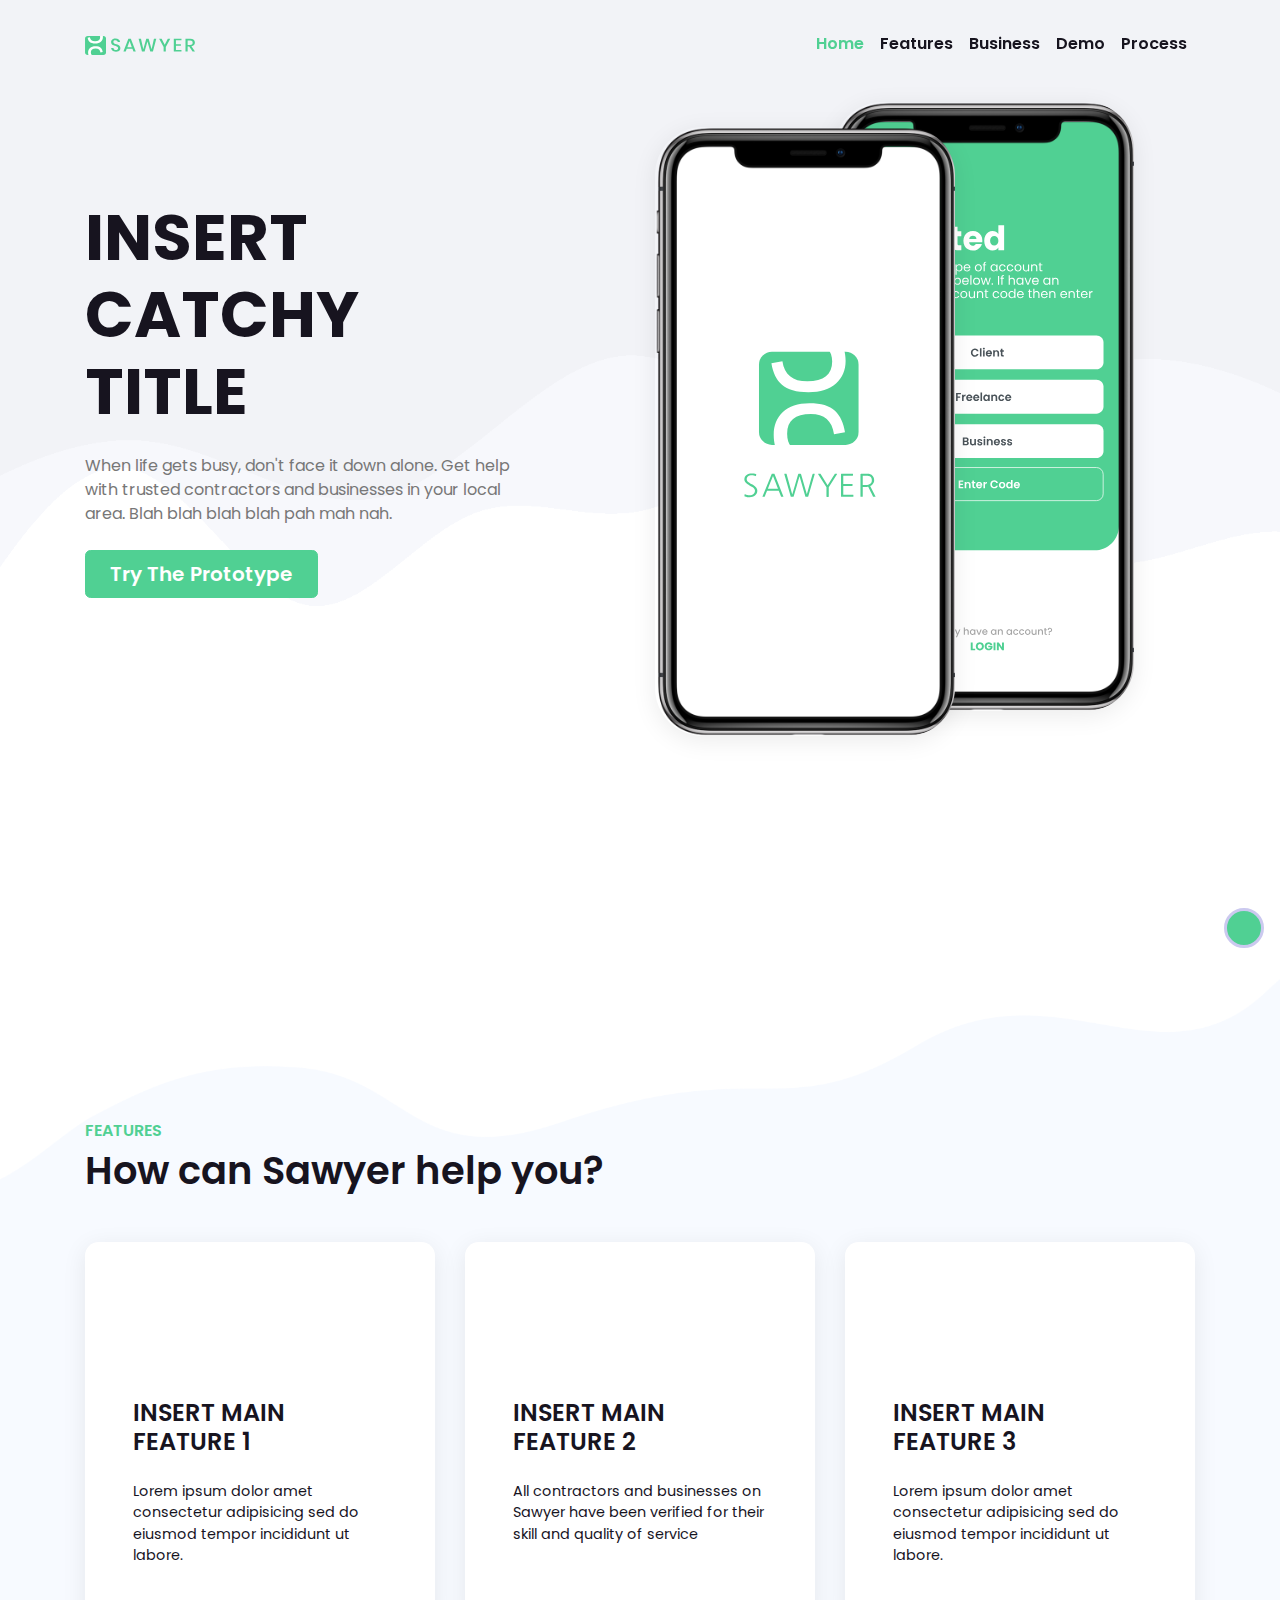
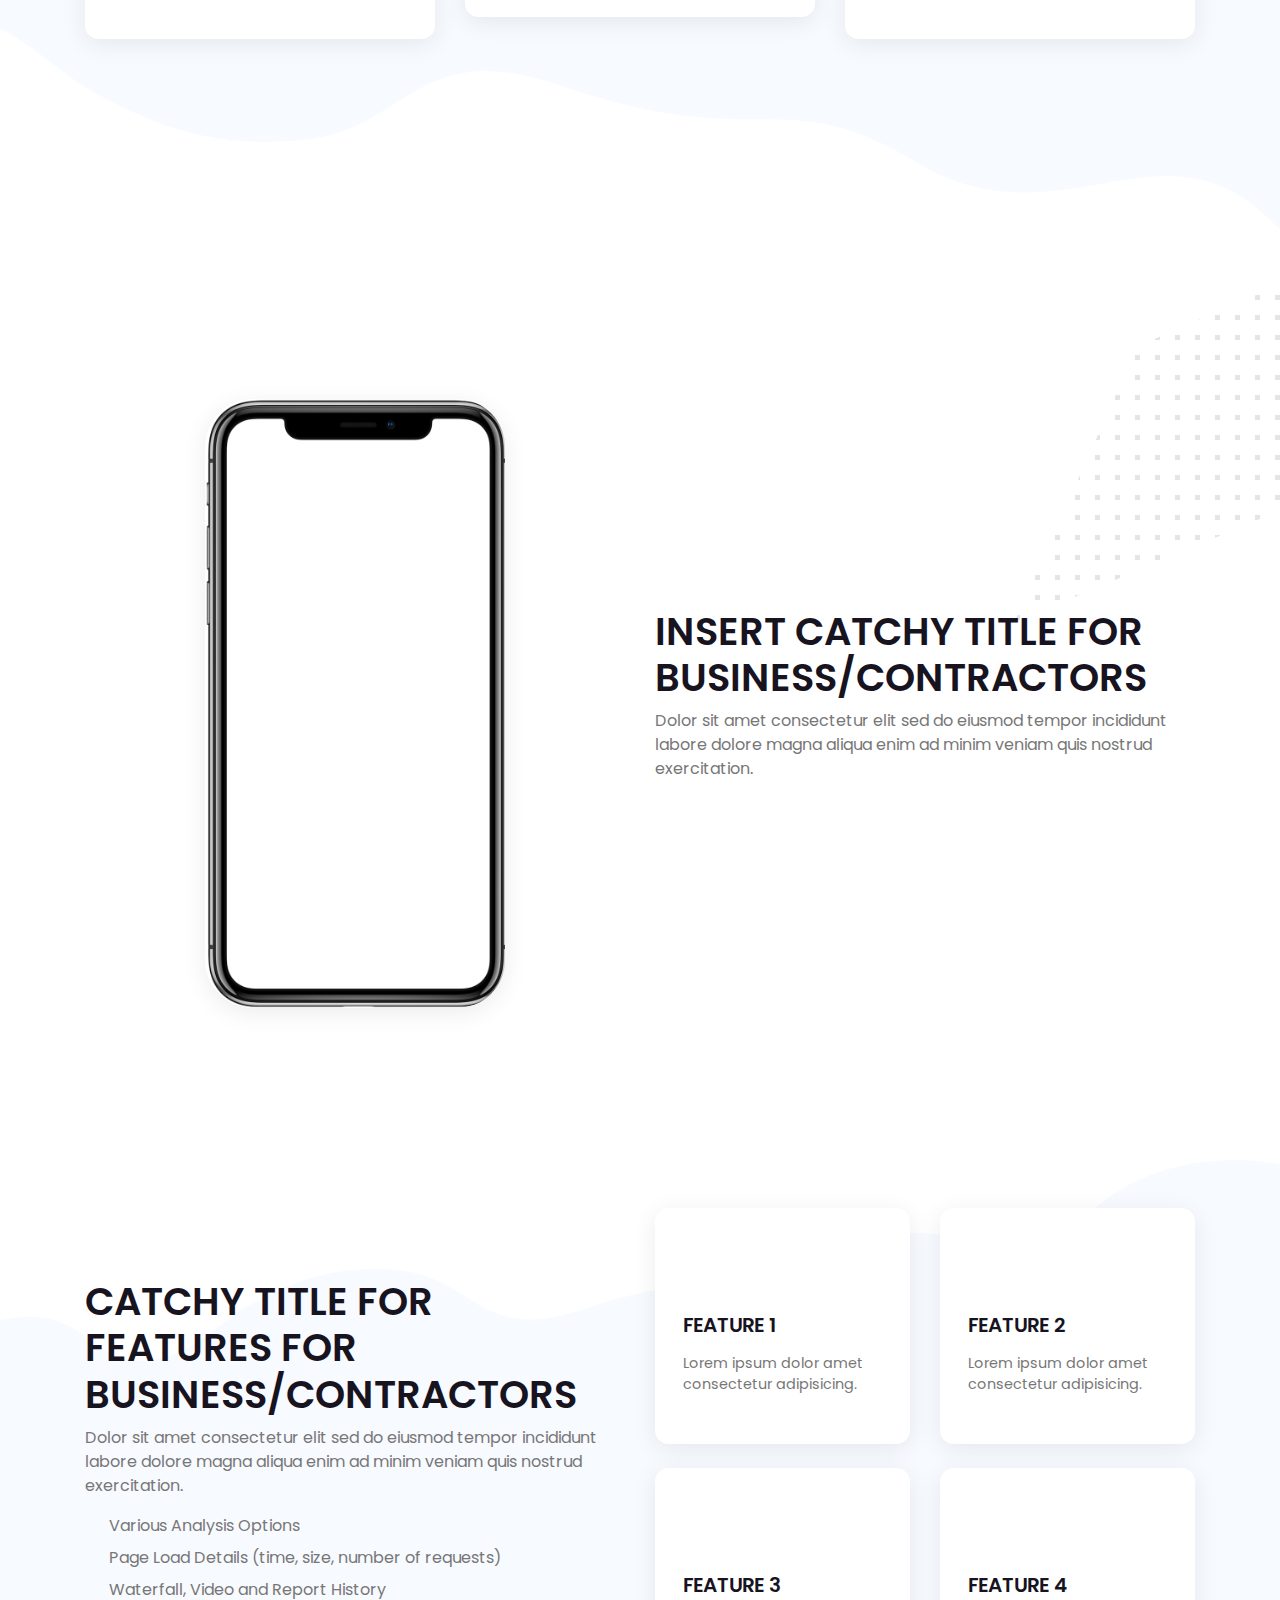
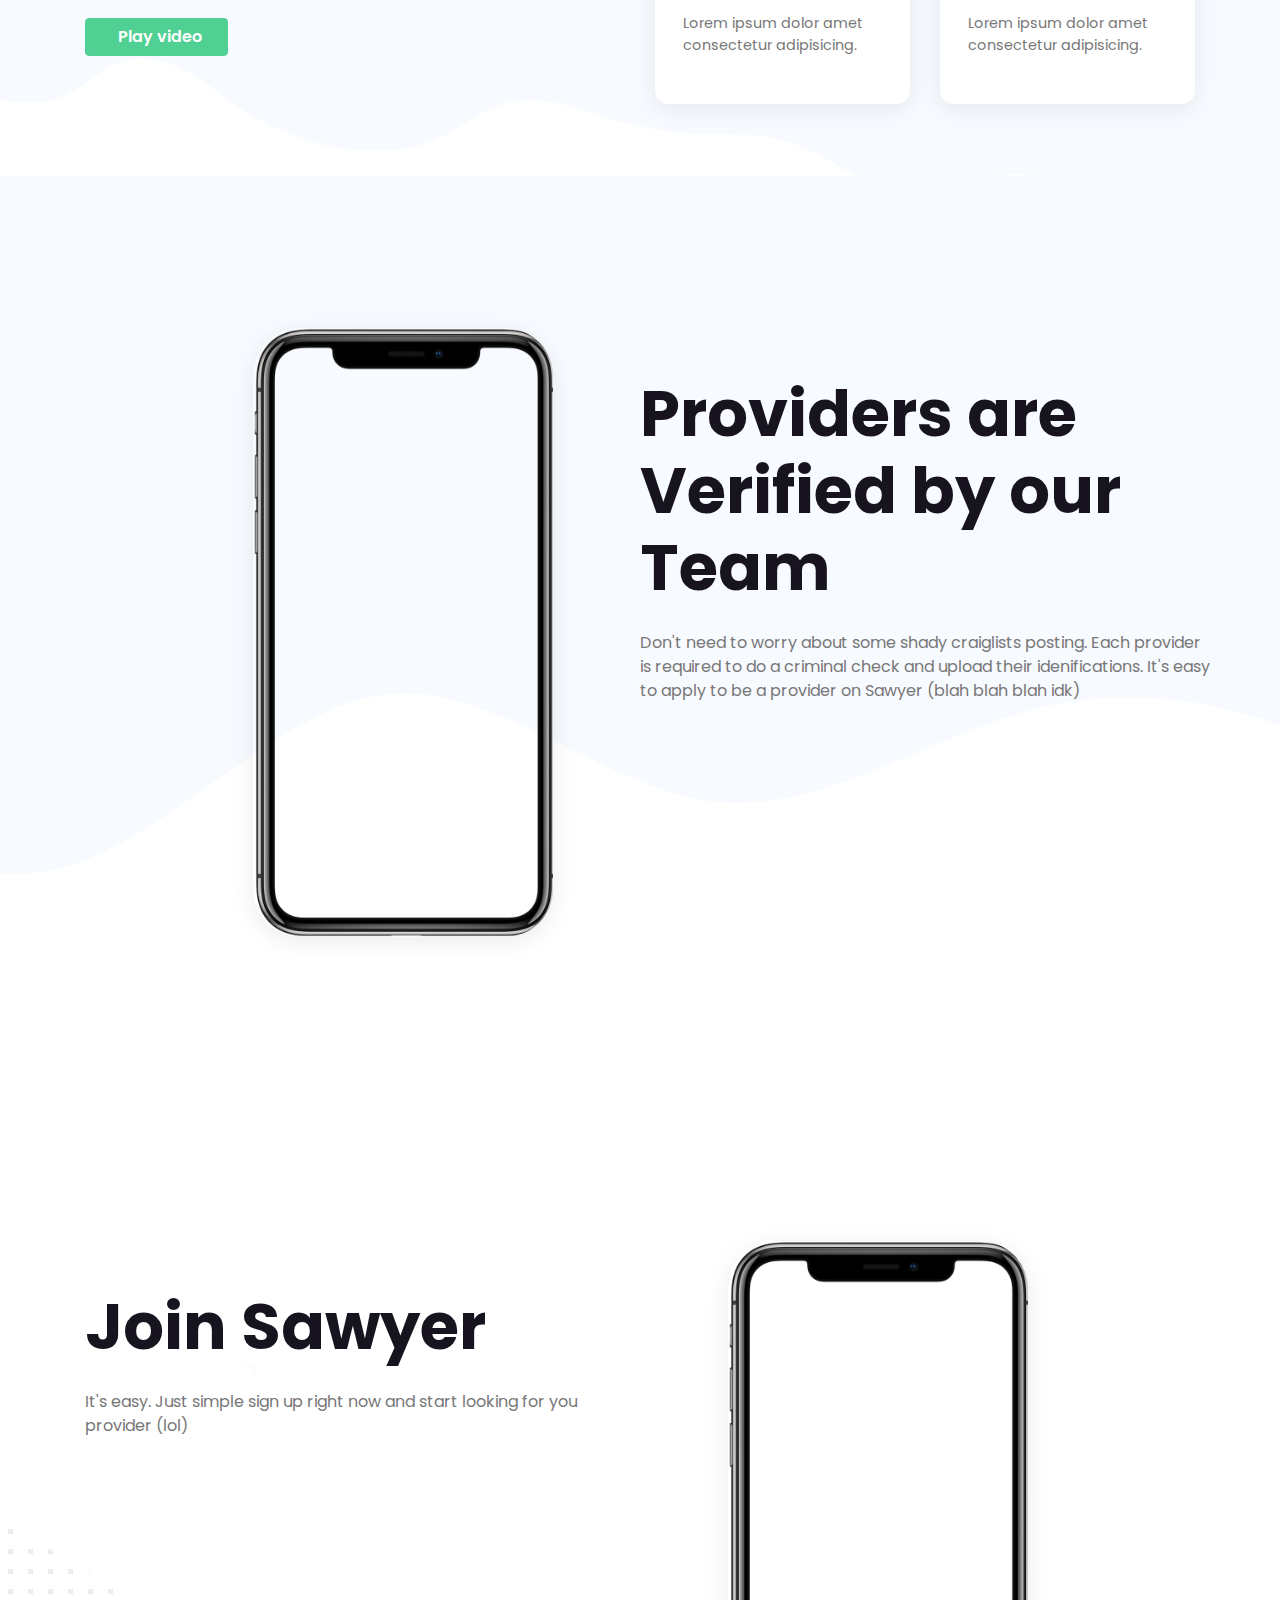
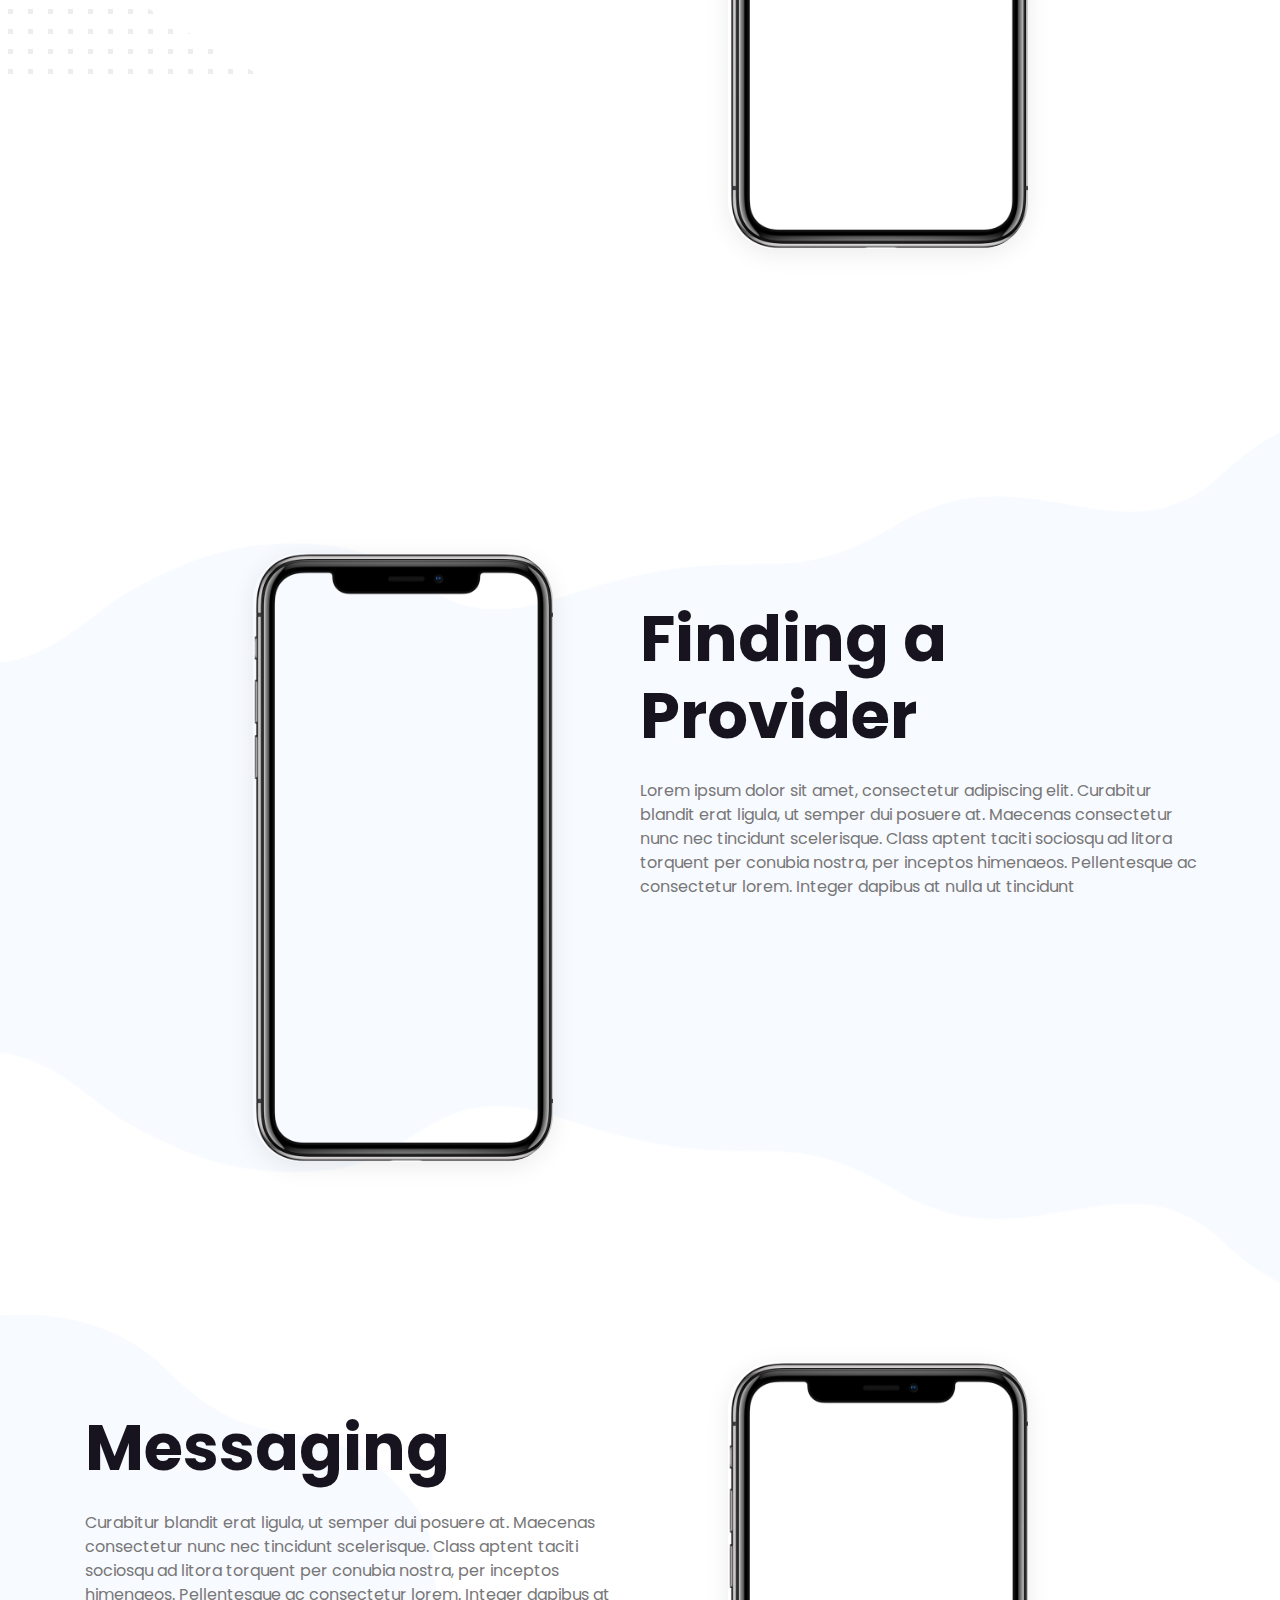
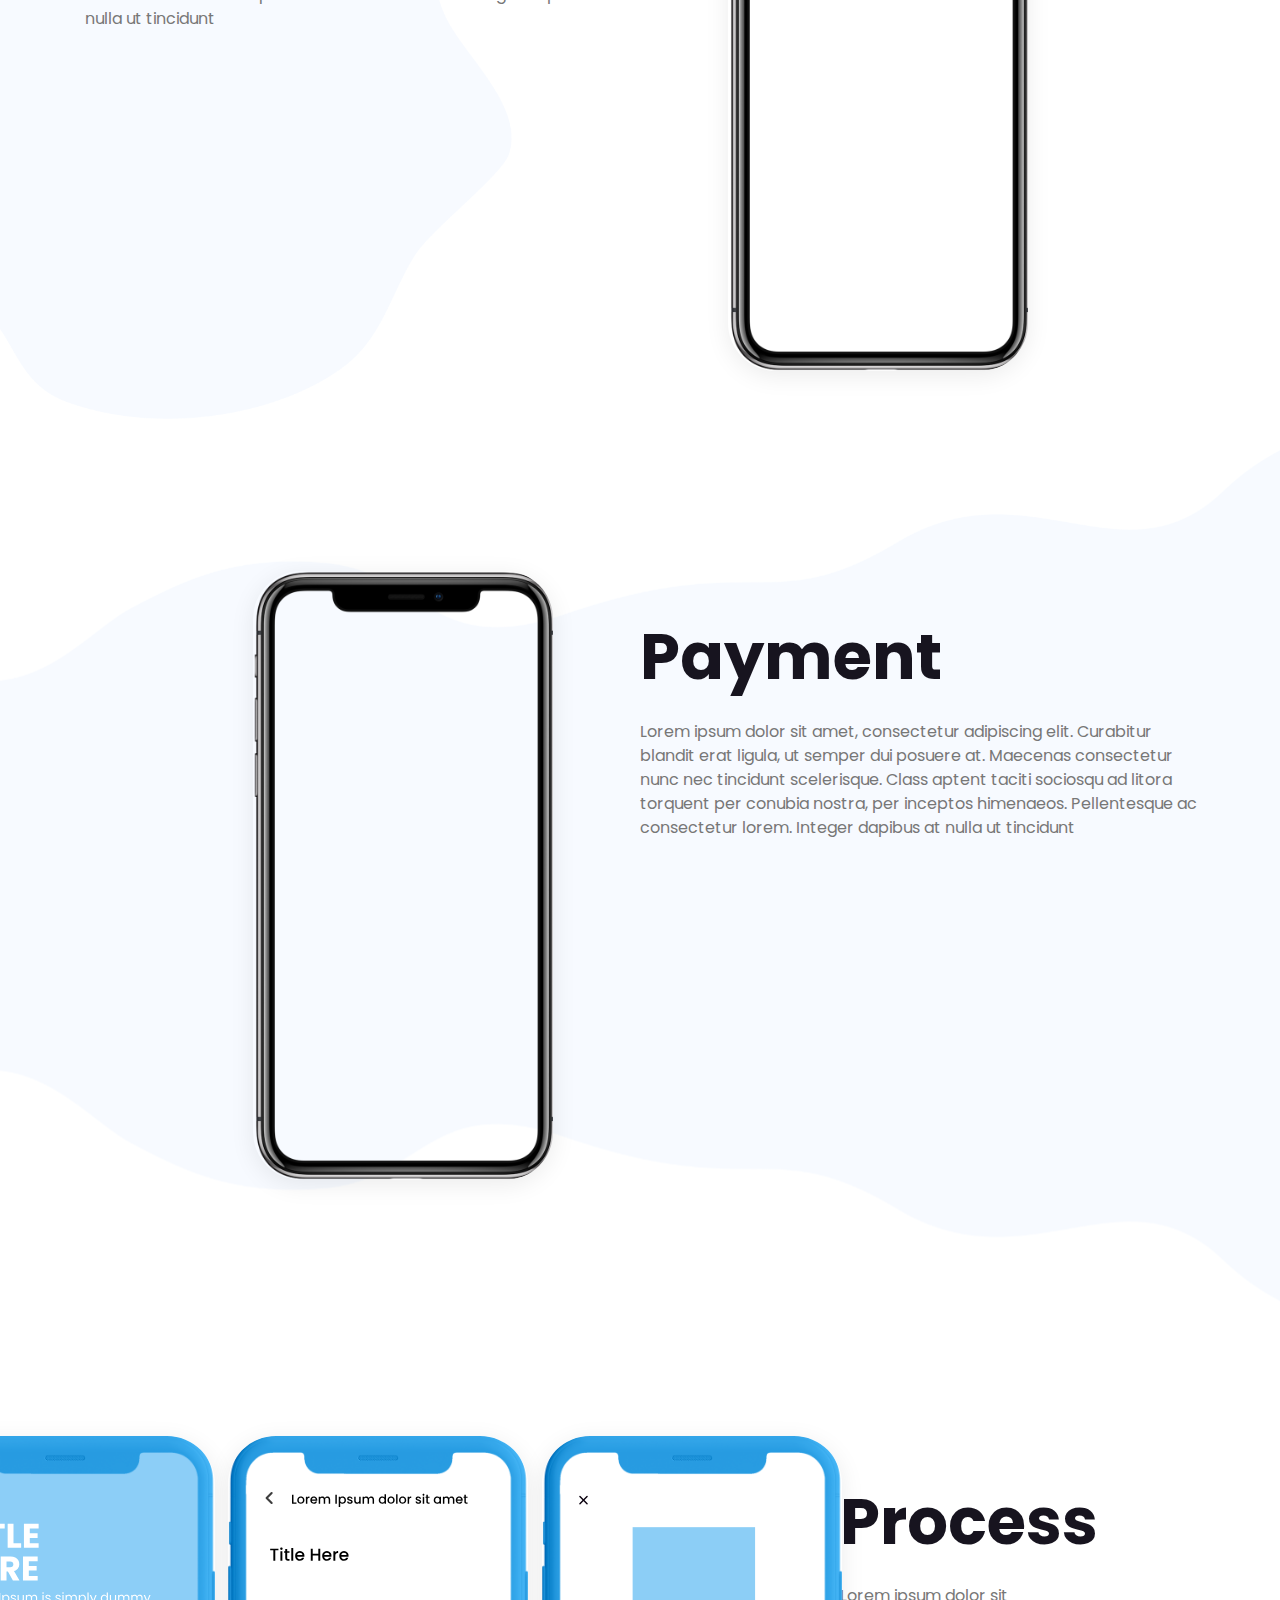
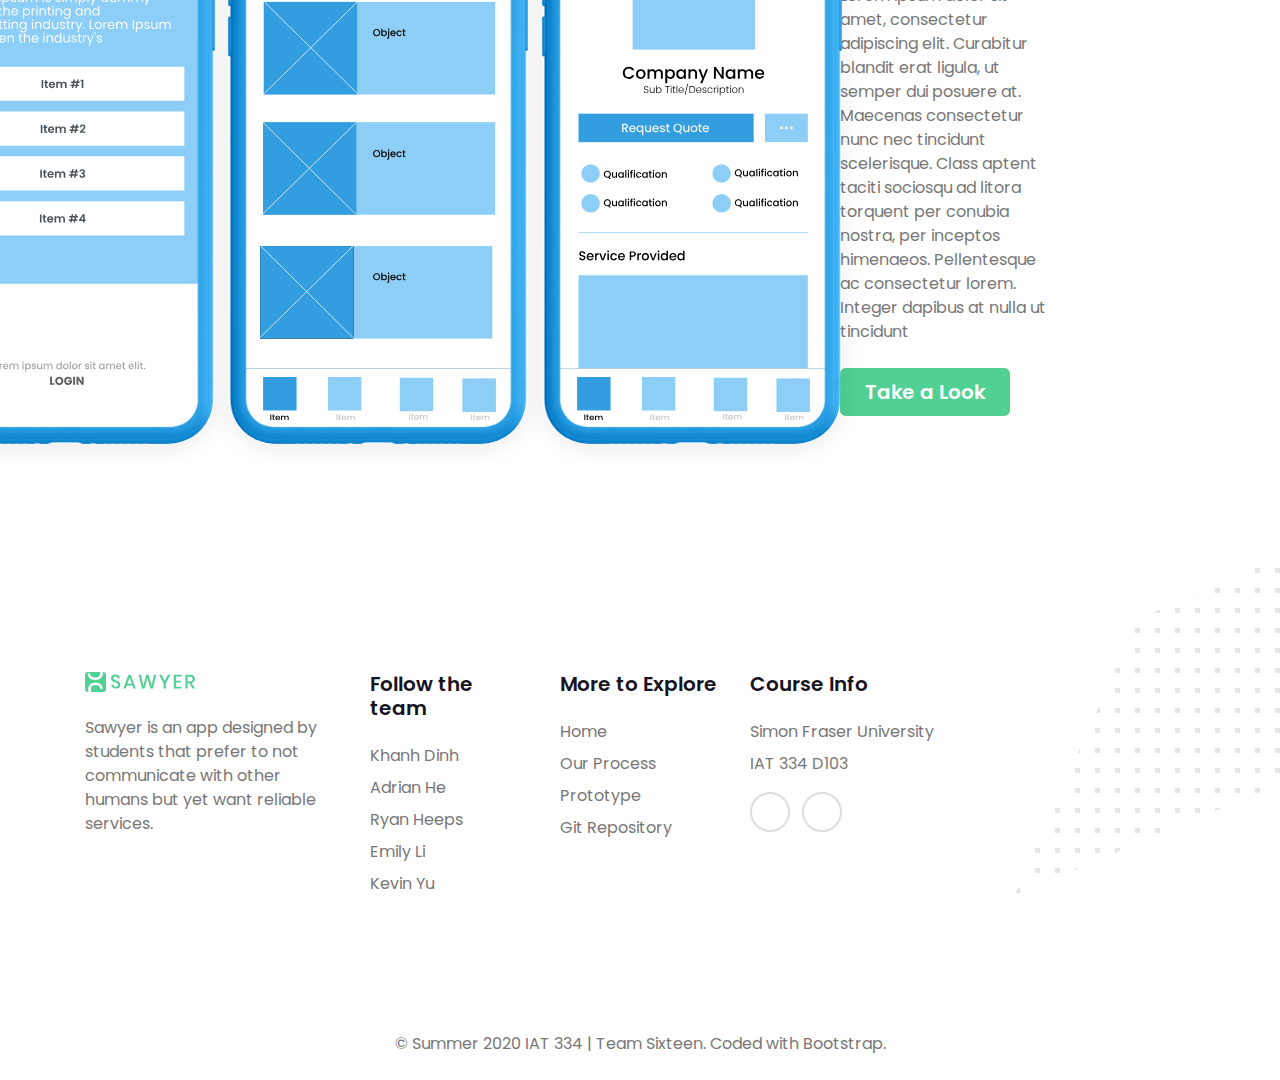
==== index.html @ eb93c85d "minor fixes" ====
<!DOCTYPE html>
<html>

<head>
  <meta charset="utf-8">
  <meta http-equiv="X-UA-Compatible" content="IE=edge">
  <title>Sawyer | IAT 334</title>
  <meta name="description" content="">
  <meta name="viewport" content="width=device-width, initial-scale=1">
  <meta name="robots" content="all,follow">
  <!-- Bootstrap CSS-->
  <link rel="stylesheet" href="vendor/bootstrap/css/bootstrap.min.css">
  <!-- Owl Carousel-->
  <link rel="stylesheet" href="vendor/owl.carousel2/assets/owl.carousel.css">
  <link rel="stylesheet" href="vendor/owl.carousel2/assets/owl.theme.default.css">
  <!-- Modal Video-->
  <link rel="stylesheet" href="vendor/modal-video/css/modal-video.min.css">
  <!-- Device Mockup-->
  <link rel="stylesheet" href="css/device-mockups.css">
  <!-- Custom stylesheet-->
  <link rel="stylesheet" href="css/style.default.css" id="theme-stylesheet">
  <!-- Secondary stylesheet-->
  <link rel="stylesheet" href="css/custom.css">
  <!-- GOOGLE FONT POPPINS -->
  <link href="https://fonts.googleapis.com/css2?family=Poppins:ital,wght@0,200;0,300;0,400;0,500;0,600;1,200;1,300;1,400;1,500;1,600&display=swap" rel="stylesheet">
  <!-- Favicon-->
  <link rel="shortcut icon" href="img/logo-icon.svg">
  <!-- Tweaks for older IEs-->
  <!--[if lt IE 9]>
        <script src="https://oss.maxcdn.com/html5shiv/3.7.3/html5shiv.min.js"></script>
        <script src="https://oss.maxcdn.com/respond/1.4.2/respond.min.js"></script><![endif]-->
</head>

<body>
  <!-- <svg viewBox="0 0 1400 520" preserveAspectRatio="none" style="top: 500px;height: 100%; width: 100%; position: absolute; display: block; float:left;">
      <path d="M0,64L60,74.7C120,85,240,107,360,128C480,149,600,171,720,154.7C840,139,960,85,1080,101.3C1200,117,1320,203,1380,245.3L1440,288L1440,0L1380,0C1320,0,1200,0,1080,0C960,0,840,0,720,0C600,0,480,0,360,0C240,0,120,0,60,0L0,0Z" style="stroke: none; fill: #fff222;"></path>
    </svg>
    <svg viewBox="0 0 1400 320" preserveAspectRatio="none" style="height: 100%; width: 100%; position: absolute; display: block; float:left;">
      <path d="M0,160L60,181.3C120,203,240,245,360,224C480,203,600,117,720,90.7C840,64,960,96,1080,101.3C1200,107,1320,85,1380,74.7L1440,64L1440,0L1380,0C1320,0,1200,0,1080,0C960,0,840,0,720,0C600,0,480,0,360,0C240,0,120,0,60,0L0,0Z" style="stroke: none; fill: #f2f3f7;"></path>
    </svg> -->


  <!-- navbar-->
  <header class="header">

    <nav class="navbar navbar-expand-lg fixed-top">

      <div class="container"><a class="navbar-brand" href="#"><img src="img/logo.svg" alt="" width="110"></a>
        <button class="navbar-toggler navbar-toggler-right" type="button" data-toggle="collapse" data-target="#navbarSupportedContent" aria-controls="navbarSupportedContent" aria-expanded="false" aria-label="Toggle navigation"><i
            class="fas fa-bars"></i></button>
        <div class="collapse navbar-collapse" id="navbarSupportedContent">
          <ul class="navbar-nav ml-auto">
            <li class="nav-item"><a class="nav-link link-scroll active" href="#home">Home <span class="sr-only">(current)</span></a></li>
            <li class="nav-item"><a class="nav-link link-scroll" href="#features">Features</a></li>
            <li class="nav-item"><a class="nav-link link-scroll" href="#services">Business</a></li>
            <li class="nav-item"><a class="nav-link link-scroll" href="#prototype">Demo</a></li>
            <li class="nav-item"><a class="nav-link link-scroll" href="#process">Process</a></li>
          </ul>
        </div>
      </div>

    </nav>

  </header>
  <!-- Hero Section-->
  <section class="hero bg-top " id="home" style=" background: url(img/banner-1.png) no-repeat; background-size: 100% 80%">



    <div class="container">

      <div class="row py-5">
        <div class="col-lg-5 py-5">
          <h1 class="font-weight-bold">INSERT CATCHY TITLE</h1>
          <p class="my-4 text-muted">When life gets busy, don't face it down alone. Get help with trusted contractors and businesses in your local area.
            Blah blah blah blah pah mah nah.
          </p>
          <ul class="list-inline mb-0">
            <li class="list-inline-item"><a class="btn btn-primary btn-lg px-4 link-scroll" href="https://cloud.protopie.io/p/a81b305372/28?ui=true&mockup=true&touchHint=true&scaleToFit=false&cursorType=touch" target="_blank">Try The Prototype</a></li>
          </ul>
        </div>
        <div class="col-lg-6 ml-auto">
          <div class="device-wrapper mx-auto" style="position: absolute; top: -25px;">
            <div class="device shadow" data-device="iPhoneX" data-orientation="portrait" data-color="black">
              <div class="screen"><img class="img-fluid" src="img/mockupimg/Logo.svg" alt=""></div>


            </div>
          </div>

          <div class="device-wrapper mx-auto" style="position: relative; left: 59px;top: -50px; z-index: 0; width: 70%;">
            <div class="device shadow" data-device="iPhoneX" data-orientation="portrait" data-color="black">
              <div class="screen"><img class="img-fluid" src="img/mockupimg/Register.svg" alt=""></div>


            </div>
          </div>


        </div>
      </div>
    </div>
  </section>
  <!-- End of Hero Section-->
  <!-- Features Section -->
  <section class="bg-center" id="features" style="background: url(img/service-bg.svg) no-repeat; background-size: cover;">
    <section class="about">
      <div class="container">
        <p class="h6 text-uppercase text-primary">Features</p>
        <h2 class="mb-5">How can Sawyer help you?</h2>
        <div class="row pb-5">
          <div class="col-lg-4 col-md-6 mb-4 mb-lg-0">
            <!-- Services Item-->
            <div class="card border-0 shadow rounded-lg py-4 text-left">
              <div class="card-body p-5">
                <svg class="svg-icon svg-icon-light" style="width:60px;height:60px;color:#ff904e">
                  <use xlink:href="#deadline-1"> </use>
                </svg>
                <h3 class="font-weight-normal h4 my-4">INSERT MAIN FEATURE 1</h3>
                <p class="text-small mb-0">Lorem ipsum dolor amet consectetur adipisicing sed do eiusmod tempor incididunt ut labore.</p>
              </div>
            </div>
          </div>
          <div class="col-lg-4 col-md-6 mb-4 mb-lg-0">
            <!-- Services Item-->
            <div class="card border-0 shadow rounded-lg py-4 text-left">
              <div class="card-body p-5">
                <svg class="svg-icon svg-icon-light" style="width:60px;height:60px;color:#39f8d2">
                  <use xlink:href="#security-shield-1"> </use>
                </svg>
                <h3 class="font-weight-normal h4 my-4">INSERT MAIN FEATURE 2</h3>
                <p class="text-small mb-0">All contractors and businesses on Sawyer have been verified for their skill and quality of service</p>
              </div>
            </div>
          </div>
          <div class="col-lg-4 col-md-6">
            <!-- Services Item-->
            <div class="card border-0 shadow rounded-lg py-4 text-left">
              <div class="card-body p-5">
                <svg class="svg-icon svg-icon-light" style="width:60px;height:60px;color:#8190ff">
                  <use xlink:href="#arrow-target-1"> </use>
                </svg>
                <h3 class="font-weight-normal h4 my-4">INSERT MAIN FEATURE 3</h3>
                <p class="text-small mb-0">Lorem ipsum dolor amet consectetur adipisicing sed do eiusmod tempor incididunt ut labore.</p>
              </div>
            </div>
          </div>

        </div>
      </div>
    </section>
  </section>

  <!-- Business section -->
  <section class="with-pattern-1" id="services" >
    <div class="container">
      <div class="row align-items-center mb-5">
        <div class="col-lg-6 mb-5 mb-lg-0">
          <!-- <img class="img-fluid w-100 px-lg-5" src="img/objects.svg" alt=""> -->
          <div class="device-wrapper mx-auto">
            <div class="device shadow" data-device="iPhoneX" data-orientation="portrait" data-color="black">
              <div class="screen">
                <!-- <img class="img-fluid" src="img/test.gif" alt=""> -->

                <!-- autoplay video version -->
                <video class="img-fluid" autoplay loop muted>
                  <source src="img/videos/5-finding-a-provider-small.mp4" type="video/mp4">
                </video>


              </div>
            </div>
          </div>
        </div>
        <div class="col-lg-6">
          <h2>INSERT CATCHY TITLE FOR BUSINESS/CONTRACTORS</h2>
          <p class="text-muted">Dolor sit amet consectetur elit sed do eiusmod tempor incididunt labore dolore magna aliqua enim ad minim veniam quis nostrud exercitation.</p>
          <!-- <button class="btn btn-primary js-modal-btn" data-video-id="B6uuIHpFkuo"><i class="fas fa-play-circle mr-2"></i>Play video</button> -->
        </div>
      </div>
    </div>
  </section>
  <section class="py-0" id="services"  style="background: url(img/service-bg.svg) no-repeat; background-size: cover">
    <div class="container">
      <div class="row align-items-center py-5">
        <div class="col-lg-6 mb-5 mb-lg-0">
          <h2>CATCHY TITLE FOR FEATURES FOR BUSINESS/CONTRACTORS</h2>
          <p class="text-muted">Dolor sit amet consectetur elit sed do eiusmod tempor incididunt labore dolore magna aliqua enim ad minim veniam quis nostrud exercitation.</p>
          <ul class="list-check">
            <li class="text-muted mb-2">Various Analysis Options</li>
            <li class="text-muted mb-2">Page Load Details (time, size, number of requests)</li>
            <li class="text-muted mb-2">Waterfall, Video and Report History</li>
          </ul>
          <button class="btn btn-primary js-modal-btn" data-video-id="B6uuIHpFkuo"><i class="fas fa-play-circle mr-2"></i>Play video</button>
        </div>
        <div class="col-lg-6">
          <div class="row">
            <div class="col-lg-6 col-sm-6 mb-4">
              <!-- Services Item-->
              <div class="card border-0 shadow rounded-lg text-left px-2">
                <div class="card-body px py-5">
                  <svg class="svg-icon" style="width:40px;height:40px;color:#ff904e">
                    <use xlink:href="#document-saved-1"> </use>
                  </svg>
                  <h3 class="h5 font-weight-normal h4 my-3">FEATURE 1</h3>
                  <p class="text-small mb-0 text-muted">Lorem ipsum dolor amet consectetur adipisicing.</p>
                </div>
              </div>
            </div>
            <div class="col-lg-6 col-sm-6 mb-4">
              <!-- Services Item-->
              <div class="card border-0 shadow rounded-lg text-left px-2">
                <div class="card-body px py-5">
                  <svg class="svg-icon" style="width:40px;height:40px;color:#39f8d2">
                    <use xlink:href="#map-marker-1"> </use>
                  </svg>
                  <h3 class="h5 font-weight-normal h4 my-3">FEATURE 2 </h3>
                  <p class="text-small mb-0 text-muted">Lorem ipsum dolor amet consectetur adipisicing.</p>
                </div>
              </div>
            </div>
            <div class="col-lg-6 col-sm-6 mb-4">
              <!-- Services Item-->
              <div class="card border-0 shadow rounded-lg text-left px-2">
                <div class="card-body px py-5">
                  <svg class="svg-icon" style="width:40px;height:40px;color:#8190ff">
                    <use xlink:href="#arrow-target-1"> </use>
                  </svg>
                  <h3 class="h5 font-weight-normal h4 my-3">FEATURE 3</h3>
                  <p class="text-small mb-0 text-muted">Lorem ipsum dolor amet consectetur adipisicing.</p>
                </div>
              </div>
            </div>
            <div class="col-lg-6 col-sm-6">
              <!-- Services Item-->
              <div class="card border-0 shadow rounded-lg text-left px-2">
                <div class="card-body px py-5">
                  <svg class="svg-icon" style="width:40px;height:40px;color:#ff634b">
                    <use xlink:href="#sorting-1"> </use>
                  </svg>
                  <h3 class="h5 font-weight-normal h4 my-3">FEATURE 4</h3>
                  <p class="text-small mb-0 text-muted">Lorem ipsum dolor amet consectetur adipisicing.</p>
                </div>
              </div>
            </div>
          </div>
        </div>
      </div>
    </div>
  </section>
  <!-- End Business section -->

  <!-- Section 2-->
  <section class="hero bg-top " id="prototype" style="background: url(img/banner-3.png) no-repeat; background-size: cover">
    <div class="container">
      <div class="row py-5">

        <div class="col-lg-5 ml-auto ">
          <div class="device-wrapper mx-auto">
            <div class="device shadow" data-device="iPhoneX" data-orientation="portrait" data-color="black">
              <div class="screen">
                <!-- <img class="img-fluid" src="img/test.gif" alt=""> -->

                <!-- autoplay video version -->
                <video class="img-fluid" autoplay loop muted>
                  <source src="img/videos/3-provider-signup-small.mp4" type="video/mp4">
                </video>
              </div>
            </div>
          </div>
        </div>
        <div class="col-lg-6 py-5 px-0">
          <h1 class="font-weight-bold">Providers are Verified by our Team</h1>
          <p class="my-4 text-muted">Don't need to worry about some shady craiglists posting.
            Each provider is required to do a criminal check and upload their idenifications.
            It's easy to apply to be a provider on Sawyer (blah blah blah idk)
          </p>
        </div>
      </div>
    </div>
  </section>
  <!-- Section 3-->
  <section class="with-pattern-1 with-pattern-2">
    <div class="container">
      <div class="row py-5">
        <div class="col-lg-6 py-5">
          <!-- <svg height="10" width="500">
              <line x1="0" y1="2" x2="50" y2="2" style="stroke:rgb(80,208,147);stroke-width:5" />
            </svg> -->

          <h1 class="font-weight-bold">Join Sawyer</h1>
          <p class="my-4 text-muted">It's easy. Just simple sign up right now and start looking for you provider (lol)
          </p>
        </div>
        <div class="col-lg-5 ml-0 ">
          <div class="device-wrapper mx-auto">
            <div class="device shadow" data-device="iPhoneX" data-orientation="portrait" data-color="black">
              <div class="screen">
                <!-- <img class="img-fluid" src="img/mockupimg/login.svg" alt=""> -->

                <!-- autoplay video version -->
                <video class="img-fluid" autoplay loop muted>
                  <source src="img/videos/4-client-signup-login-small.mp4" type="video/mp4">
                </video>
              </div>
            </div>
          </div>
        </div>
      </div>
    </div>
  </section>
  <!-- Section 4-->
  <section class="hero bg-top " style="background: url(img/service-bg.svg) no-repeat; background-size: cover">
    <div class="container">
      <div class="row py-5">

        <div class="col-lg-5 ml-auto ">
          <div class="device-wrapper mx-auto">
            <div class="device shadow" data-device="iPhoneX" data-orientation="portrait" data-color="black">
              <div class="screen">
                <!-- <img class="img-fluid" src="img/test.gif" alt=""> -->

                <!-- autoplay video version -->
                <video class="img-fluid" autoplay loop muted>
                  <source src="img/videos/5-finding-a-provider-small.mp4" type="video/mp4">
                </video>
              </div>
            </div>
          </div>
        </div>
        <div class="col-lg-6 py-5 px-0">
          <h1 class="font-weight-bold">Finding a Provider</h1>
          <p class="my-4 text-muted">Lorem ipsum dolor sit amet, consectetur adipiscing elit.
            Curabitur blandit erat ligula, ut semper dui posuere at.
            Maecenas consectetur nunc nec tincidunt scelerisque.
            Class aptent taciti sociosqu ad litora torquent per conubia nostra, per inceptos himenaeos.
            Pellentesque ac consectetur lorem. Integer dapibus at nulla ut tincidunt
          </p>
        </div>
      </div>
    </div>
  </section>
  <!-- Section 5-->
  <section class="p-0" style="background: url(img/side-bg.png) no-repeat; background-size: 40% 100%; background-position: left center">
    <div class="container">
      <div class="row py-5">
        <div class="col-lg-6 py-5">
          <h1 class="font-weight-bold">Messaging</h1>
          <p class="my-4 text-muted">Curabitur blandit erat ligula, ut semper dui posuere at.
            Maecenas consectetur nunc nec tincidunt scelerisque.
            Class aptent taciti sociosqu ad litora torquent per conubia nostra, per inceptos himenaeos.
            Pellentesque ac consectetur lorem. Integer dapibus at nulla ut tincidunt
          </p>
        </div>
        <div class="col-lg-5 ml-0 ">
          <div class="device-wrapper mx-auto">
            <div class="device shadow" data-device="iPhoneX" data-orientation="portrait" data-color="black">
              <div class="screen">
                <!-- <img class="img-fluid" src="img/mockupimg/login.svg" alt=""> -->
                <!-- autoplay video version -->
                <video class="img-fluid" autoplay loop muted>
                  <source src="img/videos/6-booking-small.mp4" type="video/mp4">
                </video>
              </div>
            </div>
          </div>
        </div>
      </div>
    </div>
  </section>
  <!-- Section 6-->
  <section class="hero bg-top " style="background: url(img/service-bg.svg) no-repeat; background-size: cover">
    <div class="container">
      <div class="row py-5">

        <div class="col-lg-5 ml-auto ">
          <div class="device-wrapper mx-auto">
            <div class="device shadow" data-device="iPhoneX" data-orientation="portrait" data-color="black">
              <div class="screen">
                <!-- <img class="img-fluid" src="img/test.gif" alt=""> -->
                <!-- autoplay video version -->
                <video class="img-fluid" autoplay loop muted>
                  <source src="img/videos/7-payment-small.mp4" type="video/mp4">
                </video>
              </div>
            </div>
          </div>
        </div>
        <div class="col-lg-6 py-5 px-0">
          <h1 class="font-weight-bold">Payment</h1>
          <p class="my-4 text-muted">Lorem ipsum dolor sit amet, consectetur adipiscing elit.
            Curabitur blandit erat ligula, ut semper dui posuere at.
            Maecenas consectetur nunc nec tincidunt scelerisque.
            Class aptent taciti sociosqu ad litora torquent per conubia nostra, per inceptos himenaeos.
            Pellentesque ac consectetur lorem. Integer dapibus at nulla ut tincidunt
          </p>
        </div>
      </div>
    </div>
  </section>

  <!-- Process Section -->
  <section id="process">
    <div class="container-fluid">
      <div class="row">
        <div class="col-lg-2" align="center" style="right: 100px;">
          <div class="device-wrapper" style="position: sticky; min-width:300px;">
            <div class="device shadow" data-device="iPhoneXBasicBlue" data-orientation="portrait" data-color="black">
              <div class="screen">
                <img class="img-fluid" src="img/mockupimg/Blueprint2.svg" alt="">
              </div>
            </div>
          </div>
        </div>
        <div class="col-lg-2" align="center" style="">
          <div class="device-wrapper" style="position: sticky; min-width:300px;">
            <div class="device shadow" data-device="iPhoneXBasicBlue" data-orientation="portrait" data-color="black">
              <div class="screen">
                <img class="img-fluid" src="img/mockupimg/Blueprint1.svg" alt="">
              </div>
            </div>
          </div>
        </div>
        <div class="col-lg-2" align="center" style="">
          <div class="device-wrapper" style="min-width:300px; left:100px; ">
            <div class="device shadow" data-device="iPhoneXBasicBlue" data-orientation="portrait" data-color="black">
              <div class="screen">
                <img class="img-fluid" src="img/mockupimg/Blueprint3.svg" alt="">
              </div>
            </div>
          </div>
        </div>
        <div class="col-lg-2 py-5 px-0" style="left: 200px;">
          <h1 class="font-weight-bold">Process</h1>
          <p class="my-4 text-muted">Lorem ipsum dolor sit amet, consectetur adipiscing elit.
            Curabitur blandit erat ligula, ut semper dui posuere at.
            Maecenas consectetur nunc nec tincidunt scelerisque.
            Class aptent taciti sociosqu ad litora torquent per conubia nostra, per inceptos himenaeos.
            Pellentesque ac consectetur lorem. Integer dapibus at nulla ut tincidunt
          </p>
          <ul class="list-inline mb-0">
            <li class="list-inline-item"><a class="btn btn-primary btn-lg px-4 link-scroll" href="process.html">Take a Look</a></li>
          </ul>
        </div>
      </div>


    </div>
    </div>

  </section>

  <a class="scropll-top-btn" id="scrollTop" href="#"><i class="fas fa-long-arrow-alt-up"></i></a>


   <footer class="with-pattern-1 position-relative">
      <div class="container section-padding-y">
        <div class="row">
          <div class="col-lg-3 mb-4 mb-lg-0"><img class="mb-4" src="img/logo.svg" alt="" width="110">
            <p class="text-muted">Sawyer is an app designed by students that prefer to not communicate with other humans but yet want reliable services.</p>
          </div>
          <div class="col-lg-2 mb-4 mb-lg-0">
            <h2 class="h5 mb-4">Follow the team</h2>
            <div class="d-flex">
              <ul class="list-unstyled d-inline-block mr-4 mb-0">
                <li class="mb-2"><a class="footer-link" href="#" target="_blank">Khanh Dinh </a></li>
                <li class="mb-2"><a class="footer-link" href="#" target="_blank">Adrian He</a></li>
                <li class="mb-2"><a class="footer-link" href="#" target="_blank">Ryan Heeps</a></li>
                <li class="mb-2"><a class="footer-link" href="" target="_blank">Emily Li</a></li>
                <li class="mb-2"><a class="footer-link" href="#" target="_blank">Kevin Yu</a></li>
              </ul>
            </div>
          </div>
          <div class="col-lg-2 mb-4 mb-lg-0">
            <h2 class="h5 mb-4">More to Explore</h2>
            <div class="d-flex">
              <ul class="list-unstyled mr-4 mb-0">
                <li class="mb-2"><a class="footer-link" href="index.html">Home</a></li>
                 <li class="mb-2"><a class="footer-link" href="process.html">Our Process</a></li>
                <li class="mb-2"><a class="footer-link" href="https://cloud.protopie.io/p/a81b305372/28?ui=true&mockup=true&touchHint=true&scaleToFit=false&cursorType=touch" target="_blank">Prototype </a></li>
                <li class="mb-2"><a class="footer-link" href="https://github.com/Shindekudasai/334_Sawyer_Website.git" target="_blank">Git Repository</a></li>
              </ul>
            </div>
          </div>
          <div class="col-lg-5">
            <h2 class="h5 mb-4">Course Info</h2>
            <ul class="list-unstyled mr-4 mb-3">
              <li class="mb-2 text-muted">Simon Fraser University</li>
              <li class="mb-2 text-muted">IAT 334 D103</li>
            </ul>
            <ul class="list-inline mb-0">
              <li class="list-inline-item"><a class="social-link" href="https://cloud.protopie.io/p/a81b305372/28?ui=true&mockup=true&touchHint=true&scaleToFit=false&cursorType=touch" target="_blank"><i class="fas fa-mobile-alt"></i></a></li>
              <li class="list-inline-item"><a class="social-link" href="https://github.com/Shindekudasai/334_Sawyer_Website.git" target="_blank" ><i class="fab fa-github"></i></a></li>
            </ul>
          </div>
        </div>
      </div>
      <div class="copyrights">
        <div class="container text-center py-4">
          <p class="mb-0 text-muted text-sm">&copy; Summer 2020 IAT 334 | Team Sixteen. Coded with <a href="https://startbootstrap.com/" class="text-reset" target="_blank">Bootstrap</a>.</p>
        </div>
      </div>
    </footer>
  <!-- JavaScript files-->
  <script src="vendor/jquery/jquery.min.js"></script>
  <script src="vendor/bootstrap/js/bootstrap.bundle.min.js"></script>
  <script src="vendor/owl.carousel2/owl.carousel.min.js"></script>
  <script src="vendor/modal-video/js/modal-video.js"></script>
  <script src="js/front.js"></script>
  <script>
    // ------------------------------------------------------- //
    //   Inject SVG Sprite -
    //   see more here
    //   https://css-tricks.com/ajaxing-svg-sprite/
    // ------------------------------------------------------ //
    function injectSvgSprite(path) {

      var ajax = new XMLHttpRequest();
      ajax.open("GET", path, true);
      ajax.send();
      ajax.onload = function(e) {
        var div = document.createElement("div");
        div.className = 'd-none';
        div.innerHTML = ajax.responseText;
        document.body.insertBefore(div, document.body.childNodes[0]);
      }
    }
    // this is set to BootstrapTemple website as you cannot
    // inject local SVG sprite (using only 'icons/orion-svg-sprite.svg' path)
    // while using file:// protocol
    // pls don't forget to change to your domain :)
    injectSvgSprite('https://bootstraptemple.com/files/icons/orion-svg-sprite.svg');
  </script>
  <!-- FontAwesome CSS - loading as last, so it doesn't block rendering-->
  <link rel="stylesheet" href="https://use.fontawesome.com/releases/v5.7.1/css/all.css" integrity="sha384-fnmOCqbTlWIlj8LyTjo7mOUStjsKC4pOpQbqyi7RrhN7udi9RwhKkMHpvLbHG9Sr" crossorigin="anonymous">
</body>

</html>
---- vendor/modal-video/css/modal-video.min.css ----
@keyframes modal-video{from{opacity:0}to{opacity:1}}@keyframes modal-video-inner{from{transform:translate(0, 100px)}to{transform:translate(0, 0)}}.modal-video{position:fixed;top:0;left:0;width:100%;height:100%;background-color:rgba(0,0,0,0.5);z-index:1000000;cursor:pointer;opacity:1;animation-timing-function:ease-out;animation-duration:.3s;animation-name:modal-video;-webkit-transition:opacity .3s ease-out;-moz-transition:opacity .3s ease-out;-ms-transition:opacity .3s ease-out;-o-transition:opacity .3s ease-out;transition:opacity .3s ease-out}.modal-video-close{opacity:0}.modal-video-close .modal-video-movie-wrap{-webkit-transform:translate(0, 100px);-moz-transform:translate(0, 100px);-ms-transform:translate(0, 100px);-o-transform:translate(0, 100px);transform:translate(0, 100px)}.modal-video-body{max-width:940px;width:100%;height:100%;margin:0 auto;display:table}.modal-video-inner{display:table-cell;vertical-align:middle;width:100%;height:100%}.modal-video-movie-wrap{width:100%;height:0;position:relative;padding-bottom:56.25%;background-color:#333;animation-timing-function:ease-out;animation-duration:.3s;animation-name:modal-video-inner;-webkit-transform:translate(0, 0);-moz-transform:translate(0, 0);-ms-transform:translate(0, 0);-o-transform:translate(0, 0);transform:translate(0, 0);-webkit-transition:-webkit-transform .3s ease-out;-moz-transition:-moz-transform .3s ease-out;-ms-transition:-ms-transform .3s ease-out;-o-transition:-o-transform .3s ease-out;transition:transform .3s ease-out}.modal-video-movie-wrap iframe{position:absolute;top:0;left:0;width:100%;height:100%}.modal-video-close-btn{position:absolute;z-index:2;top:-35px;right:-35px;display:inline-block;width:35px;height:35px;overflow:hidden;border:none;background:transparent}.modal-video-close-btn:before{transform:rotate(45deg)}.modal-video-close-btn:after{transform:rotate(-45deg)}.modal-video-close-btn:before,.modal-video-close-btn:after{content:'';position:absolute;height:2px;width:100%;top:50%;left:0;margin-top:-1px;background:#fff;border-radius:5px;margin-top:-6px}
---- css/style.default.css ----
/*
    Rounded corners - lg, sm
   ------------------------
*/
.rounded-lg {
  border-radius: 0.85rem !important;
}

.rounded-sm {
  border-radius: 0.2rem;
}

.rounded-xl {
  border-radius: 10rem;
}

/*
    Responsive borders - border-[breakpoint]
   ------------------------
*/
/*
    Opacity helpers - .opacity-[1-9]
    ------------------------
*/
.opacity-1 {
  opacity: 0.1;
}

.opacity-2 {
  opacity: 0.2;
}

.opacity-3 {
  opacity: 0.3;
}

.opacity-4 {
  opacity: 0.4;
}

.opacity-5 {
  opacity: 0.5;
}

.opacity-6 {
  opacity: 0.6;
}

.opacity-7 {
  opacity: 0.7;
}

.opacity-8 {
  opacity: 0.8;
}

.opacity-9 {
  opacity: 0.9;
}

.opacity-10 {
  opacity: 1;
}

/*
    Z-index helpers - .z-index-[10-50]
    ------------------------
*/
.z-index-10 {
  z-index: 10;
}

.z-index-20 {
  z-index: 20;
}

.z-index-30 {
  z-index: 30;
}

.z-index-40 {
  z-index: 40;
}

.z-index-50 {
  z-index: 50;
}

/*
     Letter spacing helpers - .letter-spacing-[0-5]
    ------------------------
*/
.letter-spacing-0 {
  letter-spacing: 0 !important;
}

.letter-spacing-1 {
  letter-spacing: 0.1em;
}

.letter-spacing-2 {
  letter-spacing: 0.2em;
}

.letter-spacing-3 {
  letter-spacing: 0.3em;
}

.letter-spacing-4 {
  letter-spacing: 0.4em;
}

.letter-spacing-5 {
  letter-spacing: 0.5em;
}

/*
     Colours and backgrounds
    ------------------------
*/
.text-hover-primary {
  transition: all 0.2s ease-in-out;
}

.text-hover-primary:focus, .text-hover-primary:hover {
  color: #50D093 !important;
}

a.text-hover-primary {
  transition: all 0.2s ease-in-out;
}

a.text-hover-primary:focus, a.text-hover-primary:hover {
  color: #50D093 !important;
}

.bg-primary-light {
  background-color: #ebeaf9;
}

.border-primary {
  border-color: #50D093 !important;
}

.text-hover-secondary {
  transition: all 0.2s ease-in-out;
}

.text-hover-secondary:focus, .text-hover-secondary:hover {
  color: #6c757d !important;
}

a.text-hover-secondary {
  transition: all 0.2s ease-in-out;
}

a.text-hover-secondary:focus, a.text-hover-secondary:hover {
  color: #6c757d !important;
}

.bg-secondary-light {
  background-color: #edeeef;
}

.border-secondary {
  border-color: #6c757d !important;
}

.text-hover-success {
  transition: all 0.2s ease-in-out;
}

.text-hover-success:focus, .text-hover-success:hover {
  color: #28a745 !important;
}

a.text-hover-success {
  transition: all 0.2s ease-in-out;
}

a.text-hover-success:focus, a.text-hover-success:hover {
  color: #28a745 !important;
}

.bg-success-light {
  background-color: #e5f4e9;
}

.border-success {
  border-color: #28a745 !important;
}

.text-hover-info {
  transition: all 0.2s ease-in-out;
}

.text-hover-info:focus, .text-hover-info:hover {
  color: #17a2b8 !important;
}

a.text-hover-info {
  transition: all 0.2s ease-in-out;
}

a.text-hover-info:focus, a.text-hover-info:hover {
  color: #17a2b8 !important;
}

.bg-info-light {
  background-color: #e3f4f6;
}

.border-info {
  border-color: #17a2b8 !important;
}

.text-hover-warning {
  transition: all 0.2s ease-in-out;
}

.text-hover-warning:focus, .text-hover-warning:hover {
  color: #ffc107 !important;
}

a.text-hover-warning {
  transition: all 0.2s ease-in-out;
}

a.text-hover-warning:focus, a.text-hover-warning:hover {
  color: #ffc107 !important;
}

.bg-warning-light {
  background-color: #fff8e1;
}

.border-warning {
  border-color: #ffc107 !important;
}

.text-hover-danger {
  transition: all 0.2s ease-in-out;
}

.text-hover-danger:focus, .text-hover-danger:hover {
  color: #dc3545 !important;
}

a.text-hover-danger {
  transition: all 0.2s ease-in-out;
}

a.text-hover-danger:focus, a.text-hover-danger:hover {
  color: #dc3545 !important;
}

.bg-danger-light {
  background-color: #fbe7e9;
}

.border-danger {
  border-color: #dc3545 !important;
}

.text-hover-light {
  transition: all 0.2s ease-in-out;
}

.text-hover-light:focus, .text-hover-light:hover {
  color: #F7FAFF !important;
}

a.text-hover-light {
  transition: all 0.2s ease-in-out;
}

a.text-hover-light:focus, a.text-hover-light:hover {
  color: #F7FAFF !important;
}

.bg-light-light {
  background-color: #fefeff;
}

.border-light {
  border-color: #F7FAFF !important;
}

.text-hover-dark {
  transition: all 0.2s ease-in-out;
}

.text-hover-dark:focus, .text-hover-dark:hover {
  color: #343a40 !important;
}

a.text-hover-dark {
  transition: all 0.2s ease-in-out;
}

a.text-hover-dark:focus, a.text-hover-dark:hover {
  color: #343a40 !important;
}

.bg-dark-light {
  background-color: #e7e7e8;
}

.border-dark {
  border-color: #343a40 !important;
}

.bg-gray-100 {
  background: #F7FAFF !important;
}

.text-gray-100 {
  color: #F7FAFF;
}

.bg-gray-200 {
  background: #e9ecef !important;
}

.text-gray-200 {
  color: #e9ecef;
}

.bg-gray-300 {
  background: #dee2e6 !important;
}

.text-gray-300 {
  color: #dee2e6;
}

.bg-gray-400 {
  background: #ced4da !important;
}

.text-gray-400 {
  color: #ced4da;
}

.bg-gray-500 {
  background: #adb5bd !important;
}

.text-gray-500 {
  color: #adb5bd;
}

.bg-gray-600 {
  background: #6c757d !important;
}

.text-gray-600 {
  color: #6c757d;
}

.bg-gray-700 {
  background: #495057 !important;
}

.text-gray-700 {
  color: #495057;
}

.bg-gray-800 {
  background: #343a40 !important;
}

.text-gray-800 {
  color: #343a40;
}

.bg-gray-900 {
  background: #212529 !important;
}

.text-gray-900 {
  color: #212529;
}

.badge-primary-light {
  color: #50D093;
  background-color: #ebeaf9;
}

.badge-secondary-light {
  color: #6c757d;
  background-color: #edeeef;
}

.badge-success-light {
  color: #28a745;
  background-color: #e5f4e9;
}

.badge-info-light {
  color: #17a2b8;
  background-color: #e3f4f6;
}

.badge-warning-light {
  color: #ffc107;
  background-color: #fff8e1;
}

.badge-danger-light {
  color: #dc3545;
  background-color: #fbe7e9;
}

.badge-light-light {
  color: #F7FAFF;
  background-color: #fefeff;
}

.badge-dark-light {
  color: #343a40;
  background-color: #e7e7e8;
}

/*
     Transparent overlays
    ------------------------
*/
.overlay-content {
  position: relative;
  z-index: 20;
}

@media (min-width: 576px) {
  .light-overlay-sm,
  .overlay-hover-light-sm {
    position: relative;
  }
  .light-overlay-sm::after,
  .overlay-hover-light-sm::after {
    position: absolute;
    top: 0;
    left: 0;
    width: 100%;
    height: 100%;
    content: ' ';
    background: #fff;
  }
}

@media (min-width: 576px) {
  .overlay-hover-light-sm::after {
    transition: opacity 0.15s linear;
    opacity: 0;
  }
}

@media (min-width: 576px) {
  .light-overlay-sm::after,
  .overlay-hover-light-sm:hover::after {
    opacity: .4;
  }
}

@media (min-width: 576px) {
  .light-overlay-sm-0::after,
  .overlay-hover-light-sm-0:hover::after {
    display: none;
  }
}

.dark-overlay-sm {
  position: relative;
}

@media (min-width: 576px) {
  .dark-overlay-sm::after {
    position: absolute;
    top: 0;
    left: 0;
    width: 100%;
    height: 100%;
    content: ' ';
    opacity: .4;
    background: #000;
  }
}

@media (min-width: 576px) {
  .dark-overlay-sm-0::after {
    display: none;
  }
}

@media (min-width: 768px) {
  .light-overlay-md,
  .overlay-hover-light-md {
    position: relative;
  }
  .light-overlay-md::after,
  .overlay-hover-light-md::after {
    position: absolute;
    top: 0;
    left: 0;
    width: 100%;
    height: 100%;
    content: ' ';
    background: #fff;
  }
}

@media (min-width: 768px) {
  .overlay-hover-light-md::after {
    transition: opacity 0.15s linear;
    opacity: 0;
  }
}

@media (min-width: 768px) {
  .light-overlay-md::after,
  .overlay-hover-light-md:hover::after {
    opacity: .4;
  }
}

@media (min-width: 768px) {
  .light-overlay-md-0::after,
  .overlay-hover-light-md-0:hover::after {
    display: none;
  }
}

.dark-overlay-md {
  position: relative;
}

@media (min-width: 768px) {
  .dark-overlay-md::after {
    position: absolute;
    top: 0;
    left: 0;
    width: 100%;
    height: 100%;
    content: ' ';
    opacity: .4;
    background: #000;
  }
}

@media (min-width: 768px) {
  .dark-overlay-md-0::after {
    display: none;
  }
}

@media (min-width: 992px) {
  .light-overlay-lg,
  .overlay-hover-light-lg {
    position: relative;
  }
  .light-overlay-lg::after,
  .overlay-hover-light-lg::after {
    position: absolute;
    top: 0;
    left: 0;
    width: 100%;
    height: 100%;
    content: ' ';
    background: #fff;
  }
}

@media (min-width: 992px) {
  .overlay-hover-light-lg::after {
    transition: opacity 0.15s linear;
    opacity: 0;
  }
}

@media (min-width: 992px) {
  .light-overlay-lg::after,
  .overlay-hover-light-lg:hover::after {
    opacity: .4;
  }
}

@media (min-width: 992px) {
  .light-overlay-lg-0::after,
  .overlay-hover-light-lg-0:hover::after {
    display: none;
  }
}

.dark-overlay-lg {
  position: relative;
}

@media (min-width: 992px) {
  .dark-overlay-lg::after {
    position: absolute;
    top: 0;
    left: 0;
    width: 100%;
    height: 100%;
    content: ' ';
    opacity: .4;
    background: #000;
  }
}

@media (min-width: 992px) {
  .dark-overlay-lg-0::after {
    display: none;
  }
}

@media (min-width: 1200px) {
  .light-overlay-xl,
  .overlay-hover-light-xl {
    position: relative;
  }
  .light-overlay-xl::after,
  .overlay-hover-light-xl::after {
    position: absolute;
    top: 0;
    left: 0;
    width: 100%;
    height: 100%;
    content: ' ';
    background: #fff;
  }
}

@media (min-width: 1200px) {
  .overlay-hover-light-xl::after {
    transition: opacity 0.15s linear;
    opacity: 0;
  }
}

@media (min-width: 1200px) {
  .light-overlay-xl::after,
  .overlay-hover-light-xl:hover::after {
    opacity: .4;
  }
}

@media (min-width: 1200px) {
  .light-overlay-xl-0::after,
  .overlay-hover-light-xl-0:hover::after {
    display: none;
  }
}

.dark-overlay-xl {
  position: relative;
}

@media (min-width: 1200px) {
  .dark-overlay-xl::after {
    position: absolute;
    top: 0;
    left: 0;
    width: 100%;
    height: 100%;
    content: ' ';
    opacity: .4;
    background: #000;
  }
}

@media (min-width: 1200px) {
  .dark-overlay-xl-0::after {
    display: none;
  }
}

.light-overlay,
.overlay-hover-light {
  position: relative;
}

.light-overlay::after,
.overlay-hover-light::after {
  position: absolute;
  top: 0;
  left: 0;
  width: 100%;
  height: 100%;
  content: ' ';
  background: #fff;
}

.overlay-hover-light::after {
  transition: opacity 0.15s linear;
  opacity: 0;
}

.light-overlay::after,
.overlay-hover-light:hover::after {
  opacity: .4;
}

.light-overlay-0::after,
.overlay-hover-light-0:hover::after {
  display: none;
}

.dark-overlay {
  position: relative;
}

.dark-overlay::after {
  position: absolute;
  top: 0;
  left: 0;
  width: 100%;
  height: 100%;
  content: ' ';
  opacity: .4;
  background: #000;
}

.dark-overlay-0::after {
  display: none;
}

/*
     Other
    ------------------------
*/
.overflow-visible {
  overflow: visible !important;
}

.shadow-0 {
  box-shadow: none !important;
}

.text-small {
  font-size: 0.85rem !important;
}

.text-lg {
  font-size: 3.5rem !important;
}

.text-gray {
  color: #b4b4b4 !important;
}

.text-muted {
  color: #777 !important;
}

.border-gray {
  border-color: #eee !important;
}

.index-forward {
  z-index: 99;
  position: relative;
}

.bg-cover {
  background-size: cover !important;
}

.bg-center {
  background-position: center center !important;
}

.bg-top {
  background-position: top center !important;
}

.bg-bottom {
  background-position: bottom center !important;
}

.line-height-sm {
  line-height: 1.3 !important;
}

.dotted-separator {
  border-top: 2px dotted rgba(0, 0, 0, 0.2);
}

.font-weight-light {
  font-weight: 400 !important;
}

.font-weight-normal {
  font-weight: 600 !important;
}

.font-weight-bold {
  font-size: 4em;
  font-weight: bolder !important;
}

.accordion .card {
  border: none;
}

.accordion .card-header {
  background: #fff;
  border: none;
}

.accordion .card .btn-link {
  width: 100%;
  text-decoration: none;
  color: #333;
  text-align: left;
}

.accordion .card .btn-link:focus {
  box-shadow: none;
}

.border-md {
  border-width: 2px !important;
}

.border-lg {
  border-width: 4px !important;
}

.lined {
  display: inline-block;
  position: relative;
  padding-bottom: 0.7rem;
}

.lined::before {
  content: '';
  display: block;
  position: absolute;
  bottom: 0;
  left: 0;
  width: 3rem;
  height: 2px;
  background: #5954cb;
}


.lined::after {
  content: '';
  display: block;
  position: absolute;
  bottom: 0;
  left: 3.3rem;
  width: 0.7rem;
  height: 2px;
  background: #5954cb;
}

.lined-center::before {
  left: calc(50% - 1.65rem);
}

.lined-center::after {
  left: calc(50% + 1.65rem);
}

input.text-white::-webkit-input-placeholder {
  color: #fff;
}

input.text-white::-moz-placeholder {
  color: #fff;
}

input.text-white:-ms-input-placeholder {
  color: #fff;
}

input.text-white::-ms-input-placeholder {
  color: #fff;
}

input.text-white::placeholder {
  color: #fff;
}

.bg-none {
  background: none !important;
}

.text-shadow {
  text-transform: 1px 1px 0 rgba(0, 0, 0, 0.3);
}

/*
* ===================================================
*    Custom Orion Icons
* ===================================================
*/
.svg-icon {
  width: 32px;
  height: 32px;
  vertical-align: text-bottom;
  stroke: currentColor;
  stroke-width: 3;
  --layer1: currentColor;
  --layer2: currentColor;
  --layer3: currentColor;
}

.svg-icon.svg-icon-light {
  stroke-width: 2;
}

.svg-icon.svg-icon-heavy {
  stroke-width: 4;
}

.svg-icon-big {
  width: 64px;
  height: 64px;
}

/*
*
* =====================
* GENERAL
* =====================
*
*/
.text-small {
  font-size: 0.9rem !important;
}

section {
  position: relative;
  padding: 6.5rem 0;
}

.with-pattern-1::before {
  content: '';
  position: absolute;
  background: url(../img/pattern.png);
  width: 265px;
  height: 325px;
  right: 0px;
  top: 0px;
  background-repeat: no-repeat;
  z-index: 1;
}

.with-pattern-2::before {
  content: '';
  position: absolute;
  background: url(../img/pattern-2.png);
  width: 770px;
  height: 325px;
  right: 80%;
  top: 30%;
  background-repeat: no-repeat;
  z-index: 1;
}

.section-padding {
  padding: 6.5rem 0;
}

.section-padding-y {
  padding-top: 6.5rem;
  padding-bottom: 6.5rem;
}

.navbar {
  transition: all 0.3s;
  padding-top: 1.5rem !important;
  padding-bottom: 1.5rem !important;
}

.navbar.active {
  background: #fff;
  padding-top: 1rem !important;
  padding-bottom: 1rem !important;
  box-shadow: 0 1px 5px rgba(0, 0, 0, 0.1);
}

@media (max-width: 991.98px) {
  .navbar {
    background: #fff;
    padding-top: 1rem !important;
    padding-bottom: 1rem !important;
    box-shadow: 0 1px 5px rgba(0, 0, 0, 0.1);
  }
}

.navbar-toggler {
  color: #17141f;
}

.footer-link {
  color: #777;
  transition: all 0.3s;
}

.footer-link:hover, .footer-link:focus {
  color: #50D093;
  text-decoration: none;
}

.list-check {
  list-style: none;
  padding-left: 0;
}

.list-check li {
  position: relative;
  padding-left: 1.5rem;
}

.list-check li::before {
  content: '\f00c';
  font-family: 'Font Awesome\ 5 Free';
  font-weight: 900;
  display: block;
  position: absolute;
  left: 0;
  top: 50%;
  -webkit-transform: translateY(-50%);
  transform: translateY(-50%);
  color: #5954cb;
}

.social-link {
  width: 40px;
  height: 40px;
  border-radius: 50%;
  border: 2px solid #ddd;
  display: -ms-flexbox;
  display: flex;
  -ms-flex-align: center;
  align-items: center;
  -ms-flex-pack: center;
  justify-content: center;
  color: #aaa;
  transition: all 0.3s;
}

.social-link:hover, .social-link:focus {
  background: #50D093;
  color: #fff;
  text-decoration: none;
  border-color: #50D093;
}

.scropll-top-btn {
  width: 40px;
  height: 40px;
  border-radius: 50%;
  background: #50D093;
  border: 3px solid #cbc9ef;
  display: -ms-flexbox;
  display: flex;
  -ms-flex-align: center;
  align-items: center;
  -ms-flex-pack: center;
  justify-content: center;
  position: fixed;
  bottom: -3rem;
  right: 1rem;
  z-index: 999;
  color: #fff;
  transition: all 0.4s;
}

.scropll-top-btn.active {
  bottom: 1rem;
}

.scropll-top-btn:hover, .scropll-top-btn:focus {
  color: #fff;
  text-decoration: none;
  background: #AAE0C6;
}

.device-wrapper {
  z-index: 999;
  position: relative;
}

.device {
  border-radius: 3rem;
}

.device .screen {
  overflow: hidden;
}

.device[data-device=iPhoneX][data-orientation=portrait][data-color=black] {
  padding-bottom: 202.898072%;
}

.device[data-device=iPhoneX][data-orientation=portrait][data-color=black] .screen {
  top: 2.185596%;
  left: 5.5%;
  width: 90.225895%;
  height: 93.628809%;
}

.device[data-device=iPhoneXBasicBlack][data-orientation=portrait][data-color=black] {
  padding-bottom: 202.898072%;
}

.device[data-device=iPhoneXBasicBlack][data-orientation=portrait][data-color=black] .screen {
  top: 2.185596%;
  left: 5.5%;
  width: 90.225895%;
  height: 93.628809%;
}

.device[data-device=iPhoneXBasicBlue][data-orientation=portrait][data-color=black] {
  padding-bottom: 202.898072%;
}

.device[data-device=iPhoneXBasicBlue][data-orientation=portrait][data-color=black] .screen {
  top: 2.185596%;
  left: 5.5%;
  width: 90.225895%;
  height: 93.628809%;
}

.owl-carousel .owl-dots {
  margin-top: 0 !important;
}

.owl-carousel .owl-dots .owl-dot span {
  margin: 0 0.35rem !important;
}

.owl-carousel .owl-dots .owl-dot.active span {
  background: #5954cb;
}

.device[data-device="iPhoneX"][data-orientation="portrait"][data-color="black"] {
  padding-bottom: 202.898072%;
  background-image: url(../img/device-mockups/iPhoneX/portrait_black.png) !important;
  z-index: initial;
}

.device[data-device="iPhoneX"][data-orientation="portrait"][data-color="black"] .screen {
  top: 20px;
  left: 7%;
  width: 88%;
  height: 93.49030471%;
  border: 0px;
  z-index: -1;
  overflow: hidden;
  overflow: hidden;
}


.device[data-device="iPhoneXBasicBlack"][data-orientation="portrait"][data-color="black"] {
  padding-bottom: 202.898072%;
  background-image: url(../img/device-mockups/iPhoneX/portrait_basic_black.png) !important;
  z-index: initial;
}

.device[data-device="iPhoneXBasicBlack"][data-orientation="portrait"][data-color="black"] .screen {
  top: 15px;
  left: 6%;
  width: 89%;
  height: 93.49030471%;
  border: 0px;
  z-index: -1;
  overflow: hidden;
  overflow: hidden;
}

.device[data-device="iPhoneXBasicBlue"][data-orientation="portrait"][data-color="black"] {
  padding-bottom: 202.898072%;
  background-image: url(../img/device-mockups/iPhoneX/portrait_basic_blue.png) !important;
  z-index: initial;
}

.device[data-device="iPhoneXBasicBlue"][data-orientation="portrait"][data-color="black"] .screen {
  top: 15px;
  left: 6%;
  width: 89%;
  height: 93.49030471%;
  border: 0px;
  z-index: -1;
  overflow: hidden;
  overflow: hidden;
}


/* =========================================

      THEMING OF THE BOOTSTRAP COMPONENTS

   =========================================

    1 - NAVBAR
    2 - BUTTONS
    3 - TYPE
    4 - PAGINATION
    5 - UTILITIES
    6 - FORMS
    7 - CODE
    8 - NAV
    9 - CARD
    10 - DROPDOWNS

*/
/*
 * 1. NAVBAR
 */
.navbar {
  padding: 0.5rem 1rem;
}

.navbar-brand {
  display: inline-block;
  padding-top: 0.3125rem;
  padding-bottom: 0.3125rem;
  margin-right: 1rem;
  font-size: 1.25rem;
}

.navbar-toggler {
  padding: 0.25rem 0.75rem;
  font-size: 1.25rem;
  line-height: 1;
  border: 1px solid transparent;
  border-radius: 0.25rem;
}

.navbar-light .navbar-brand {
  color: rgba(0, 0, 0, 0.9);
}

.navbar-light .navbar-brand:hover, .navbar-light .navbar-brand:focus {
  color: rgba(0, 0, 0, 0.9);
}

.navbar-light .navbar-nav .nav-link {
  color: rgba(0, 0, 0, 0.5);
}

.navbar-light .navbar-nav .nav-link:hover, .navbar-light .navbar-nav .nav-link:focus {
  color: rgba(0, 0, 0, 0.7);
}

.navbar-light .navbar-nav .nav-link.disabled {
  color: rgba(0, 0, 0, 0.3);
}

.navbar-light .navbar-nav .show > .nav-link,
.navbar-light .navbar-nav .active > .nav-link,
.navbar-light .navbar-nav .nav-link.show,
.navbar-light .navbar-nav .nav-link.active {
  color: rgba(0, 0, 0, 0.9);
}

.navbar-light .navbar-toggler {
  color: rgba(0, 0, 0, 0.5);
  border-color: rgba(0, 0, 0, 0.1);
}

.navbar-light .navbar-toggler-icon {
  background-image: url("data:image/svg+xml;charset=utf8,%3Csvg viewBox='0 0 30 30' xmlns='http://www.w3.org/2000/svg'%3E%3Cpath stroke='rgba(0, 0, 0, 0.5)' stroke-width='2' stroke-linecap='round' stroke-miterlimit='10' d='M4 7h22M4 15h22M4 23h22'/%3E%3C/svg%3E");
}

.navbar-light .navbar-text {
  color: rgba(0, 0, 0, 0.5);
}

.navbar-dark .navbar-brand {
  color: #fff;
}

.navbar-dark .navbar-brand:hover, .navbar-dark .navbar-brand:focus {
  color: #fff;
}

.navbar-dark .navbar-nav .nav-link {
  color: rgba(255, 255, 255, 0.5);
}

.navbar-dark .navbar-nav .nav-link:hover, .navbar-dark .navbar-nav .nav-link:focus {
  color: rgba(255, 255, 255, 0.75);
}

.navbar-dark .navbar-nav .nav-link.disabled {
  color: rgba(255, 255, 255, 0.25);
}

.navbar-dark .navbar-nav .show > .nav-link,
.navbar-dark .navbar-nav .active > .nav-link,
.navbar-dark .navbar-nav .nav-link.show,
.navbar-dark .navbar-nav .nav-link.active {
  color: #fff;
}

.navbar-dark .navbar-toggler {
  color: rgba(255, 255, 255, 0.5);
  border-color: rgba(255, 255, 255, 0.1);
}

.navbar-dark .navbar-toggler-icon {
  background-image: url("data:image/svg+xml;charset=utf8,%3Csvg viewBox='0 0 30 30' xmlns='http://www.w3.org/2000/svg'%3E%3Cpath stroke='rgba(255, 255, 255, 0.5)' stroke-width='2' stroke-linecap='round' stroke-miterlimit='10' d='M4 7h22M4 15h22M4 23h22'/%3E%3C/svg%3E");
}

.navbar-dark .navbar-text {
  color: rgba(255, 255, 255, 0.5);
}

/*
 * 2. BUTTONS
 */
.btn {
  font-weight: 600;
  border: 1px solid transparent;
  padding: 0.4rem 1.5rem;
  font-size: 1rem;
  line-height: 1.5;
  border-radius: 0.25rem;
  transition: color 0.15s ease-in-out, background-color 0.15s ease-in-out, border-color 0.15s ease-in-out, box-shadow 0.15s ease-in-out;
}

@media screen and (prefers-reduced-motion: reduce) {
  .btn {
    transition: none;
  }
}

.btn:focus, .btn.focus {
  box-shadow: 0 0 0 0.2rem rgba(89, 84, 203, 0.25);
}

.btn.disabled, .btn:disabled {
  opacity: 0.65;
}

.btn:not(:disabled):not(.disabled):active, .btn:not(:disabled):not(.disabled).active {
  background-image: none;
}

.btn-link {
  font-weight: 600;
  color: #5954cb;
}

.btn-link:hover {
  color: #3631a1;
  text-decoration: underline;
}

.btn-link:focus, .btn-link.focus {
  text-decoration: underline;
}

.btn-link:disabled, .btn-link.disabled {
  color: #6c757d;
}

.btn-primary {
  color: #fff;
  background-color: #50D093;
  border-color: #50D093;
}

.btn-primary:hover {
  color: #fff;
  background-color: #FFCD1A;
  border-color: #FFCD1A;
}

.btn-primary:focus, .btn-primary.focus {
  box-shadow: 0 0 0 0.2rem rgba(89, 84, 203, 0.5);
}

.btn-primary.disabled, .btn-primary:disabled {
  color: #fff;
  background-color: #50D093;
  border-color: #50D093;
}

.btn-primary:not(:disabled):not(.disabled):active, .btn-primary:not(:disabled):not(.disabled).active,
.show > .btn-primary.dropdown-toggle {
  color: #fff;
  background-color: #50D093;
  border-color: #AAE0C6;
}

.btn-primary:not(:disabled):not(.disabled):active:focus, .btn-primary:not(:disabled):not(.disabled).active:focus,
.show > .btn-primary.dropdown-toggle:focus {
  box-shadow: 0 0 0 0.2rem rgba(89, 84, 203, 0.5);
}

.btn-secondary {
  color: #fff;
  background-color: #6c757d;
  border-color: #6c757d;
}

.btn-secondary:hover {
  color: #fff;
  background-color: #5a6268;
  border-color: #545b62;
}

.btn-secondary:focus, .btn-secondary.focus {
  box-shadow: 0 0 0 0.2rem rgba(108, 117, 125, 0.5);
}

.btn-secondary.disabled, .btn-secondary:disabled {
  color: #fff;
  background-color: #6c757d;
  border-color: #6c757d;
}

.btn-secondary:not(:disabled):not(.disabled):active, .btn-secondary:not(:disabled):not(.disabled).active,
.show > .btn-secondary.dropdown-toggle {
  color: #fff;
  background-color: #545b62;
  border-color: #4e555b;
}

.btn-secondary:not(:disabled):not(.disabled):active:focus, .btn-secondary:not(:disabled):not(.disabled).active:focus,
.show > .btn-secondary.dropdown-toggle:focus {
  box-shadow: 0 0 0 0.2rem rgba(108, 117, 125, 0.5);
}

.btn-success {
  color: #fff;
  background-color: #28a745;
  border-color: #28a745;
}

.btn-success:hover {
  color: #fff;
  background-color: #218838;
  border-color: #1e7e34;
}

.btn-success:focus, .btn-success.focus {
  box-shadow: 0 0 0 0.2rem rgba(40, 167, 69, 0.5);
}

.btn-success.disabled, .btn-success:disabled {
  color: #fff;
  background-color: #28a745;
  border-color: #28a745;
}

.btn-success:not(:disabled):not(.disabled):active, .btn-success:not(:disabled):not(.disabled).active,
.show > .btn-success.dropdown-toggle {
  color: #fff;
  background-color: #1e7e34;
  border-color: #1c7430;
}

.btn-success:not(:disabled):not(.disabled):active:focus, .btn-success:not(:disabled):not(.disabled).active:focus,
.show > .btn-success.dropdown-toggle:focus {
  box-shadow: 0 0 0 0.2rem rgba(40, 167, 69, 0.5);
}

.btn-info {
  color: #fff;
  background-color: #17a2b8;
  border-color: #17a2b8;
}

.btn-info:hover {
  color: #fff;
  background-color: #138496;
  border-color: #117a8b;
}

.btn-info:focus, .btn-info.focus {
  box-shadow: 0 0 0 0.2rem rgba(23, 162, 184, 0.5);
}

.btn-info.disabled, .btn-info:disabled {
  color: #fff;
  background-color: #17a2b8;
  border-color: #17a2b8;
}

.btn-info:not(:disabled):not(.disabled):active, .btn-info:not(:disabled):not(.disabled).active,
.show > .btn-info.dropdown-toggle {
  color: #fff;
  background-color: #117a8b;
  border-color: #10707f;
}

.btn-info:not(:disabled):not(.disabled):active:focus, .btn-info:not(:disabled):not(.disabled).active:focus,
.show > .btn-info.dropdown-toggle:focus {
  box-shadow: 0 0 0 0.2rem rgba(23, 162, 184, 0.5);
}

.btn-warning {
  color: #212529;
  background-color: #ffc107;
  border-color: #ffc107;
}

.btn-warning:hover {
  color: #212529;
  background-color: #e0a800;
  border-color: #d39e00;
}

.btn-warning:focus, .btn-warning.focus {
  box-shadow: 0 0 0 0.2rem rgba(255, 193, 7, 0.5);
}

.btn-warning.disabled, .btn-warning:disabled {
  color: #212529;
  background-color: #ffc107;
  border-color: #ffc107;
}

.btn-warning:not(:disabled):not(.disabled):active, .btn-warning:not(:disabled):not(.disabled).active,
.show > .btn-warning.dropdown-toggle {
  color: #212529;
  background-color: #d39e00;
  border-color: #c69500;
}

.btn-warning:not(:disabled):not(.disabled):active:focus, .btn-warning:not(:disabled):not(.disabled).active:focus,
.show > .btn-warning.dropdown-toggle:focus {
  box-shadow: 0 0 0 0.2rem rgba(255, 193, 7, 0.5);
}

.btn-danger {
  color: #fff;
  background-color: #dc3545;
  border-color: #dc3545;
}

.btn-danger:hover {
  color: #fff;
  background-color: #c82333;
  border-color: #bd2130;
}

.btn-danger:focus, .btn-danger.focus {
  box-shadow: 0 0 0 0.2rem rgba(220, 53, 69, 0.5);
}

.btn-danger.disabled, .btn-danger:disabled {
  color: #fff;
  background-color: #dc3545;
  border-color: #dc3545;
}

.btn-danger:not(:disabled):not(.disabled):active, .btn-danger:not(:disabled):not(.disabled).active,
.show > .btn-danger.dropdown-toggle {
  color: #fff;
  background-color: #bd2130;
  border-color: #b21f2d;
}

.btn-danger:not(:disabled):not(.disabled):active:focus, .btn-danger:not(:disabled):not(.disabled).active:focus,
.show > .btn-danger.dropdown-toggle:focus {
  box-shadow: 0 0 0 0.2rem rgba(220, 53, 69, 0.5);
}

.btn-light {
  color: #212529;
  background-color: #F7FAFF;
  border-color: #F7FAFF;
}

.btn-light:hover {
  color: #212529;
  background-color: #d1e2ff;
  border-color: #c4daff;
}

.btn-light:focus, .btn-light.focus {
  box-shadow: 0 0 0 0.2rem rgba(247, 250, 255, 0.5);
}

.btn-light.disabled, .btn-light:disabled {
  color: #212529;
  background-color: #F7FAFF;
  border-color: #F7FAFF;
}

.btn-light:not(:disabled):not(.disabled):active, .btn-light:not(:disabled):not(.disabled).active,
.show > .btn-light.dropdown-toggle {
  color: #212529;
  background-color: #c4daff;
  border-color: #b7d2ff;
}

.btn-light:not(:disabled):not(.disabled):active:focus, .btn-light:not(:disabled):not(.disabled).active:focus,
.show > .btn-light.dropdown-toggle:focus {
  box-shadow: 0 0 0 0.2rem rgba(247, 250, 255, 0.5);
}

.btn-dark {
  color: #fff;
  background-color: #343a40;
  border-color: #343a40;
}

.btn-dark:hover {
  color: #fff;
  background-color: #23272b;
  border-color: #1d2124;
}

.btn-dark:focus, .btn-dark.focus {
  box-shadow: 0 0 0 0.2rem rgba(52, 58, 64, 0.5);
}

.btn-dark.disabled, .btn-dark:disabled {
  color: #fff;
  background-color: #343a40;
  border-color: #343a40;
}

.btn-dark:not(:disabled):not(.disabled):active, .btn-dark:not(:disabled):not(.disabled).active,
.show > .btn-dark.dropdown-toggle {
  color: #fff;
  background-color: #1d2124;
  border-color: #171a1d;
}

.btn-dark:not(:disabled):not(.disabled):active:focus, .btn-dark:not(:disabled):not(.disabled).active:focus,
.show > .btn-dark.dropdown-toggle:focus {
  box-shadow: 0 0 0 0.2rem rgba(52, 58, 64, 0.5);
}

.btn-outline-primary {
  color: #5954cb;
  background-color: transparent;
  background-image: none;
  border-color: #5954cb;
}

.btn-outline-primary:hover {
  color: #fff;
  background-color: #5954cb;
  border-color: #5954cb;
}

.btn-outline-primary:focus, .btn-outline-primary.focus {
  box-shadow: 0 0 0 0.2rem rgba(89, 84, 203, 0.5);
}

.btn-outline-primary.disabled, .btn-outline-primary:disabled {
  color: #5954cb;
  background-color: transparent;
}

.btn-outline-primary:not(:disabled):not(.disabled):active, .btn-outline-primary:not(:disabled):not(.disabled).active,
.show > .btn-outline-primary.dropdown-toggle {
  color: #fff;
  background-color: #5954cb;
  border-color: #5954cb;
}

.btn-outline-primary:not(:disabled):not(.disabled):active:focus, .btn-outline-primary:not(:disabled):not(.disabled).active:focus,
.show > .btn-outline-primary.dropdown-toggle:focus {
  box-shadow: 0 0 0 0.2rem rgba(89, 84, 203, 0.5);
}

.btn-outline-secondary {
  color: #6c757d;
  background-color: transparent;
  background-image: none;
  border-color: #6c757d;
}

.btn-outline-secondary:hover {
  color: #fff;
  background-color: #6c757d;
  border-color: #6c757d;
}

.btn-outline-secondary:focus, .btn-outline-secondary.focus {
  box-shadow: 0 0 0 0.2rem rgba(108, 117, 125, 0.5);
}

.btn-outline-secondary.disabled, .btn-outline-secondary:disabled {
  color: #6c757d;
  background-color: transparent;
}

.btn-outline-secondary:not(:disabled):not(.disabled):active, .btn-outline-secondary:not(:disabled):not(.disabled).active,
.show > .btn-outline-secondary.dropdown-toggle {
  color: #fff;
  background-color: #6c757d;
  border-color: #6c757d;
}

.btn-outline-secondary:not(:disabled):not(.disabled):active:focus, .btn-outline-secondary:not(:disabled):not(.disabled).active:focus,
.show > .btn-outline-secondary.dropdown-toggle:focus {
  box-shadow: 0 0 0 0.2rem rgba(108, 117, 125, 0.5);
}

.btn-outline-success {
  color: #28a745;
  background-color: transparent;
  background-image: none;
  border-color: #28a745;
}

.btn-outline-success:hover {
  color: #fff;
  background-color: #28a745;
  border-color: #28a745;
}

.btn-outline-success:focus, .btn-outline-success.focus {
  box-shadow: 0 0 0 0.2rem rgba(40, 167, 69, 0.5);
}

.btn-outline-success.disabled, .btn-outline-success:disabled {
  color: #28a745;
  background-color: transparent;
}

.btn-outline-success:not(:disabled):not(.disabled):active, .btn-outline-success:not(:disabled):not(.disabled).active,
.show > .btn-outline-success.dropdown-toggle {
  color: #fff;
  background-color: #28a745;
  border-color: #28a745;
}

.btn-outline-success:not(:disabled):not(.disabled):active:focus, .btn-outline-success:not(:disabled):not(.disabled).active:focus,
.show > .btn-outline-success.dropdown-toggle:focus {
  box-shadow: 0 0 0 0.2rem rgba(40, 167, 69, 0.5);
}

.btn-outline-info {
  color: #17a2b8;
  background-color: transparent;
  background-image: none;
  border-color: #17a2b8;
}

.btn-outline-info:hover {
  color: #fff;
  background-color: #17a2b8;
  border-color: #17a2b8;
}

.btn-outline-info:focus, .btn-outline-info.focus {
  box-shadow: 0 0 0 0.2rem rgba(23, 162, 184, 0.5);
}

.btn-outline-info.disabled, .btn-outline-info:disabled {
  color: #17a2b8;
  background-color: transparent;
}

.btn-outline-info:not(:disabled):not(.disabled):active, .btn-outline-info:not(:disabled):not(.disabled).active,
.show > .btn-outline-info.dropdown-toggle {
  color: #fff;
  background-color: #17a2b8;
  border-color: #17a2b8;
}

.btn-outline-info:not(:disabled):not(.disabled):active:focus, .btn-outline-info:not(:disabled):not(.disabled).active:focus,
.show > .btn-outline-info.dropdown-toggle:focus {
  box-shadow: 0 0 0 0.2rem rgba(23, 162, 184, 0.5);
}

.btn-outline-warning {
  color: #ffc107;
  background-color: transparent;
  background-image: none;
  border-color: #ffc107;
}

.btn-outline-warning:hover {
  color: #fff;
  background-color: #ffc107;
  border-color: #ffc107;
}

.btn-outline-warning:focus, .btn-outline-warning.focus {
  box-shadow: 0 0 0 0.2rem rgba(255, 193, 7, 0.5);
}

.btn-outline-warning.disabled, .btn-outline-warning:disabled {
  color: #ffc107;
  background-color: transparent;
}

.btn-outline-warning:not(:disabled):not(.disabled):active, .btn-outline-warning:not(:disabled):not(.disabled).active,
.show > .btn-outline-warning.dropdown-toggle {
  color: #212529;
  background-color: #ffc107;
  border-color: #ffc107;
}

.btn-outline-warning:not(:disabled):not(.disabled):active:focus, .btn-outline-warning:not(:disabled):not(.disabled).active:focus,
.show > .btn-outline-warning.dropdown-toggle:focus {
  box-shadow: 0 0 0 0.2rem rgba(255, 193, 7, 0.5);
}

.btn-outline-danger {
  color: #dc3545;
  background-color: transparent;
  background-image: none;
  border-color: #dc3545;
}

.btn-outline-danger:hover {
  color: #fff;
  background-color: #dc3545;
  border-color: #dc3545;
}

.btn-outline-danger:focus, .btn-outline-danger.focus {
  box-shadow: 0 0 0 0.2rem rgba(220, 53, 69, 0.5);
}

.btn-outline-danger.disabled, .btn-outline-danger:disabled {
  color: #dc3545;
  background-color: transparent;
}

.btn-outline-danger:not(:disabled):not(.disabled):active, .btn-outline-danger:not(:disabled):not(.disabled).active,
.show > .btn-outline-danger.dropdown-toggle {
  color: #fff;
  background-color: #dc3545;
  border-color: #dc3545;
}

.btn-outline-danger:not(:disabled):not(.disabled):active:focus, .btn-outline-danger:not(:disabled):not(.disabled).active:focus,
.show > .btn-outline-danger.dropdown-toggle:focus {
  box-shadow: 0 0 0 0.2rem rgba(220, 53, 69, 0.5);
}

.btn-outline-light {
  color: #F7FAFF;
  background-color: transparent;
  background-image: none;
  border-color: #F7FAFF;
}

.btn-outline-light:hover {
  color: #fff;
  background-color: #F7FAFF;
  border-color: #F7FAFF;
}

.btn-outline-light:focus, .btn-outline-light.focus {
  box-shadow: 0 0 0 0.2rem rgba(247, 250, 255, 0.5);
}

.btn-outline-light.disabled, .btn-outline-light:disabled {
  color: #F7FAFF;
  background-color: transparent;
}

.btn-outline-light:not(:disabled):not(.disabled):active, .btn-outline-light:not(:disabled):not(.disabled).active,
.show > .btn-outline-light.dropdown-toggle {
  color: #212529;
  background-color: #F7FAFF;
  border-color: #F7FAFF;
}

.btn-outline-light:not(:disabled):not(.disabled):active:focus, .btn-outline-light:not(:disabled):not(.disabled).active:focus,
.show > .btn-outline-light.dropdown-toggle:focus {
  box-shadow: 0 0 0 0.2rem rgba(247, 250, 255, 0.5);
}

.btn-outline-dark {
  color: #343a40;
  background-color: transparent;
  background-image: none;
  border-color: #343a40;
}

.btn-outline-dark:hover {
  color: #fff;
  background-color: #343a40;
  border-color: #343a40;
}

.btn-outline-dark:focus, .btn-outline-dark.focus {
  box-shadow: 0 0 0 0.2rem rgba(52, 58, 64, 0.5);
}

.btn-outline-dark.disabled, .btn-outline-dark:disabled {
  color: #343a40;
  background-color: transparent;
}

.btn-outline-dark:not(:disabled):not(.disabled):active, .btn-outline-dark:not(:disabled):not(.disabled).active,
.show > .btn-outline-dark.dropdown-toggle {
  color: #fff;
  background-color: #343a40;
  border-color: #343a40;
}

.btn-outline-dark:not(:disabled):not(.disabled):active:focus, .btn-outline-dark:not(:disabled):not(.disabled).active:focus,
.show > .btn-outline-dark.dropdown-toggle:focus {
  box-shadow: 0 0 0 0.2rem rgba(52, 58, 64, 0.5);
}

.btn-lg {
  padding: 0.5rem 1rem;
  font-size: 1.25rem;
  line-height: 1.5;
  border-radius: 0.35rem;
}

.btn-sm {
  padding: 0.25rem 0.5rem;
  font-size: 0.875rem;
  line-height: 1.5;
  border-radius: 0.2rem;
}

/*
 * 3. TYPE
 */
body {
  font-family: "Poppins", sans-serif;
  font-size: 1rem;
  font-weight: 400;
  line-height: 1.5;
  color: #17141f;
  background-color: #fff;
}

a {
  color: #50D093;
  text-decoration: none;
}

a:hover, a:focus {
  color: #AAE0C6;
  text-decoration: underline;
}

h1,
h2,
h3,
h4,
h5,
h6,
.h1,
.h2,
.h3,
.h4,
.h5,
.h6 {
  margin-bottom: 0.5rem;
  font-family: inherit;
  font-weight: 600;
  line-height: 1.2;
  color: inherit;
}

h1,
.h1 {
  font-size: 3rem;
}

h2,
.h2 {
  font-size: 2.4rem;
}

h3,
.h3 {
  font-size: 1.75rem;
}

h4,
.h4 {
  font-size: 1.5rem;
}

h5,
.h5 {
  font-size: 1.25rem;
}

h6,
.h6 {
  font-size: 1rem;
}

.lead {
  font-size: 1.25rem;
  font-weight: 300;
}

.display-1 {
  font-size: 6rem;
  font-weight: 300;
  line-height: 1.2;
}

.display-2 {
  font-size: 5.5rem;
  font-weight: 300;
  line-height: 1.2;
}

.display-3 {
  font-size: 4.5rem;
  font-weight: 300;
  line-height: 1.2;
}

.display-4 {
  font-size: 3.5rem;
  font-weight: 300;
  line-height: 1.2;
}

hr {
  border-top: 1px solid rgba(0, 0, 0, 0.1);
}

small,
.small {
  font-size: 80%;
  font-weight: 600;
}

mark,
.mark {
  padding: 0.2em;
  background-color: #fcf8e3;
}

.blockquote {
  padding: 0.5rem 1rem;
  margin-bottom: 2rem;
  font-size: 1.25rem;
  border-left: 5px solid #50D093;
}

.blockquote-footer {
  color: #6c757d;
}

.blockquote-footer::before {
  content: "\2014 \00A0";
}

.text-primary {
  color: #50D093 !important;
}

a.text-primary:hover, a.text-primary:focus {
  color: #3c37b5 !important;
}

/*
 * 4. PAGINATION
 */
.page-item:first-child .page-link {
  border-top-left-radius: 0.25rem;
  border-bottom-left-radius: 0.25rem;
}

.page-item:last-child .page-link {
  border-top-right-radius: 0.25rem;
  border-bottom-right-radius: 0.25rem;
}

.page-item.active .page-link {
  color: #fff;
  background-color: #50D093;
  border-color: #50D093;
}

.page-item.disabled .page-link {
  color: #6c757d;
  background-color: #fff;
  border-color: #dee2e6;
}

.page-link {
  padding: 0.5rem 0.75rem;
  line-height: 1.25;
  color: #50D093;
  background-color: #fff;
  border: 1px solid #dee2e6;
}

.page-link:hover {
  z-index: 2;
  color: #3631a1;
  text-decoration: none;
  background-color: #e9ecef;
  border-color: #dee2e6;
}

.page-link:focus {
  z-index: 2;
  outline: 0;
  box-shadow: 0 0 0 0.2rem rgba(89, 84, 203, 0.25);
}

.pagination-lg .page-link {
  padding: 0.75rem 1.5rem;
  font-size: 1.25rem;
  line-height: 1.5;
}

.pagination-lg .page-item:first-child .page-link {
  border-top-left-radius: 0.35rem;
  border-bottom-left-radius: 0.35rem;
}

.pagination-lg .page-item:last-child .page-link {
  border-top-right-radius: 0.35rem;
  border-bottom-right-radius: 0.35rem;
}

.pagination-sm .page-link {
  padding: 0.25rem 0.5rem;
  font-size: 0.875rem;
  line-height: 1.5;
}

.pagination-sm .page-item:first-child .page-link {
  border-top-left-radius: 0.2rem;
  border-bottom-left-radius: 0.2rem;
}

.pagination-sm .page-item:last-child .page-link {
  border-top-right-radius: 0.2rem;
  border-bottom-right-radius: 0.2rem;
}

/*
* 5. UTILITIES
*/
.bg-primary {
  background-color: #5954cb !important;
}

a.bg-primary:hover, a.bg-primary:focus,
button.bg-primary:hover,
button.bg-primary:focus {
  background-color: #3c37b5 !important;
}

.bg-secondary {
  background-color: #6c757d !important;
}

a.bg-secondary:hover, a.bg-secondary:focus,
button.bg-secondary:hover,
button.bg-secondary:focus {
  background-color: #545b62 !important;
}

.bg-success {
  background-color: #28a745 !important;
}

a.bg-success:hover, a.bg-success:focus,
button.bg-success:hover,
button.bg-success:focus {
  background-color: #1e7e34 !important;
}

.bg-info {
  background-color: #17a2b8 !important;
}

a.bg-info:hover, a.bg-info:focus,
button.bg-info:hover,
button.bg-info:focus {
  background-color: #117a8b !important;
}

.bg-warning {
  background-color: #ffc107 !important;
}

a.bg-warning:hover, a.bg-warning:focus,
button.bg-warning:hover,
button.bg-warning:focus {
  background-color: #d39e00 !important;
}

.bg-danger {
  background-color: #dc3545 !important;
}

a.bg-danger:hover, a.bg-danger:focus,
button.bg-danger:hover,
button.bg-danger:focus {
  background-color: #bd2130 !important;
}

.bg-light {
  background-color: #F7FAFF !important;
}

a.bg-light:hover, a.bg-light:focus,
button.bg-light:hover,
button.bg-light:focus {
  background-color: #c4daff !important;
}

.bg-dark {
  background-color: #343a40 !important;
}

a.bg-dark:hover, a.bg-dark:focus,
button.bg-dark:hover,
button.bg-dark:focus {
  background-color: #1d2124 !important;
}

.border-primary {
  border-color: #5954cb !important;
}

.border-secondary {
  border-color: #6c757d !important;
}

.border-success {
  border-color: #28a745 !important;
}

.border-info {
  border-color: #17a2b8 !important;
}

.border-warning {
  border-color: #ffc107 !important;
}

.border-danger {
  border-color: #dc3545 !important;
}

.border-light {
  border-color: #F7FAFF !important;
}

.border-dark {
  border-color: #343a40 !important;
}

.text-primary {
  color: #50D093 !important;
}

a.text-primary:hover, a.text-primary:focus {
  color: #3c37b5 !important;
}

.text-secondary {
  color: #6c757d !important;
}

a.text-secondary:hover, a.text-secondary:focus {
  color: #545b62 !important;
}

.text-success {
  color: #28a745 !important;
}

a.text-success:hover, a.text-success:focus {
  color: #1e7e34 !important;
}

.text-info {
  color: #17a2b8 !important;
}

a.text-info:hover, a.text-info:focus {
  color: #117a8b !important;
}

.text-warning {
  color: #ffc107 !important;
}

a.text-warning:hover, a.text-warning:focus {
  color: #d39e00 !important;
}

.text-danger {
  color: #dc3545 !important;
}

a.text-danger:hover, a.text-danger:focus {
  color: #bd2130 !important;
}

.text-light {
  color: #F7FAFF !important;
}

a.text-light:hover, a.text-light:focus {
  color: #c4daff !important;
}

.text-dark {
  color: #343a40 !important;
}

a.text-dark:hover, a.text-dark:focus {
  color: #1d2124 !important;
}

.badge-primary {
  color: #fff;
  background-color: #5954cb;
}

.badge-primary[href]:hover, .badge-primary[href]:focus {
  color: #fff;
  text-decoration: none;
  background-color: #3c37b5;
}

.badge-secondary {
  color: #fff;
  background-color: #6c757d;
}

.badge-secondary[href]:hover, .badge-secondary[href]:focus {
  color: #fff;
  text-decoration: none;
  background-color: #545b62;
}

.badge-success {
  color: #fff;
  background-color: #28a745;
}

.badge-success[href]:hover, .badge-success[href]:focus {
  color: #fff;
  text-decoration: none;
  background-color: #1e7e34;
}

.badge-info {
  color: #fff;
  background-color: #17a2b8;
}

.badge-info[href]:hover, .badge-info[href]:focus {
  color: #fff;
  text-decoration: none;
  background-color: #117a8b;
}

.badge-warning {
  color: #212529;
  background-color: #ffc107;
}

.badge-warning[href]:hover, .badge-warning[href]:focus {
  color: #212529;
  text-decoration: none;
  background-color: #d39e00;
}

.badge-danger {
  color: #fff;
  background-color: #dc3545;
}

.badge-danger[href]:hover, .badge-danger[href]:focus {
  color: #fff;
  text-decoration: none;
  background-color: #bd2130;
}

.badge-light {
  color: #212529;
  background-color: #F7FAFF;
}

.badge-light[href]:hover, .badge-light[href]:focus {
  color: #212529;
  text-decoration: none;
  background-color: #c4daff;
}

.badge-dark {
  color: #fff;
  background-color: #343a40;
}

.badge-dark[href]:hover, .badge-dark[href]:focus {
  color: #fff;
  text-decoration: none;
  background-color: #1d2124;
}

.shadow-sm {
  box-shadow: 0 0.125rem 0.25rem rgba(0, 0, 0, 0.075) !important;
}

.shadow {
  box-shadow: 0 5px 25px rgba(0, 0, 0, 0.08) !important;
}

.shadow-lg {
  box-shadow: 0 1rem 3rem rgba(0, 0, 0, 0.175) !important;
}

/*
  * 6. FORMS
  */
.form-control {
  padding: 1rem 1.5rem;
  font-size: 1rem;
  line-height: 1.5;
  color: #495057;
  background-color: #fff;
  border: 1px solid #ced4da;
  border-radius: 0.25rem;
  transition: border-color 0.15s ease-in-out, box-shadow 0.15s ease-in-out;
}

@media screen and (prefers-reduced-motion: reduce) {
  .form-control {
    transition: none;
  }
}

.form-control::-ms-expand {
  background-color: transparent;
  border: 0;
}

.form-control:focus {
  color: #495057;
  background-color: #fff;
  border-color: #b8b6e9;
  outline: 0;
  box-shadow: 0 0 0 0.2rem rgba(89, 84, 203, 0.25);
}

.form-control::-webkit-input-placeholder {
  color: #6c757d;
}

.form-control::-moz-placeholder {
  color: #6c757d;
}

.form-control:-ms-input-placeholder {
  color: #6c757d;
}

.form-control::-ms-input-placeholder {
  color: #6c757d;
}

.form-control::placeholder {
  color: #6c757d;
}

.form-control:disabled, .form-control[readonly] {
  background-color: #e9ecef;
}

select.form-control:not([size]):not([multiple]) {
  height: calc(3.5rem + 2px);
}

select.form-control:focus::-ms-value {
  color: #495057;
  background-color: #fff;
}

.form-control-sm {
  padding: 0.25rem 0.5rem;
  font-size: 0.875rem;
  line-height: 1.5;
  border-radius: 0.2rem;
}

select.form-control-sm:not([size]):not([multiple]) {
  height: calc(1.8125rem + 2px);
}

.form-control-lg {
  padding: 0.5rem 1rem;
  font-size: 1.25rem;
  line-height: 1.5;
  border-radius: 0.35rem;
}

select.form-control-lg:not([size]):not([multiple]) {
  height: calc(2.875rem + 2px);
}

.valid-feedback {
  display: none;
  width: 100%;
  margin-top: 0.25rem;
  font-size: 80%;
  color: #28a745;
}

.valid-tooltip {
  position: absolute;
  top: 100%;
  z-index: 5;
  display: none;
  max-width: 100%;
  padding: .5rem;
  margin-top: .1rem;
  font-size: .875rem;
  line-height: 1;
  color: #fff;
  background-color: rgba(40, 167, 69, 0.8);
  border-radius: .2rem;
}

.was-validated .form-control:valid, .form-control.is-valid, .was-validated
.custom-select:valid,
.custom-select.is-valid {
  border-color: #28a745;
}

.was-validated .form-control:valid:focus, .form-control.is-valid:focus, .was-validated
.custom-select:valid:focus,
.custom-select.is-valid:focus {
  border-color: #28a745;
  box-shadow: 0 0 0 0.2rem rgba(40, 167, 69, 0.25);
}

.was-validated .form-control:valid ~ .valid-feedback,
.was-validated .form-control:valid ~ .valid-tooltip, .form-control.is-valid ~ .valid-feedback,
.form-control.is-valid ~ .valid-tooltip, .was-validated
.custom-select:valid ~ .valid-feedback,
.was-validated
.custom-select:valid ~ .valid-tooltip,
.custom-select.is-valid ~ .valid-feedback,
.custom-select.is-valid ~ .valid-tooltip {
  display: block;
}

.was-validated .form-check-input:valid ~ .form-check-label, .form-check-input.is-valid ~ .form-check-label {
  color: #28a745;
}

.was-validated .form-check-input:valid ~ .valid-feedback,
.was-validated .form-check-input:valid ~ .valid-tooltip, .form-check-input.is-valid ~ .valid-feedback,
.form-check-input.is-valid ~ .valid-tooltip {
  display: block;
}

.was-validated .custom-control-input:valid ~ .custom-control-label, .custom-control-input.is-valid ~ .custom-control-label {
  color: #28a745;
}

.was-validated .custom-control-input:valid ~ .custom-control-label::before, .custom-control-input.is-valid ~ .custom-control-label::before {
  background-color: #71dd8a;
}

.was-validated .custom-control-input:valid ~ .valid-feedback,
.was-validated .custom-control-input:valid ~ .valid-tooltip, .custom-control-input.is-valid ~ .valid-feedback,
.custom-control-input.is-valid ~ .valid-tooltip {
  display: block;
}

.was-validated .custom-control-input:valid:checked ~ .custom-control-label::before, .custom-control-input.is-valid:checked ~ .custom-control-label::before {
  background-color: #34ce57;
}

.was-validated .custom-control-input:valid:focus ~ .custom-control-label::before, .custom-control-input.is-valid:focus ~ .custom-control-label::before {
  box-shadow: 0 0 0 1px #fff, 0 0 0 0.2rem rgba(40, 167, 69, 0.25);
}

.was-validated .custom-file-input:valid ~ .custom-file-label, .custom-file-input.is-valid ~ .custom-file-label {
  border-color: #28a745;
}

.was-validated .custom-file-input:valid ~ .custom-file-label::before, .custom-file-input.is-valid ~ .custom-file-label::before {
  border-color: inherit;
}

.was-validated .custom-file-input:valid ~ .valid-feedback,
.was-validated .custom-file-input:valid ~ .valid-tooltip, .custom-file-input.is-valid ~ .valid-feedback,
.custom-file-input.is-valid ~ .valid-tooltip {
  display: block;
}

.was-validated .custom-file-input:valid:focus ~ .custom-file-label, .custom-file-input.is-valid:focus ~ .custom-file-label {
  box-shadow: 0 0 0 0.2rem rgba(40, 167, 69, 0.25);
}

.invalid-feedback {
  display: none;
  width: 100%;
  margin-top: 0.25rem;
  font-size: 80%;
  color: #dc3545;
}

.invalid-tooltip {
  position: absolute;
  top: 100%;
  z-index: 5;
  display: none;
  max-width: 100%;
  padding: .5rem;
  margin-top: .1rem;
  font-size: .875rem;
  line-height: 1;
  color: #fff;
  background-color: rgba(220, 53, 69, 0.8);
  border-radius: .2rem;
}

.was-validated .form-control:invalid, .form-control.is-invalid, .was-validated
.custom-select:invalid,
.custom-select.is-invalid {
  border-color: #dc3545;
}

.was-validated .form-control:invalid:focus, .form-control.is-invalid:focus, .was-validated
.custom-select:invalid:focus,
.custom-select.is-invalid:focus {
  border-color: #dc3545;
  box-shadow: 0 0 0 0.2rem rgba(220, 53, 69, 0.25);
}

.was-validated .form-control:invalid ~ .invalid-feedback,
.was-validated .form-control:invalid ~ .invalid-tooltip, .form-control.is-invalid ~ .invalid-feedback,
.form-control.is-invalid ~ .invalid-tooltip, .was-validated
.custom-select:invalid ~ .invalid-feedback,
.was-validated
.custom-select:invalid ~ .invalid-tooltip,
.custom-select.is-invalid ~ .invalid-feedback,
.custom-select.is-invalid ~ .invalid-tooltip {
  display: block;
}

.was-validated .form-check-input:invalid ~ .form-check-label, .form-check-input.is-invalid ~ .form-check-label {
  color: #dc3545;
}

.was-validated .form-check-input:invalid ~ .invalid-feedback,
.was-validated .form-check-input:invalid ~ .invalid-tooltip, .form-check-input.is-invalid ~ .invalid-feedback,
.form-check-input.is-invalid ~ .invalid-tooltip {
  display: block;
}

.was-validated .custom-control-input:invalid ~ .custom-control-label, .custom-control-input.is-invalid ~ .custom-control-label {
  color: #dc3545;
}

.was-validated .custom-control-input:invalid ~ .custom-control-label::before, .custom-control-input.is-invalid ~ .custom-control-label::before {
  background-color: #efa2a9;
}

.was-validated .custom-control-input:invalid ~ .invalid-feedback,
.was-validated .custom-control-input:invalid ~ .invalid-tooltip, .custom-control-input.is-invalid ~ .invalid-feedback,
.custom-control-input.is-invalid ~ .invalid-tooltip {
  display: block;
}

.was-validated .custom-control-input:invalid:checked ~ .custom-control-label::before, .custom-control-input.is-invalid:checked ~ .custom-control-label::before {
  background-color: #e4606d;
}

.was-validated .custom-control-input:invalid:focus ~ .custom-control-label::before, .custom-control-input.is-invalid:focus ~ .custom-control-label::before {
  box-shadow: 0 0 0 1px #fff, 0 0 0 0.2rem rgba(220, 53, 69, 0.25);
}

.was-validated .custom-file-input:invalid ~ .custom-file-label, .custom-file-input.is-invalid ~ .custom-file-label {
  border-color: #dc3545;
}

.was-validated .custom-file-input:invalid ~ .custom-file-label::before, .custom-file-input.is-invalid ~ .custom-file-label::before {
  border-color: inherit;
}

.was-validated .custom-file-input:invalid ~ .invalid-feedback,
.was-validated .custom-file-input:invalid ~ .invalid-tooltip, .custom-file-input.is-invalid ~ .invalid-feedback,
.custom-file-input.is-invalid ~ .invalid-tooltip {
  display: block;
}

.was-validated .custom-file-input:invalid:focus ~ .custom-file-label, .custom-file-input.is-invalid:focus ~ .custom-file-label {
  box-shadow: 0 0 0 0.2rem rgba(220, 53, 69, 0.25);
}

.custom-control-input:checked ~ .custom-control-label::before {
  color: #fff;
  background-color: #5954cb;
}

.custom-control-input:focus ~ .custom-control-label::before {
  box-shadow: 0 0 0 1px #fff, 0 0 0 0.2rem rgba(89, 84, 203, 0.25);
}

.custom-control-input:active ~ .custom-control-label::before {
  color: #fff;
  background-color: #deddf5;
}

.custom-control-input:disabled ~ .custom-control-label {
  color: #6c757d;
}

.custom-control-input:disabled ~ .custom-control-label::before {
  background-color: #e9ecef;
}

.custom-checkbox .custom-control-label::before {
  border-radius: 0.25rem;
}

.custom-checkbox .custom-control-input:checked ~ .custom-control-label::before {
  background-color: #5954cb;
}

.custom-checkbox .custom-control-input:checked ~ .custom-control-label::after {
  background-image: url("data:image/svg+xml;charset=utf8,%3Csvg xmlns='http://www.w3.org/2000/svg' viewBox='0 0 8 8'%3E%3Cpath fill='%23fff' d='M6.564.75l-3.59 3.612-1.538-1.55L0 4.26 2.974 7.25 8 2.193z'/%3E%3C/svg%3E");
}

.custom-checkbox .custom-control-input:indeterminate ~ .custom-control-label::before {
  background-color: #5954cb;
}

.custom-checkbox .custom-control-input:indeterminate ~ .custom-control-label::after {
  background-image: url("data:image/svg+xml;charset=utf8,%3Csvg xmlns='http://www.w3.org/2000/svg' viewBox='0 0 4 4'%3E%3Cpath stroke='%23fff' d='M0 2h4'/%3E%3C/svg%3E");
}

.custom-checkbox .custom-control-input:disabled:checked ~ .custom-control-label::before {
  background-color: rgba(89, 84, 203, 0.5);
}

.custom-checkbox .custom-control-input:disabled:indeterminate ~ .custom-control-label::before {
  background-color: rgba(89, 84, 203, 0.5);
}

.custom-radio .custom-control-label::before {
  border-radius: 50%;
}

.custom-radio .custom-control-input:checked ~ .custom-control-label::before {
  background-color: #5954cb;
}

.custom-radio .custom-control-input:checked ~ .custom-control-label::after {
  background-image: url("data:image/svg+xml;charset=utf8,%3Csvg xmlns='http://www.w3.org/2000/svg' viewBox='-4 -4 8 8'%3E%3Ccircle r='3' fill='%23fff'/%3E%3C/svg%3E");
}

.custom-radio .custom-control-input:disabled:checked ~ .custom-control-label::before {
  background-color: rgba(89, 84, 203, 0.5);
}

/*
* 7.CODE
*/
code {
  font-size: 87.5%;
  color: #e83e8c;
}

/*
* 8. NAV
*/
.nav-link {
  padding: 0.5rem 1rem;
  font-weight: 600;
  color: #17141f;
}

.nav-link.disabled {
  color: #6c757d;
}

.nav-link.active {
  color: #50D093;
}

.nav-tabs .nav-item {
  margin-bottom: -1px;
}

.nav-tabs .nav-link {
  border: 1px solid transparent;
  border-top-left-radius: 0.25rem;
  border-top-right-radius: 0.25rem;
}

.nav-tabs .nav-link:hover, .nav-tabs .nav-link:focus {
  border-color: #e9ecef #e9ecef #dee2e6;
}

.nav-tabs .nav-link.disabled {
  color: #6c757d;
}

.nav-tabs .nav-link.active,
.nav-tabs .nav-item.show .nav-link {
  color: #495057;
  background-color: #fff;
}

.nav-tabs .dropdown-menu {
  margin-top: -1px;
}

.nav-pills .nav-link {
  border-radius: 0.25rem;
}

.nav-pills .nav-link.active,
.nav-pills .show > .nav-link {
  color: #fff;
  background-color: #5954cb;
}

/*
* 9. CARD
*/
.card {
  background-color: #fff;
  border: 1px solid rgba(0, 0, 0, 0.125);
  border-radius: 0.25rem;
}

.card > .list-group:first-child .list-group-item:first-child {
  border-top-left-radius: 0.25rem;
  border-top-right-radius: 0.25rem;
}

.card > .list-group:last-child .list-group-item:last-child {
  border-bottom-right-radius: 0.25rem;
  border-bottom-left-radius: 0.25rem;
}

.card-body {
  padding: 1.25rem;
}

.card-title {
  margin-bottom: 0.75rem;
}

.card-subtitle {
  margin-top: -0.375rem;
}

.card-link + .card-link {
  margin-left: 1.25rem;
}

.card-header {
  padding: 0.75rem 1.25rem;
  background-color: rgba(0, 0, 0, 0.03);
  border-bottom: 1px solid rgba(0, 0, 0, 0.125);
}

.card-header:first-child {
  border-radius: calc(0.25rem - 1px) calc(0.25rem - 1px) 0 0;
}

.card-header-transparent {
  background-color: rgba(0, 0, 0, 0.3);
  border-bottom: none;
}

.card-footer {
  padding: 0.75rem 1.25rem;
  background-color: #F7FAFF;
  border-top: 1px solid rgba(0, 0, 0, 0.125);
}

.card-footer:last-child {
  border-radius: 0 0 calc(0.25rem - 1px) calc(0.25rem - 1px);
}

.card-header-tabs {
  margin-right: -0.625rem;
  margin-bottom: -0.75rem;
  margin-left: -0.625rem;
  border-bottom: 0;
}

.card-header-pills {
  margin-right: -0.625rem;
  margin-left: -0.625rem;
}

.card-img-overlay {
  padding: 1.25rem;
}

.card-img-overlay-opacity {
  background: rgba(0, 0, 0, 0.2);
}

.card-img {
  border-radius: calc(0.25rem - 1px);
}

.card-img-top {
  border-top-left-radius: calc(0.25rem - 1px);
  border-top-right-radius: calc(0.25rem - 1px);
}

.card-img-bottom {
  border-bottom-right-radius: calc(0.25rem - 1px);
  border-bottom-left-radius: calc(0.25rem - 1px);
}

.card-deck .card {
  margin-bottom: 15px;
}

@media (min-width: 576px) {
  .card-deck {
    margin-right: -15px;
    margin-left: -15px;
  }
  .card-deck .card {
    margin-right: 15px;
    margin-left: 15px;
  }
}

/*
* 10. DROPDOWNS
*/
.dropdown-menu {
  min-width: 10rem;
  padding: 0.5rem 0;
  margin: 0.125rem 0 0;
  font-size: 1rem;
  color: #17141f;
  background-color: #fff;
  border: 1px solid rgba(0, 0, 0, 0.15);
  border-radius: 0.25rem;
}

.dropdown-item {
  padding: 0.25rem 1.5rem;
  font-weight: 600;
  color: #212529;
}

.dropdown-item:hover, .dropdown-item:focus {
  color: #16181b;
  background-color: #F7FAFF;
}

.dropdown-item.active, .dropdown-item:active {
  color: #fff;
  background-color: #5954cb;
}

.dropdown-item.disabled, .dropdown-item:disabled {
  color: #6c757d;
}
---- css/custom.css ----
/* video {
  width: 100%;

} */
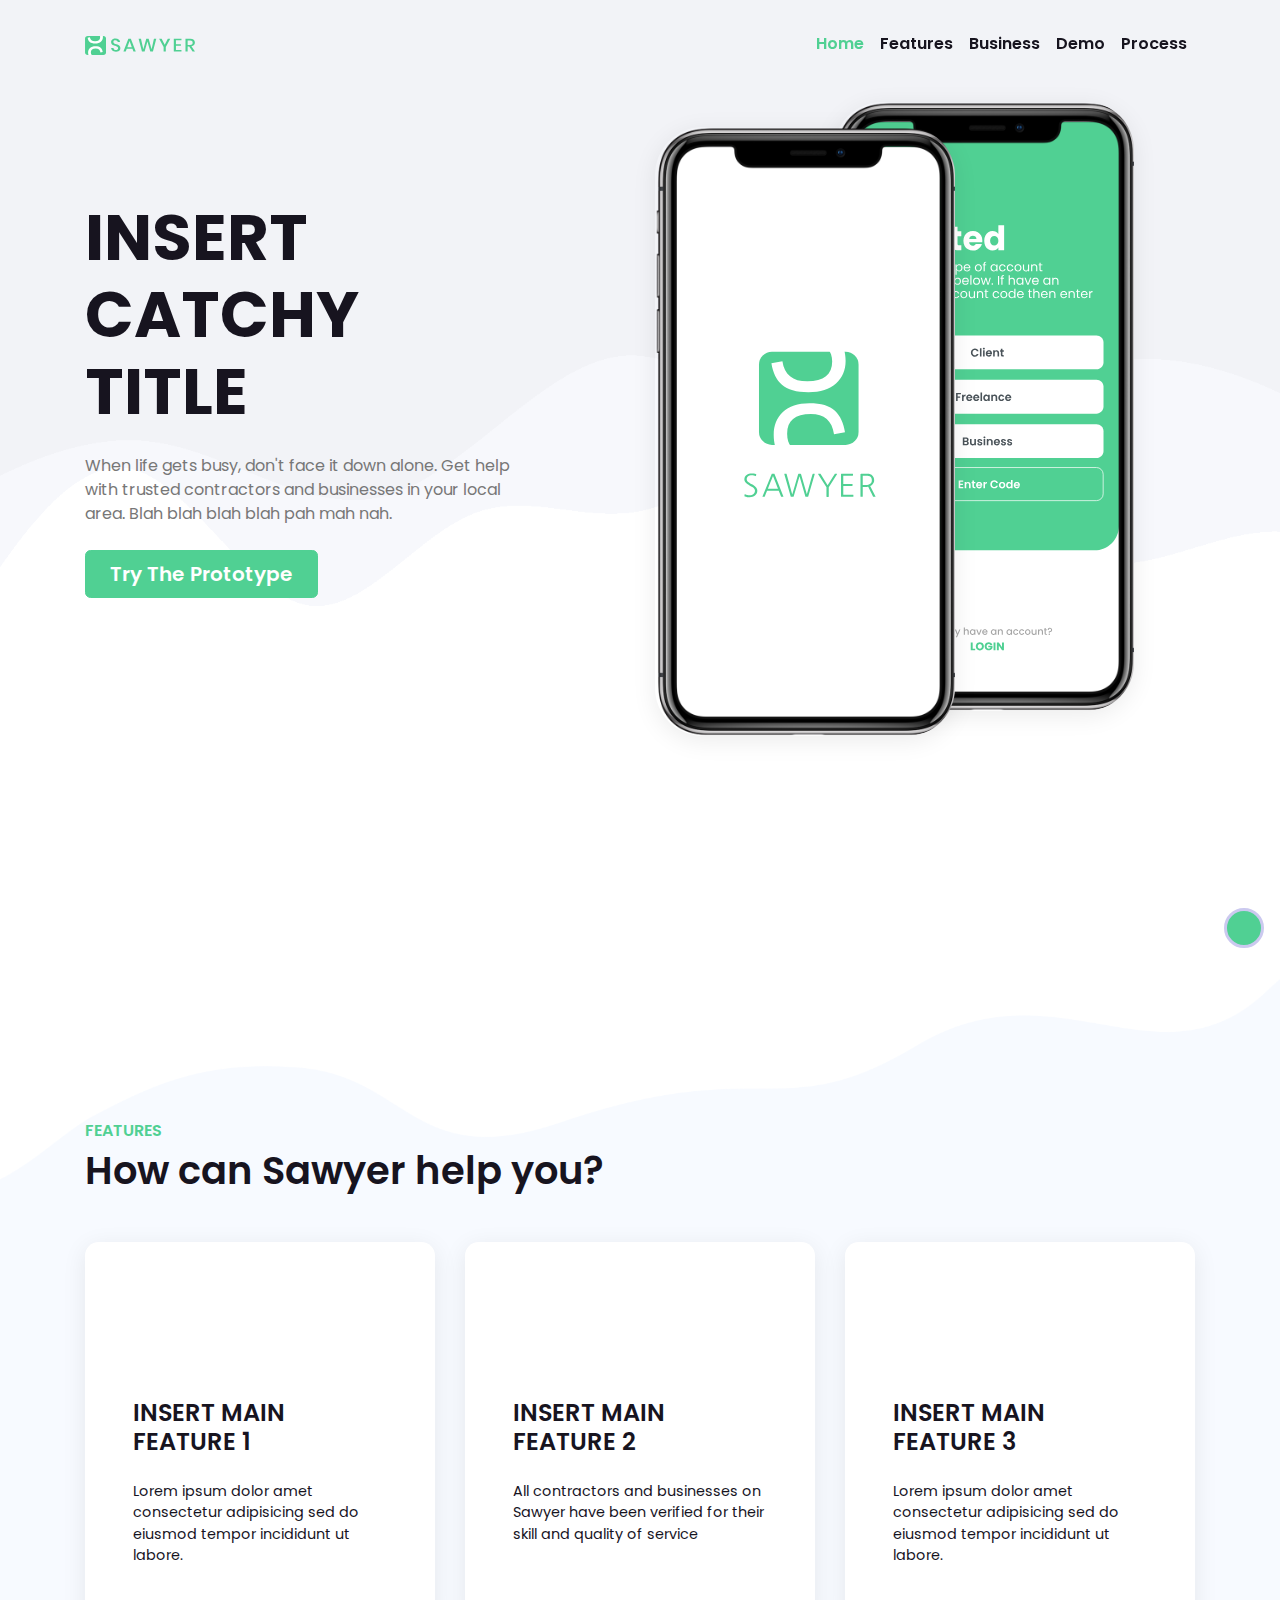
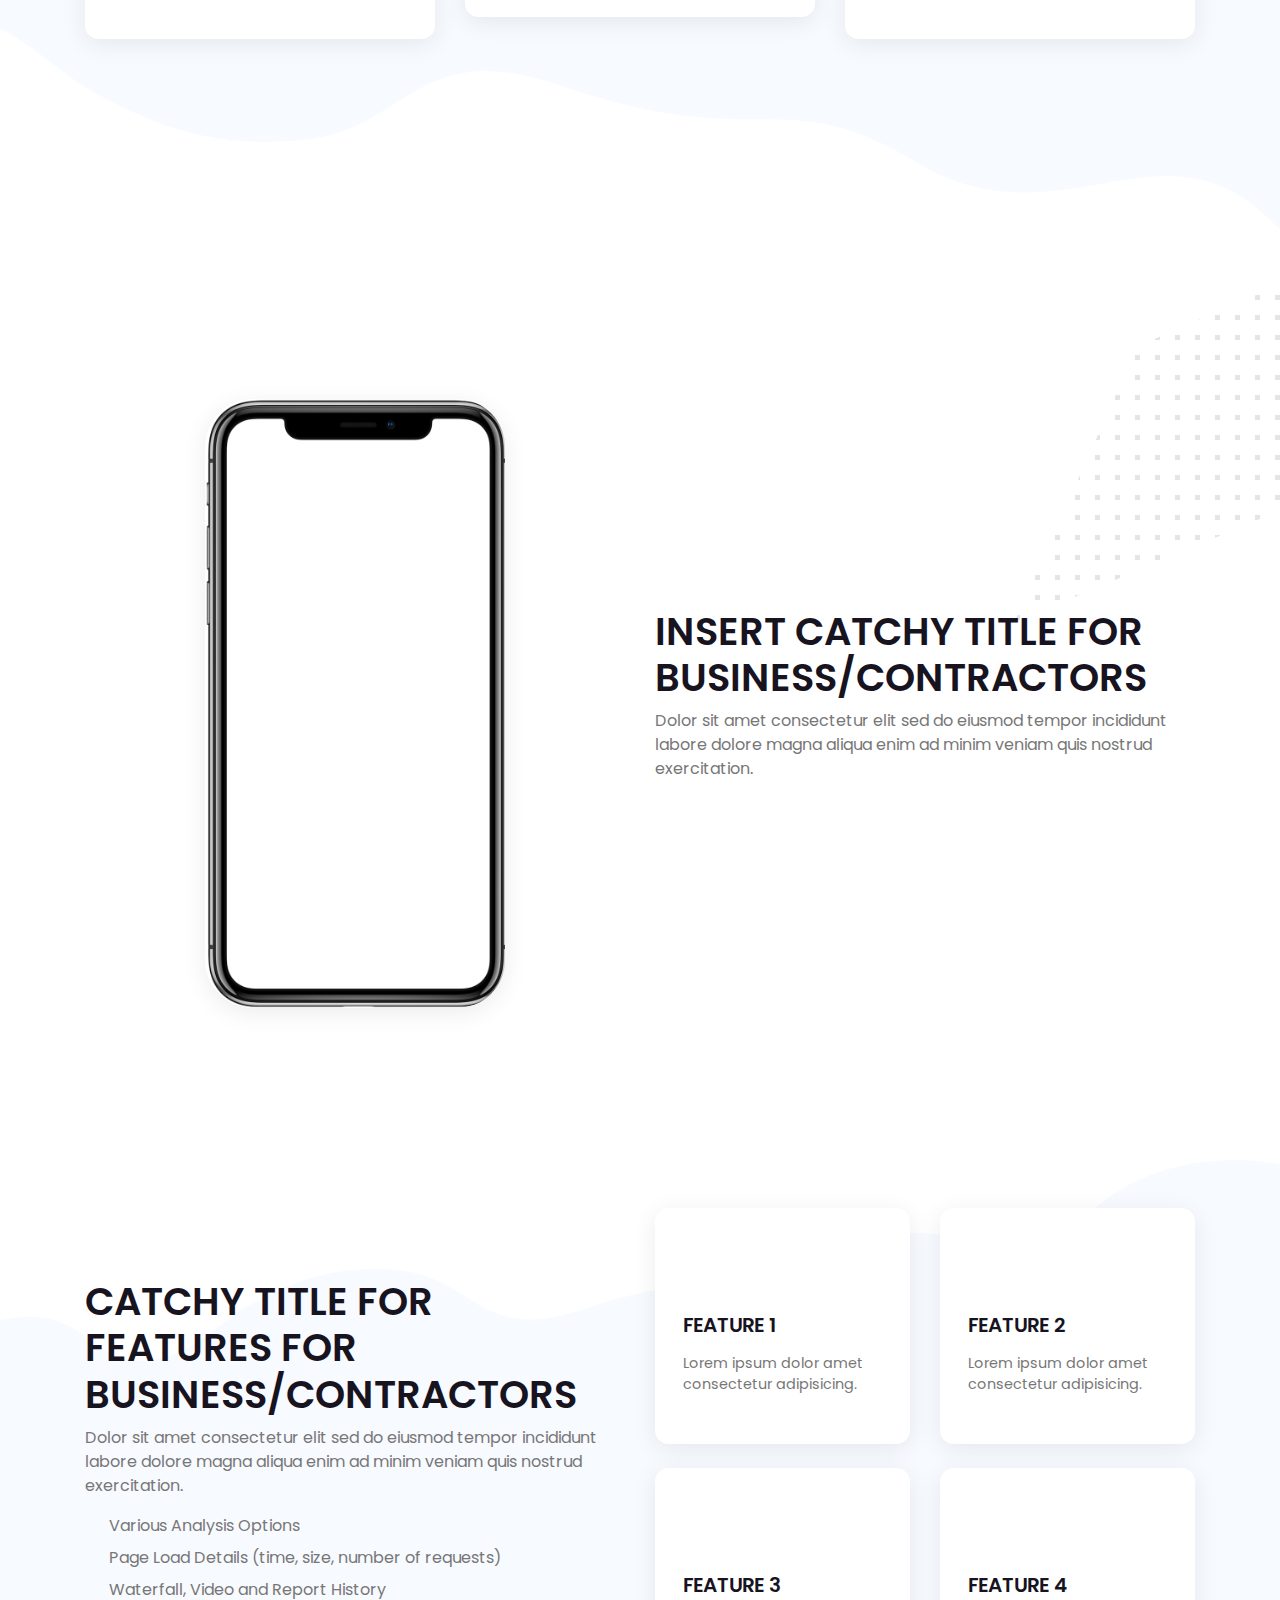
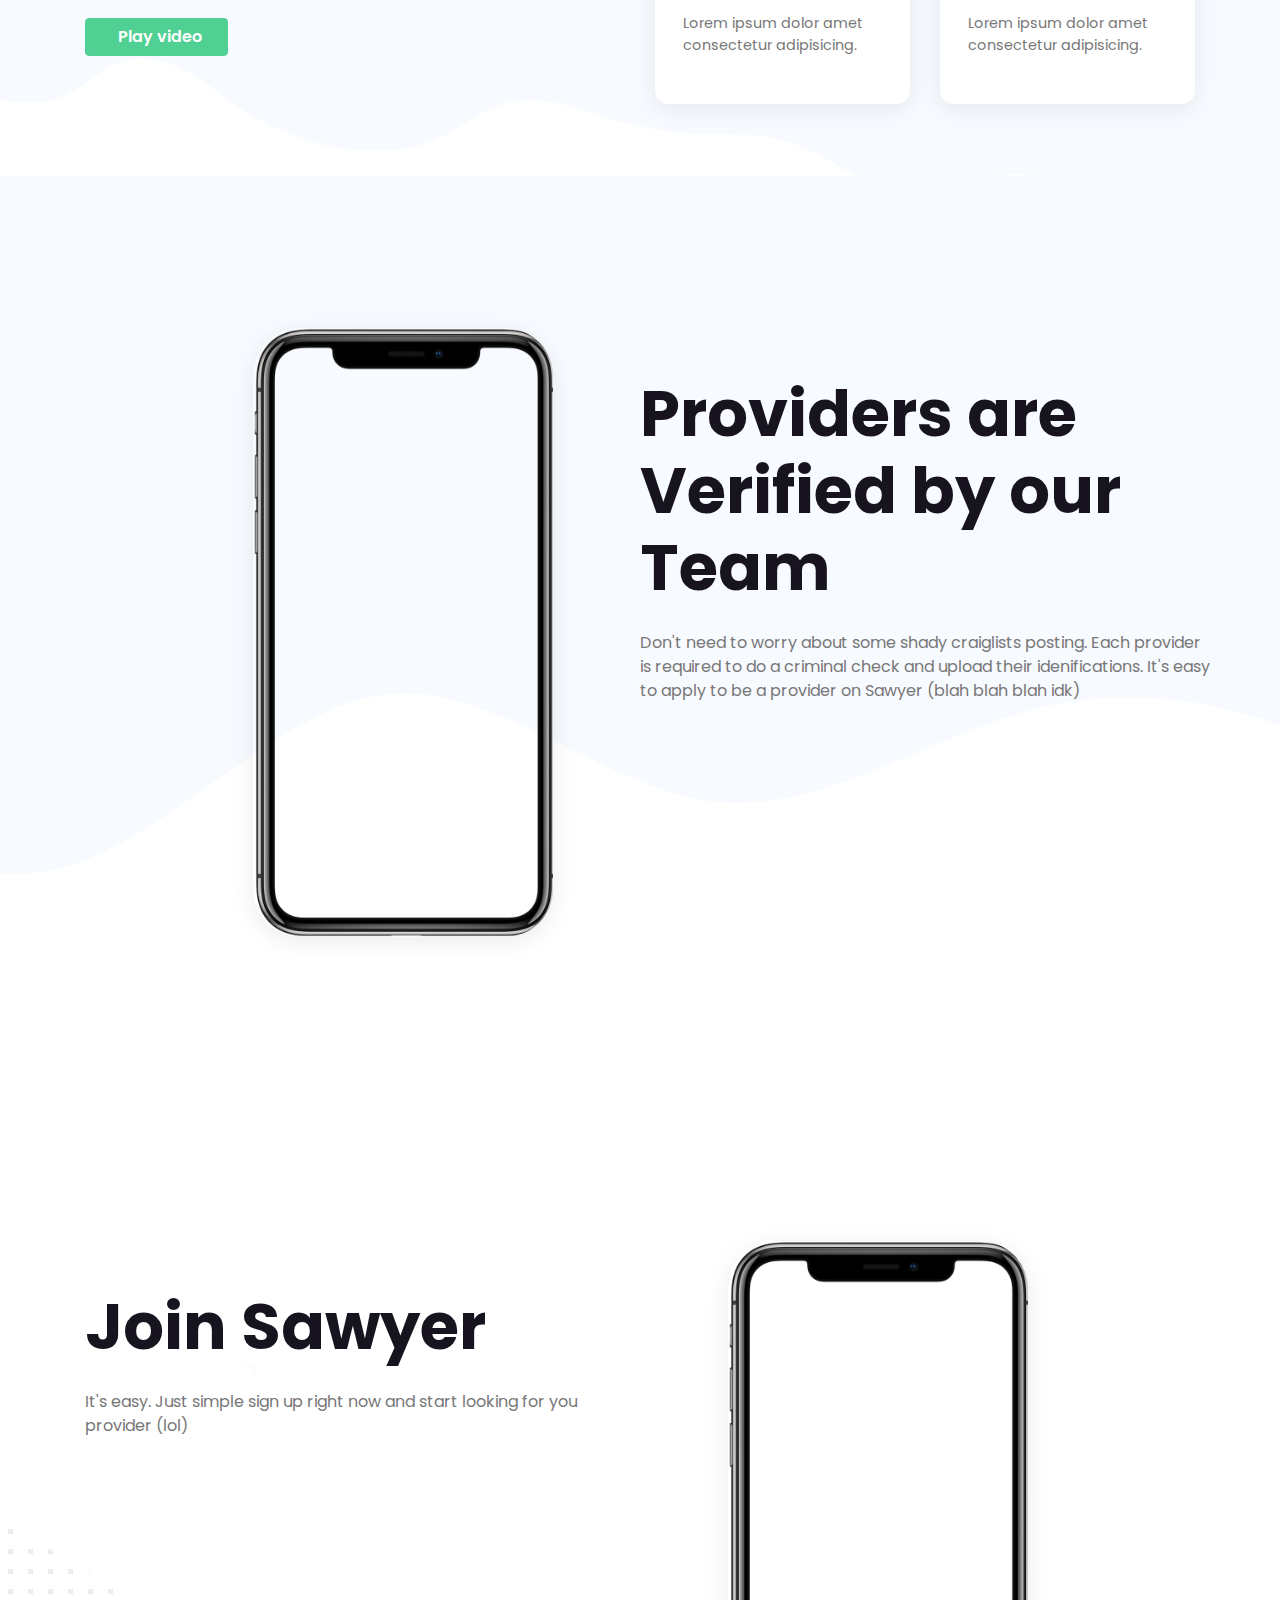
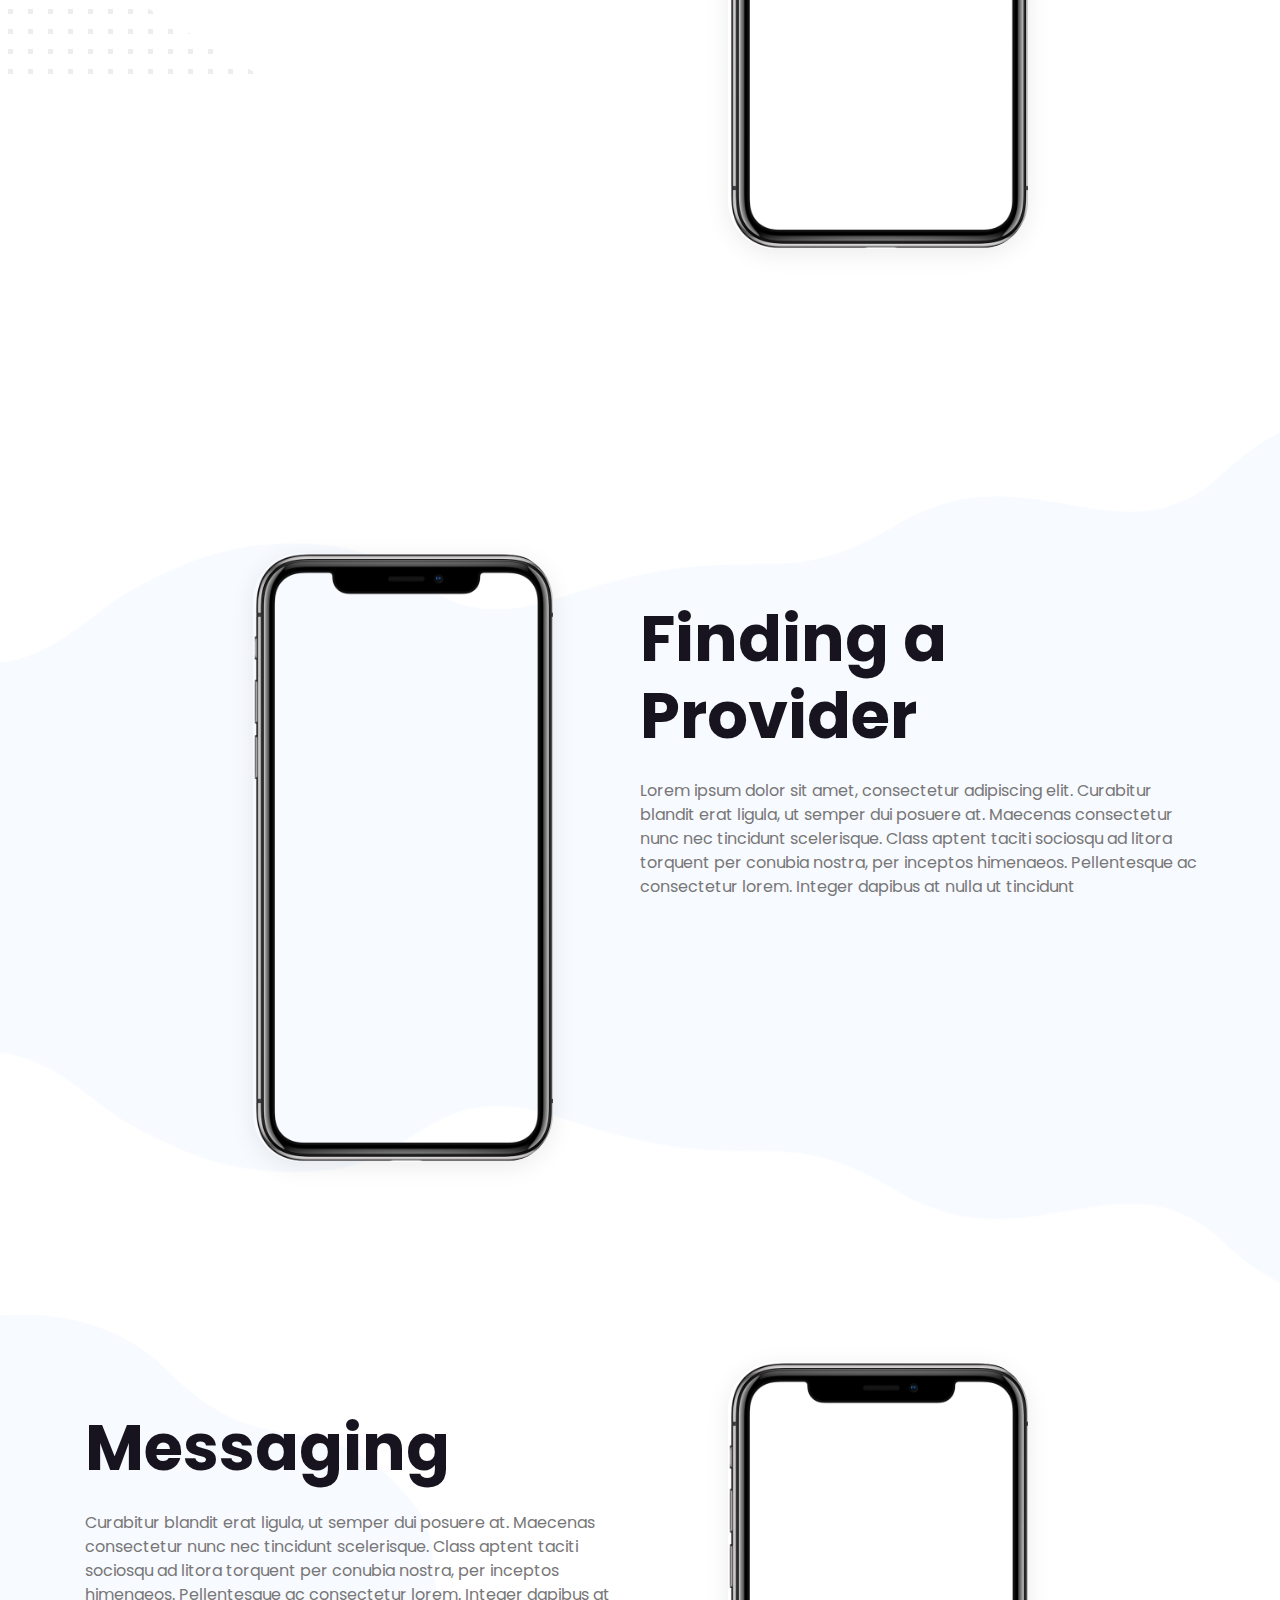
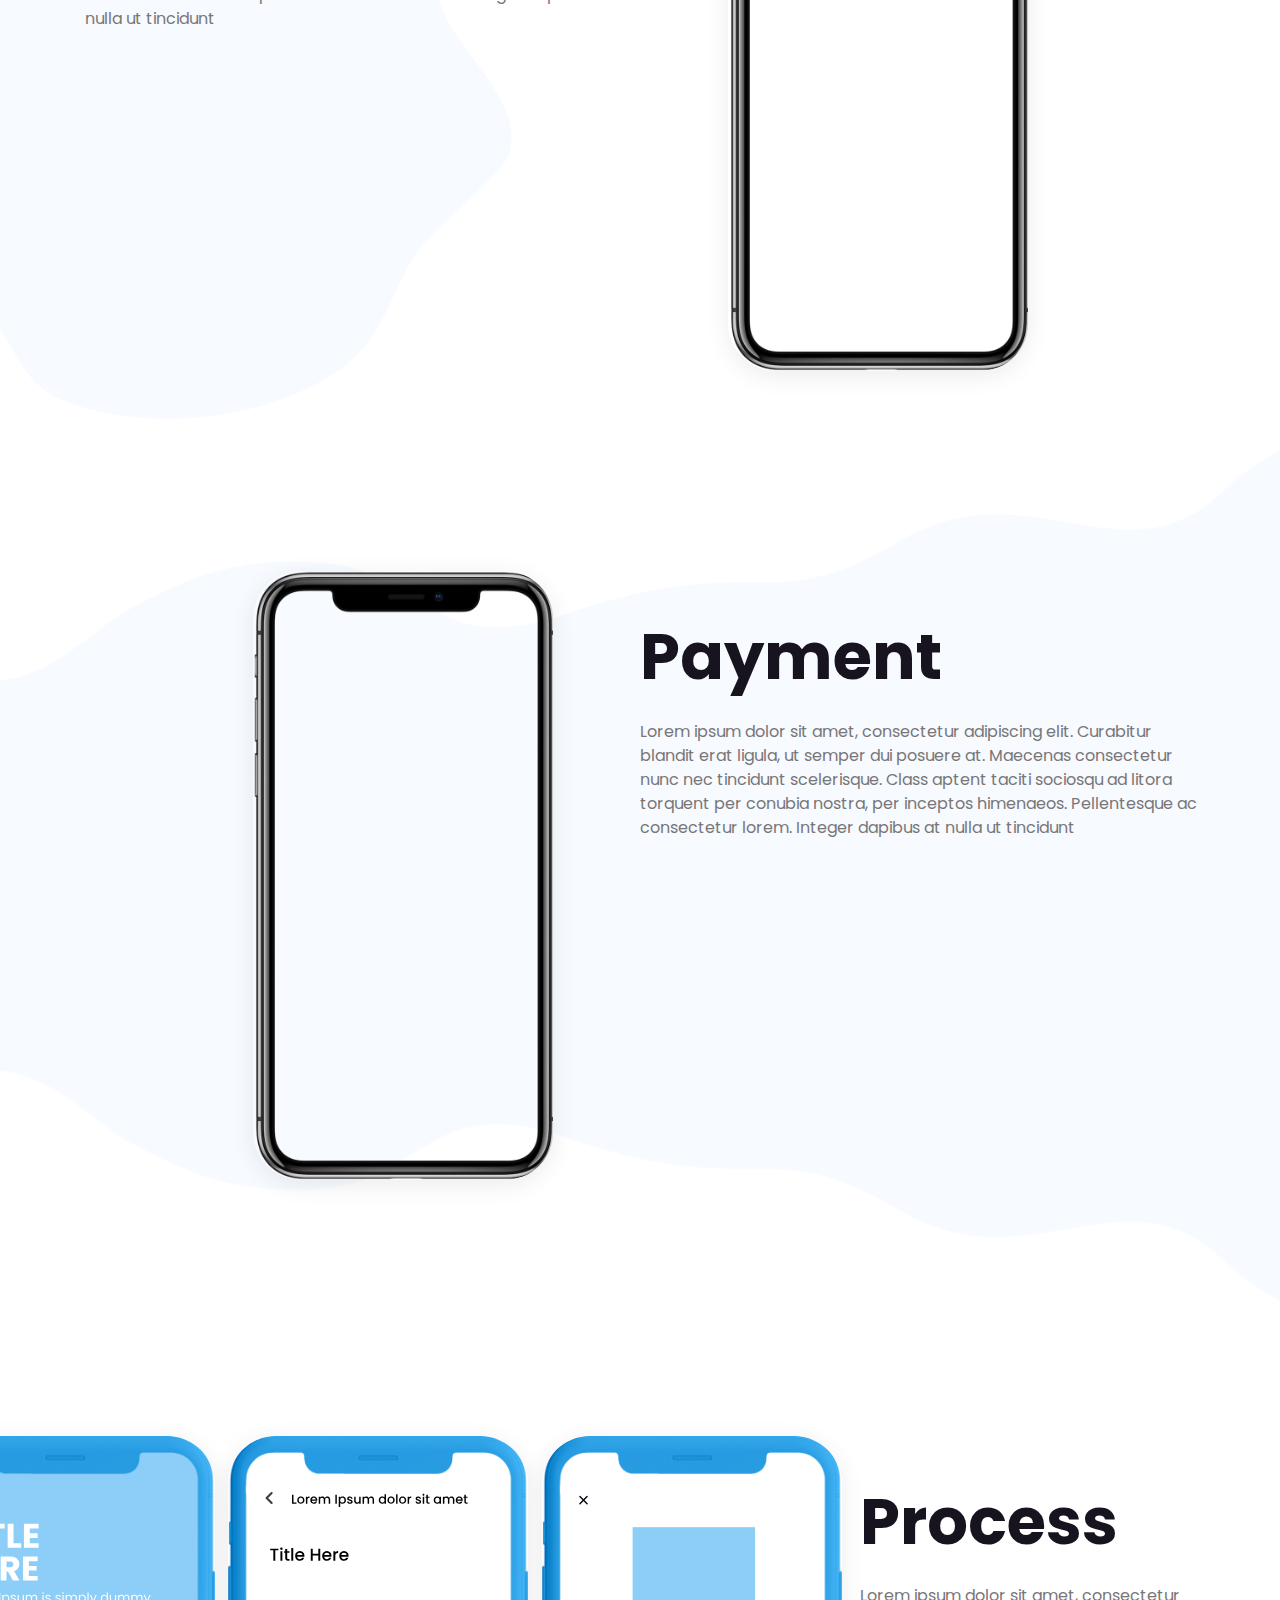
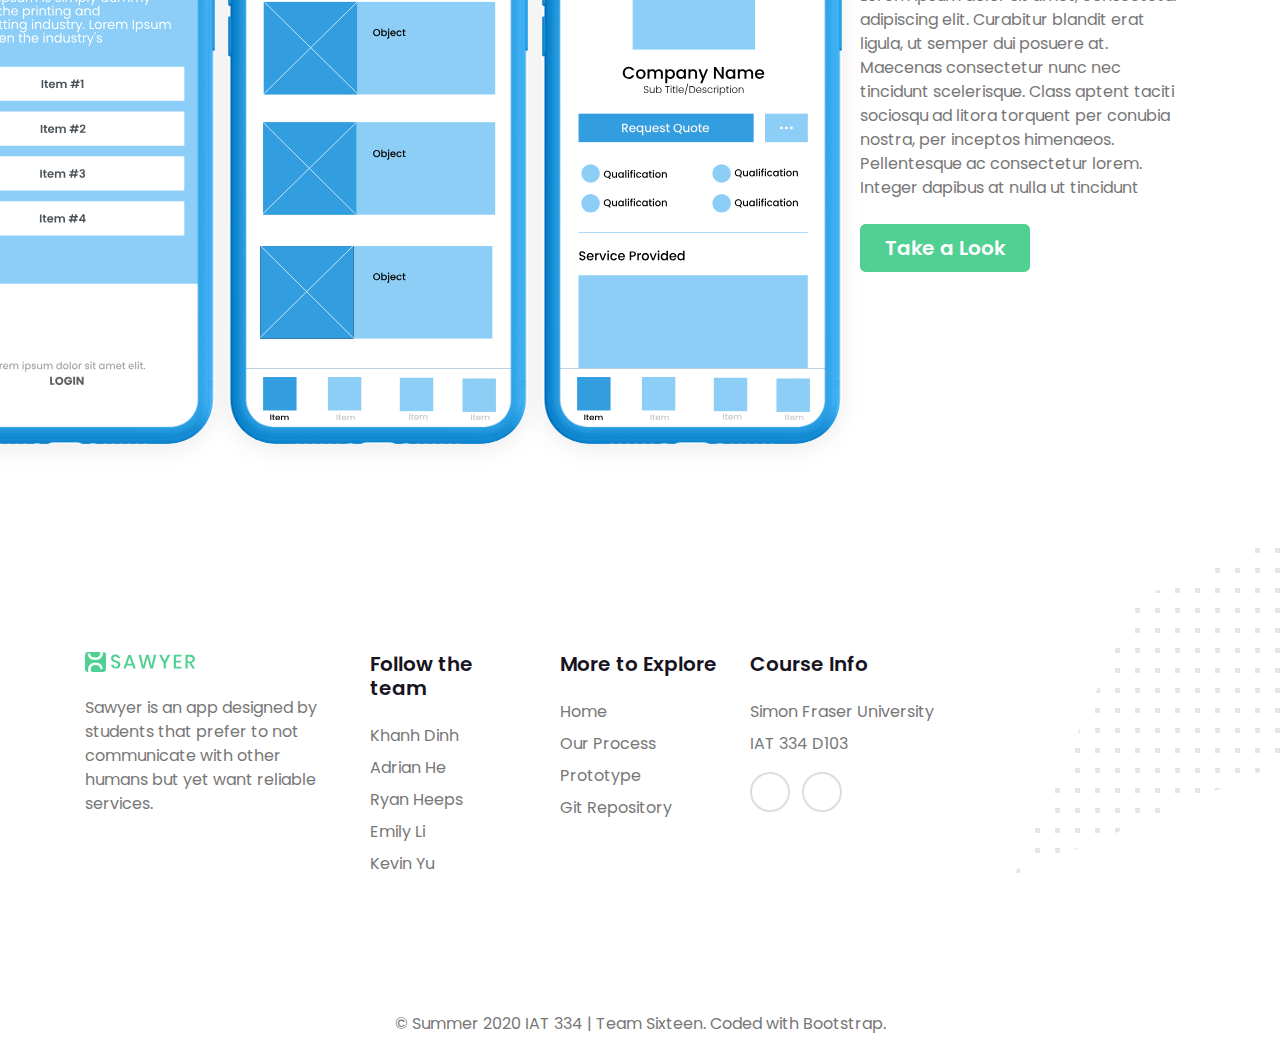
==== commit cd6367aa: "Merge branch 'Adrian' into Emily2" ====
--- a/index.html
+++ b/index.html
@@ -422,7 +422,7 @@
           </div>
         </div>
         <div class="col-lg-2" align="center" style="">
-          <div class="device-wrapper" style="min-width:300px; left:100px; ">
+          <div class="device-wrapper" style="min-width:300px; left:100px;">
             <div class="device shadow" data-device="iPhoneXBasicBlue" data-orientation="portrait" data-color="black">
               <div class="screen">
                 <img class="img-fluid" src="img/mockupimg/Blueprint3.svg" alt="">
@@ -430,7 +430,7 @@
             </div>
           </div>
         </div>
-        <div class="col-lg-2 py-5 px-0" style="left: 200px;">
+        <div class="col-lg-3 py-5 px-0" style="left: 220px;">
           <h1 class="font-weight-bold">Process</h1>
           <p class="my-4 text-muted">Lorem ipsum dolor sit amet, consectetur adipiscing elit.
             Curabitur blandit erat ligula, ut semper dui posuere at.
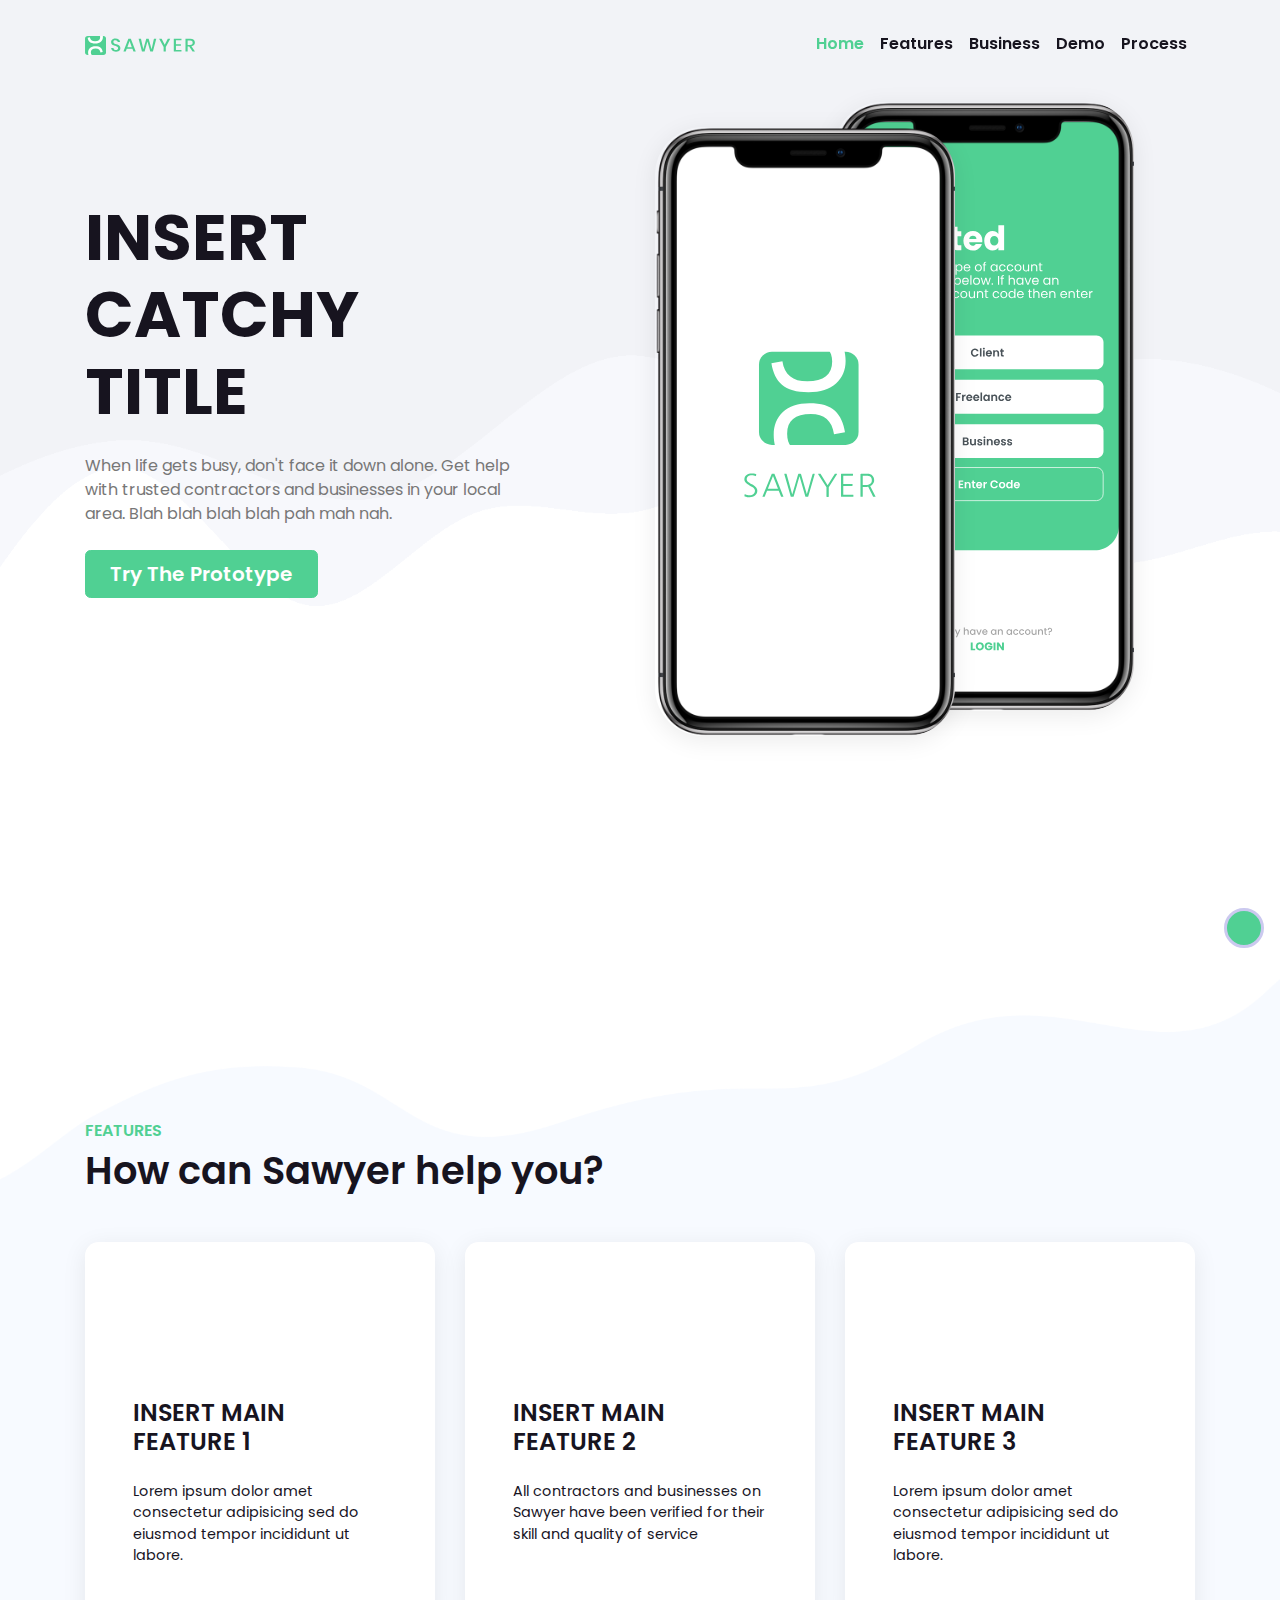
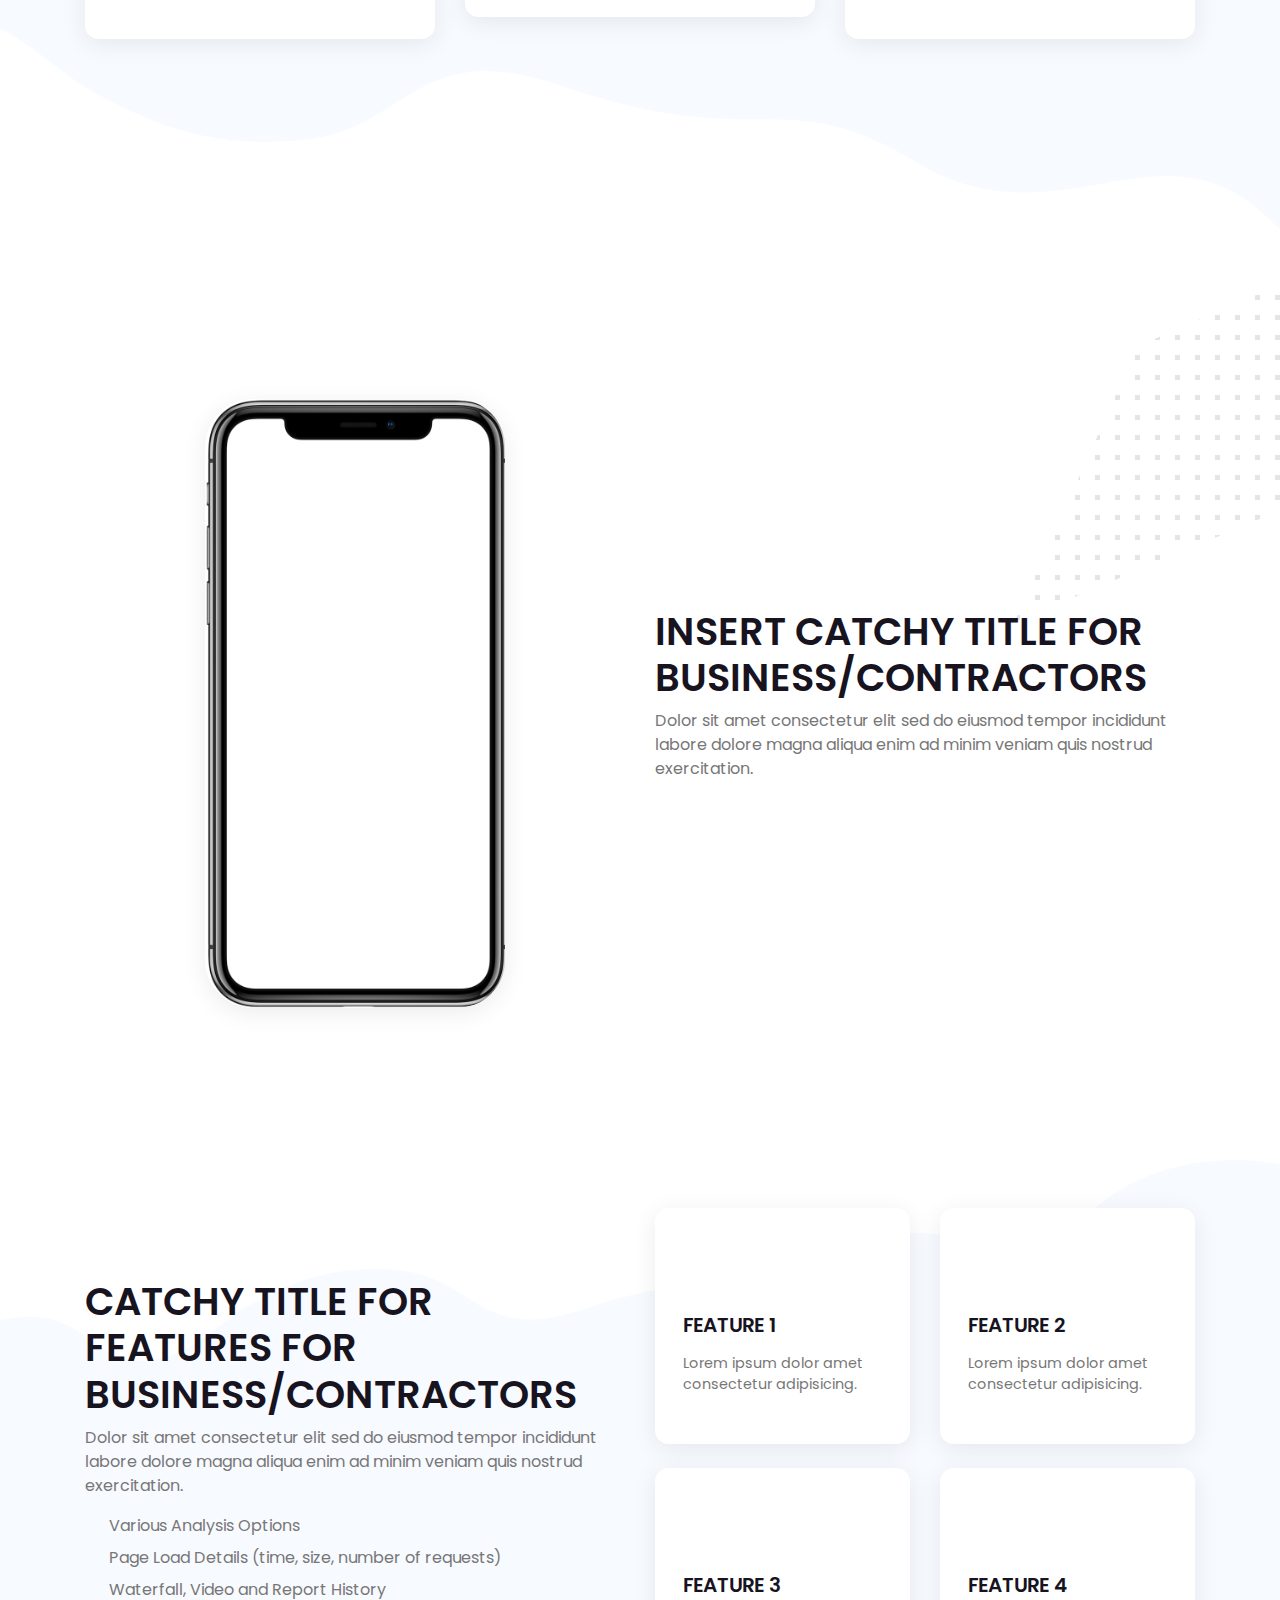
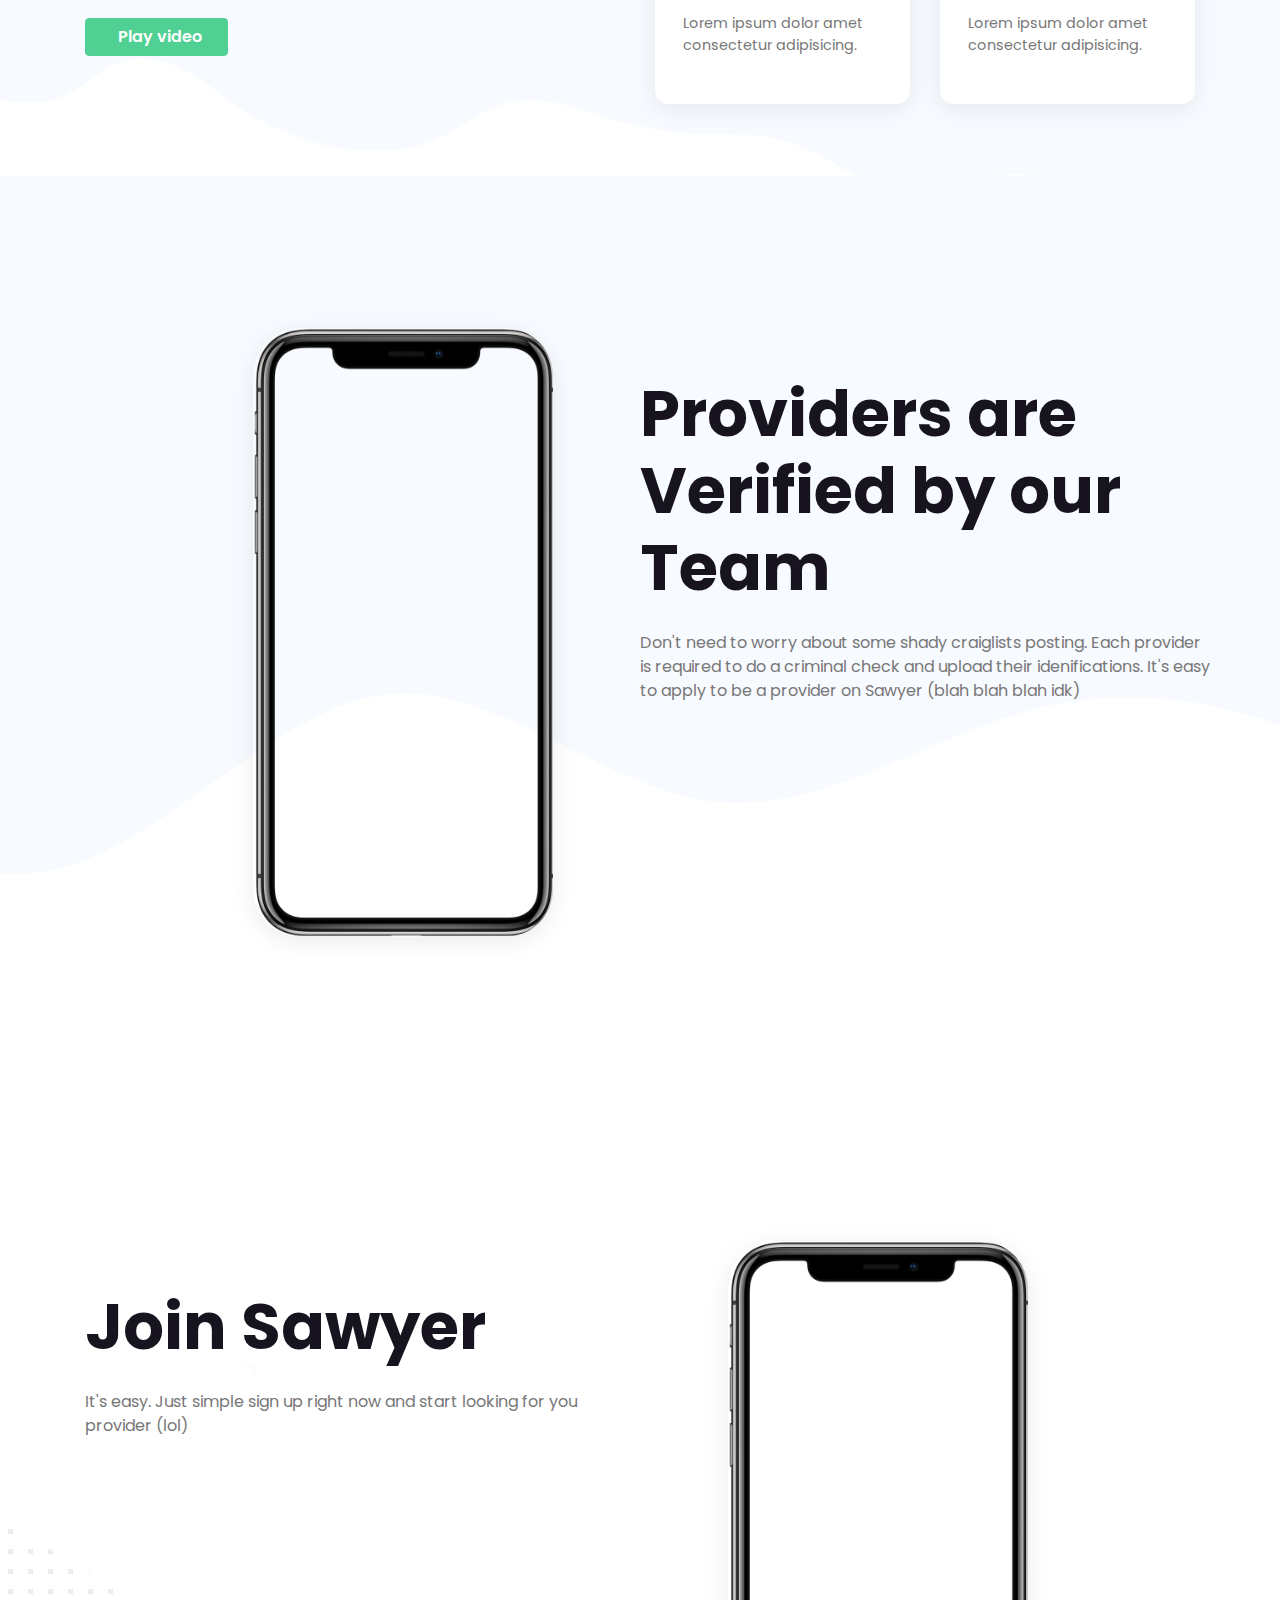
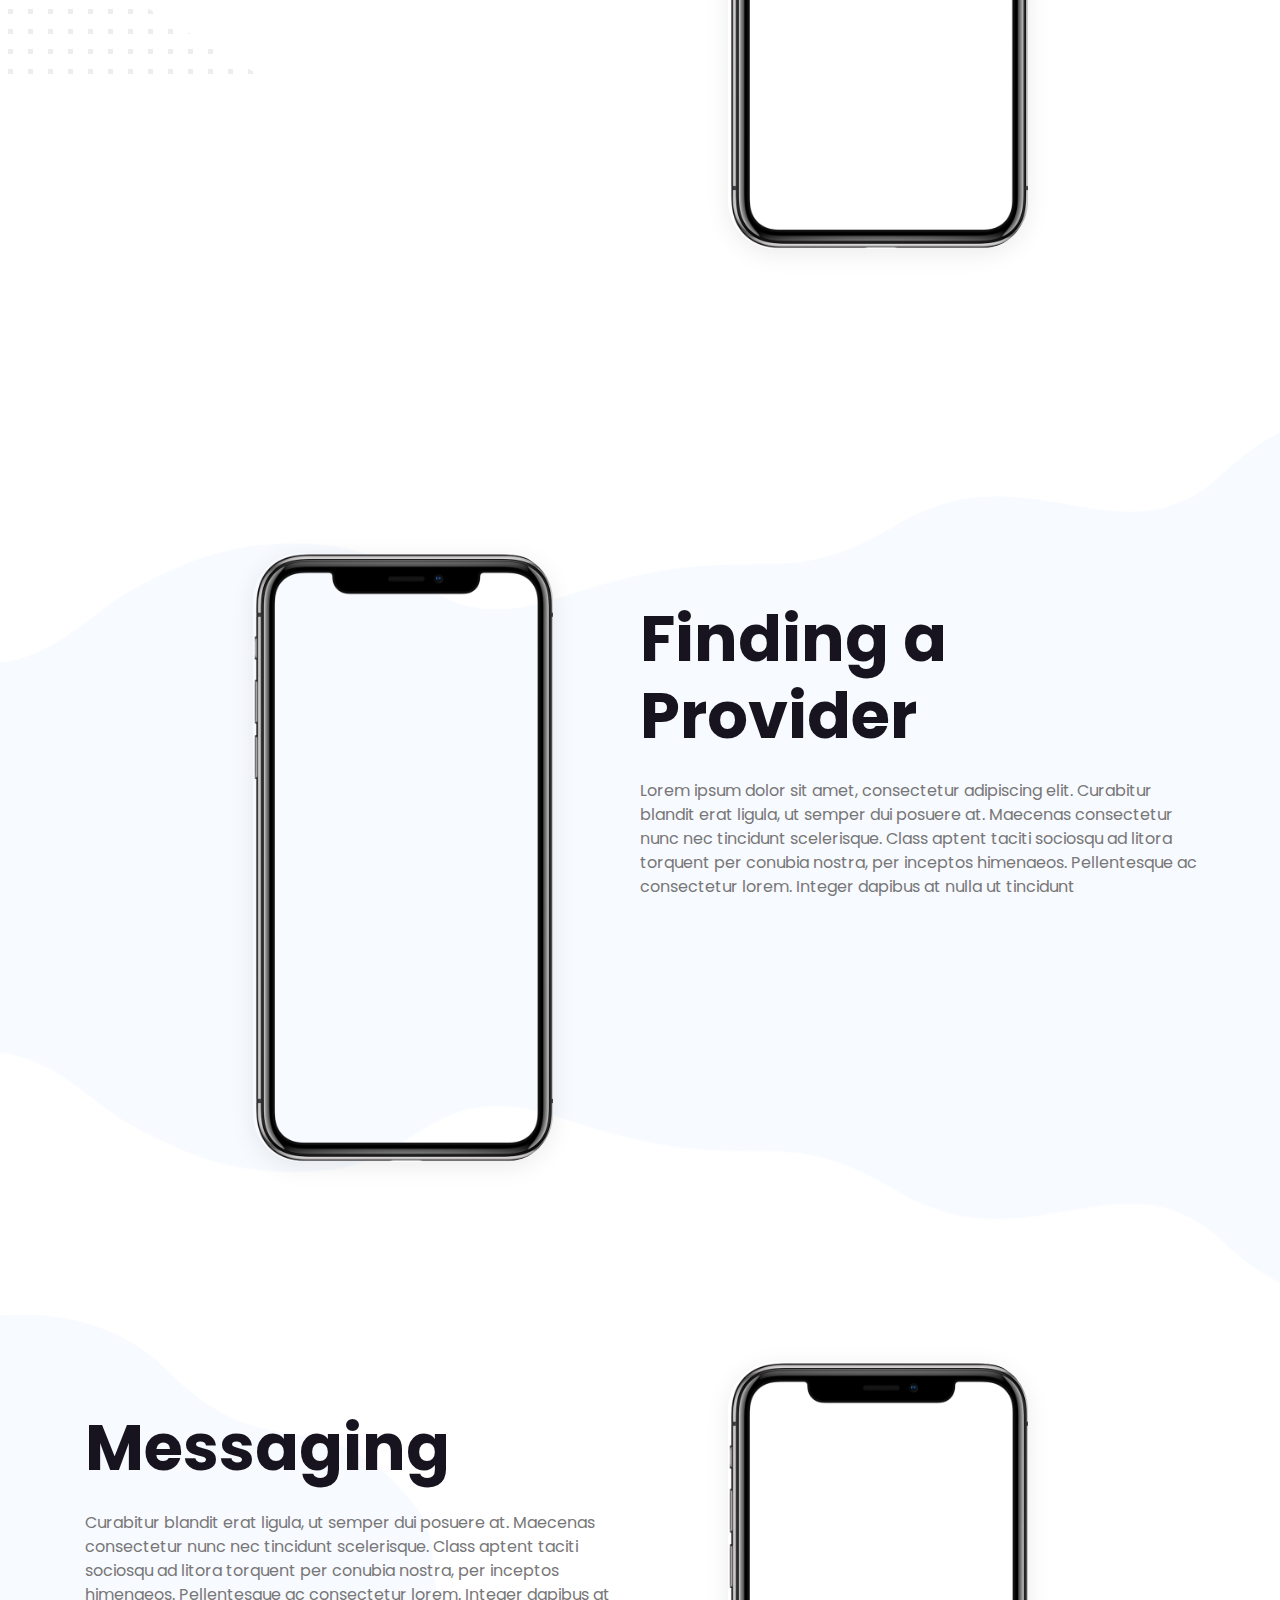
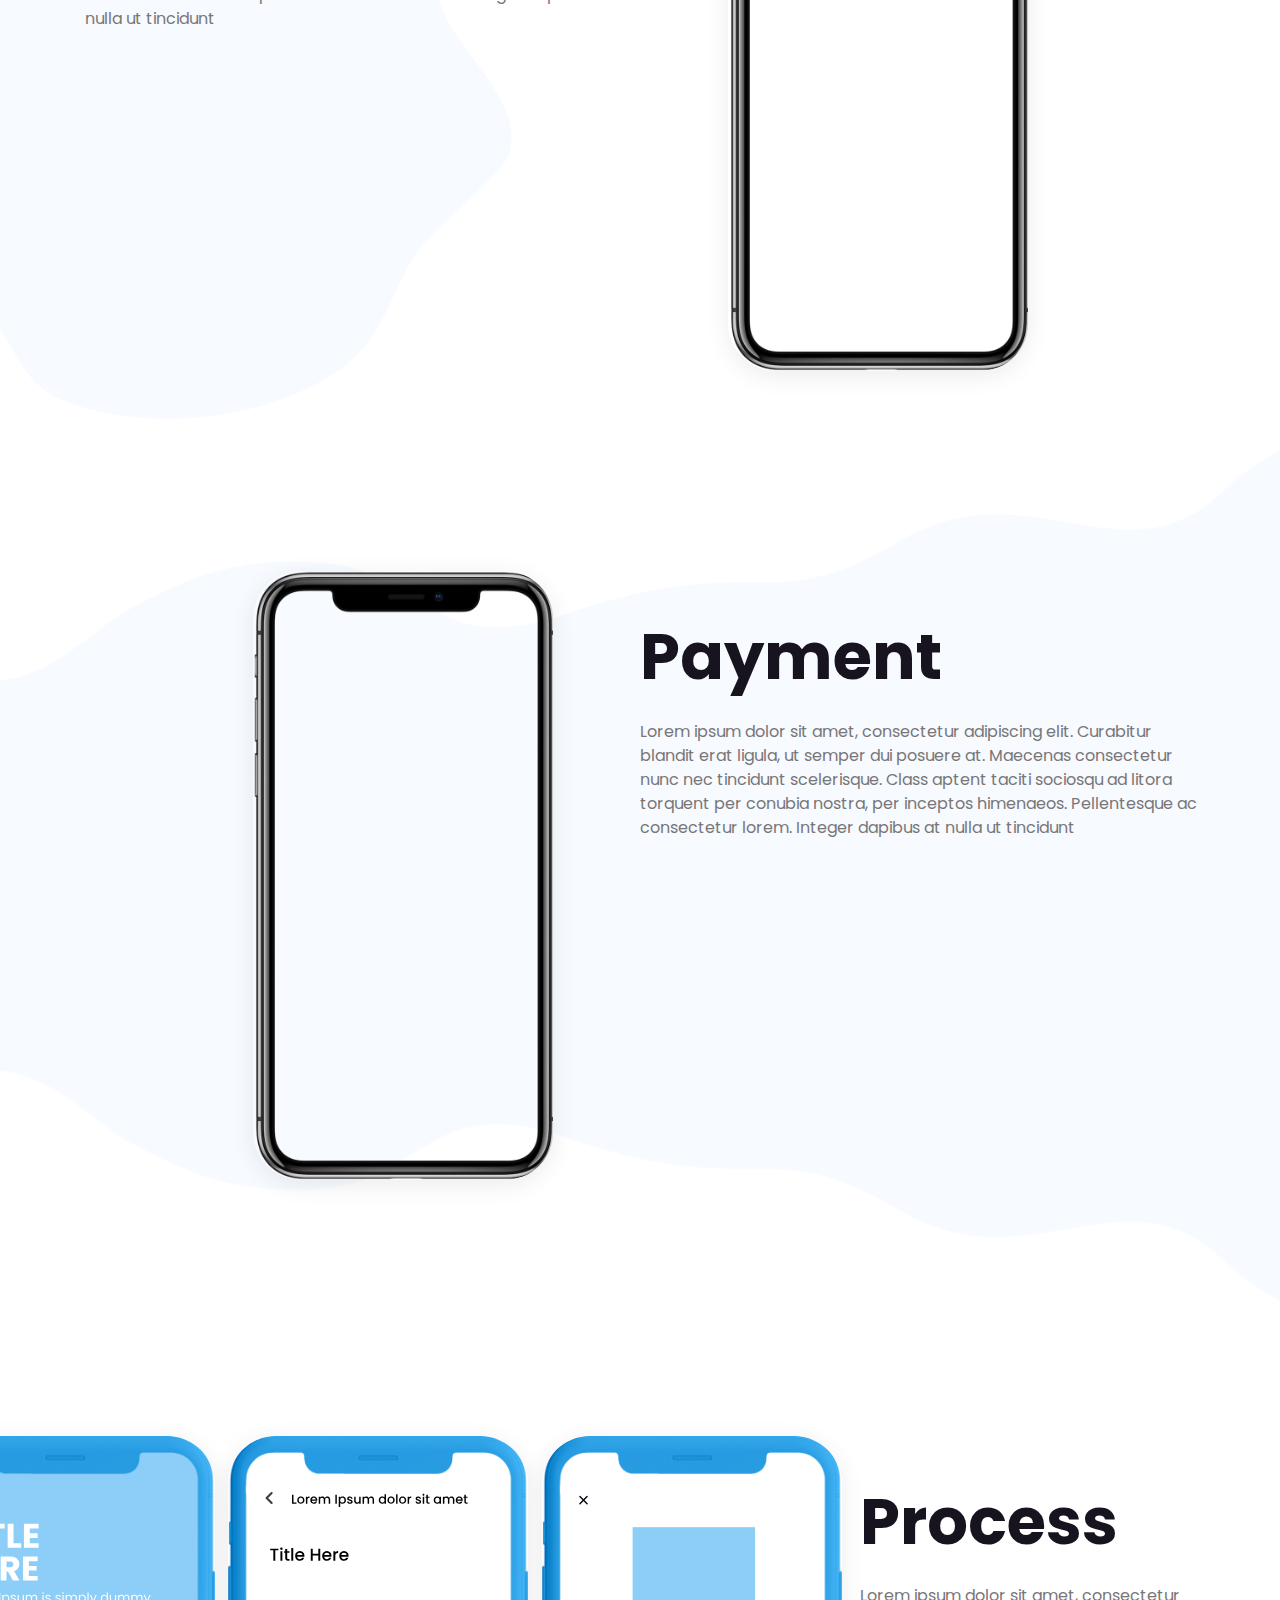
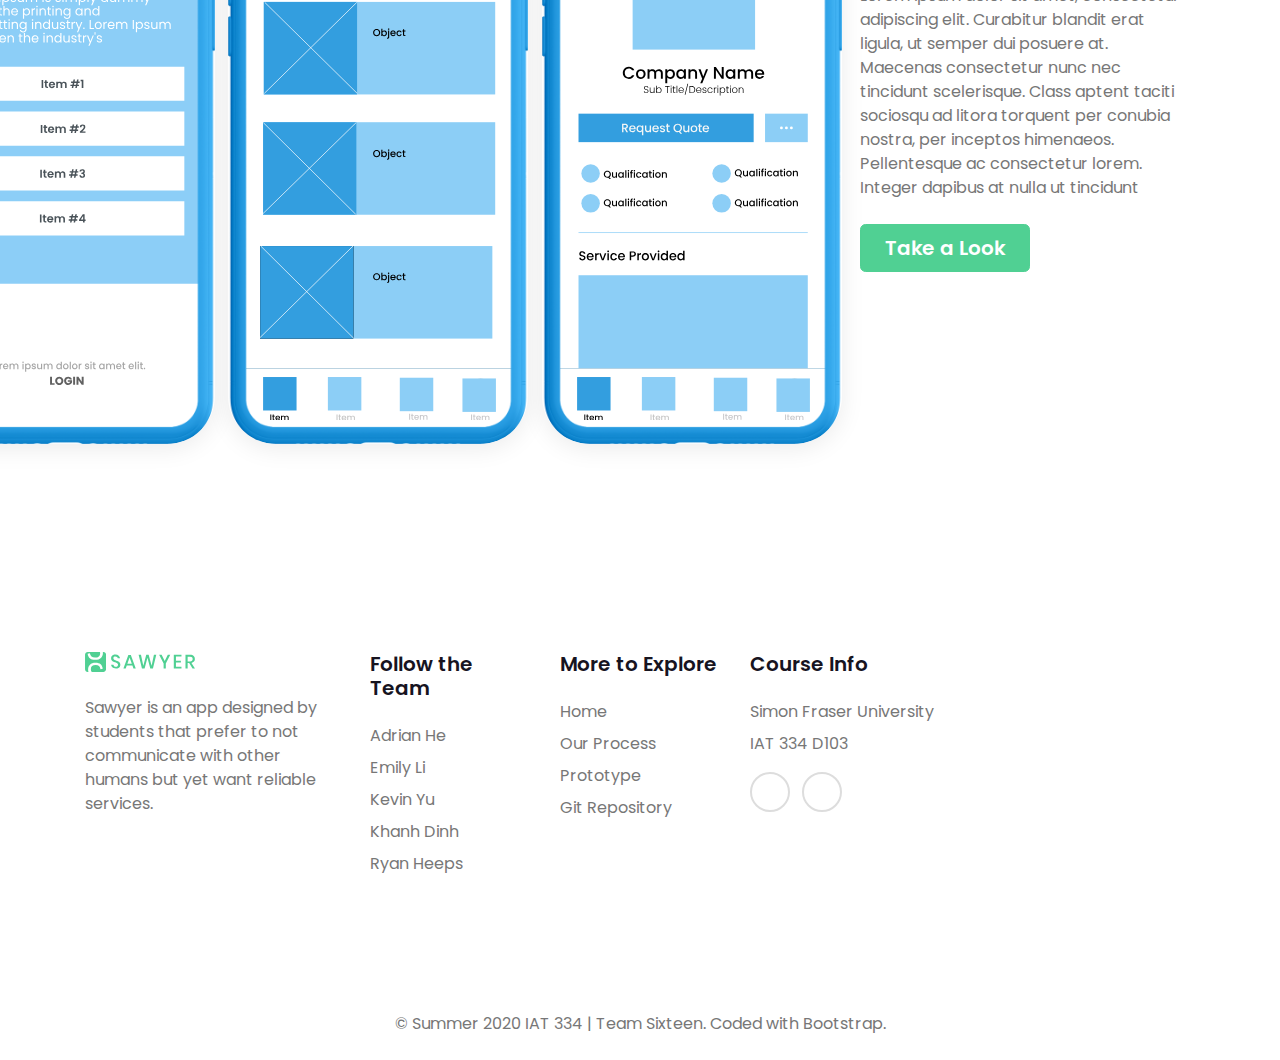
==== commit b144d294: "updated a photo and changed some footer minor" ====
--- a/index.html
+++ b/index.html
@@ -453,21 +453,21 @@
   <a class="scropll-top-btn" id="scrollTop" href="#"><i class="fas fa-long-arrow-alt-up"></i></a>
 
 
-   <footer class="with-pattern-1 position-relative">
+   <footer class="footer-bg position-relative">
       <div class="container section-padding-y">
         <div class="row">
           <div class="col-lg-3 mb-4 mb-lg-0"><img class="mb-4" src="img/logo.svg" alt="" width="110">
             <p class="text-muted">Sawyer is an app designed by students that prefer to not communicate with other humans but yet want reliable services.</p>
           </div>
           <div class="col-lg-2 mb-4 mb-lg-0">
-            <h2 class="h5 mb-4">Follow the team</h2>
+            <h2 class="h5 mb-4">Follow the Team</h2>
             <div class="d-flex">
               <ul class="list-unstyled d-inline-block mr-4 mb-0">
-                <li class="mb-2"><a class="footer-link" href="#" target="_blank">Khanh Dinh </a></li>
-                <li class="mb-2"><a class="footer-link" href="#" target="_blank">Adrian He</a></li>
+                <li class="mb-2"><a class="footer-link" href="#" target="_blank">Adrian He </a></li>
+                <li class="mb-2"><a class="footer-link" href="#" target="_blank">Emily Li</a></li>
+                <li class="mb-2"><a class="footer-link" href="#" target="_blank">Kevin Yu</a></li>
+                <li class="mb-2"><a class="footer-link" href="" target="_blank">Khanh Dinh</a></li>
                 <li class="mb-2"><a class="footer-link" href="#" target="_blank">Ryan Heeps</a></li>
-                <li class="mb-2"><a class="footer-link" href="" target="_blank">Emily Li</a></li>
-                <li class="mb-2"><a class="footer-link" href="#" target="_blank">Kevin Yu</a></li>
               </ul>
             </div>
           </div>
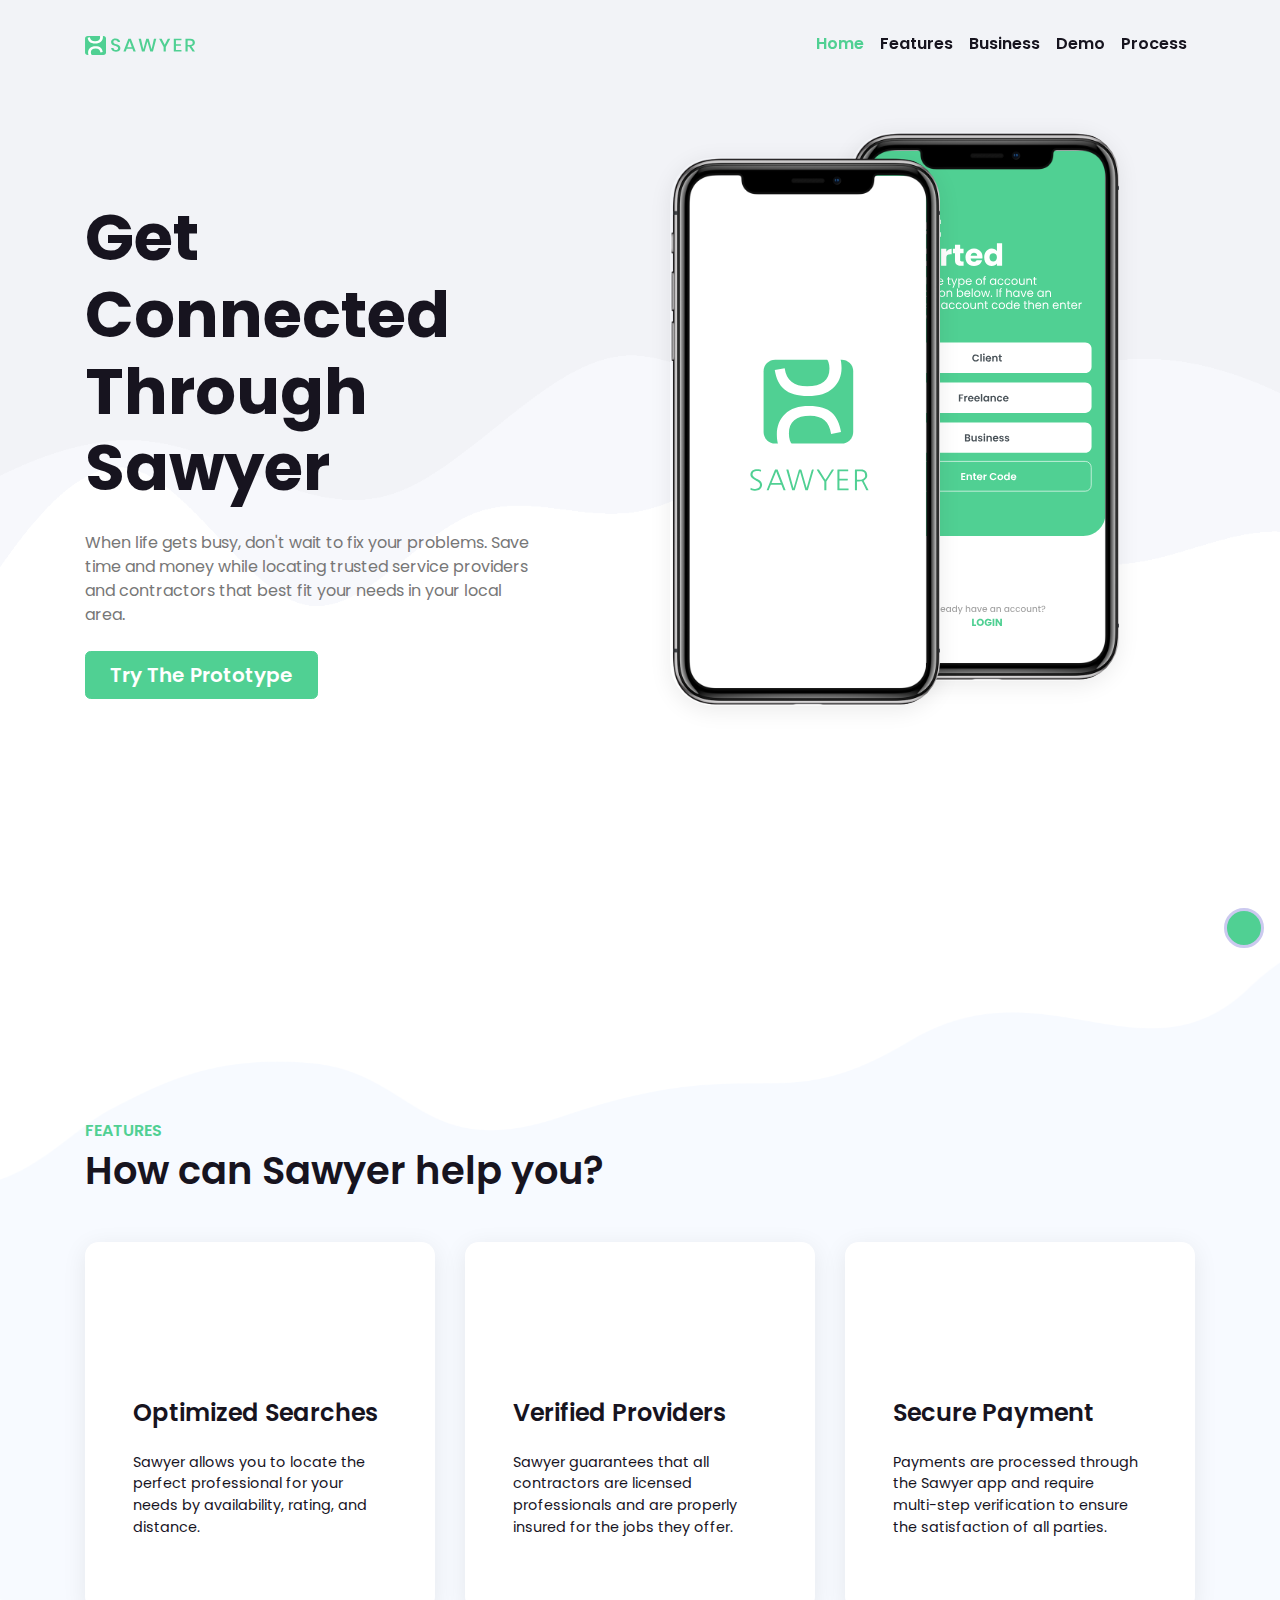
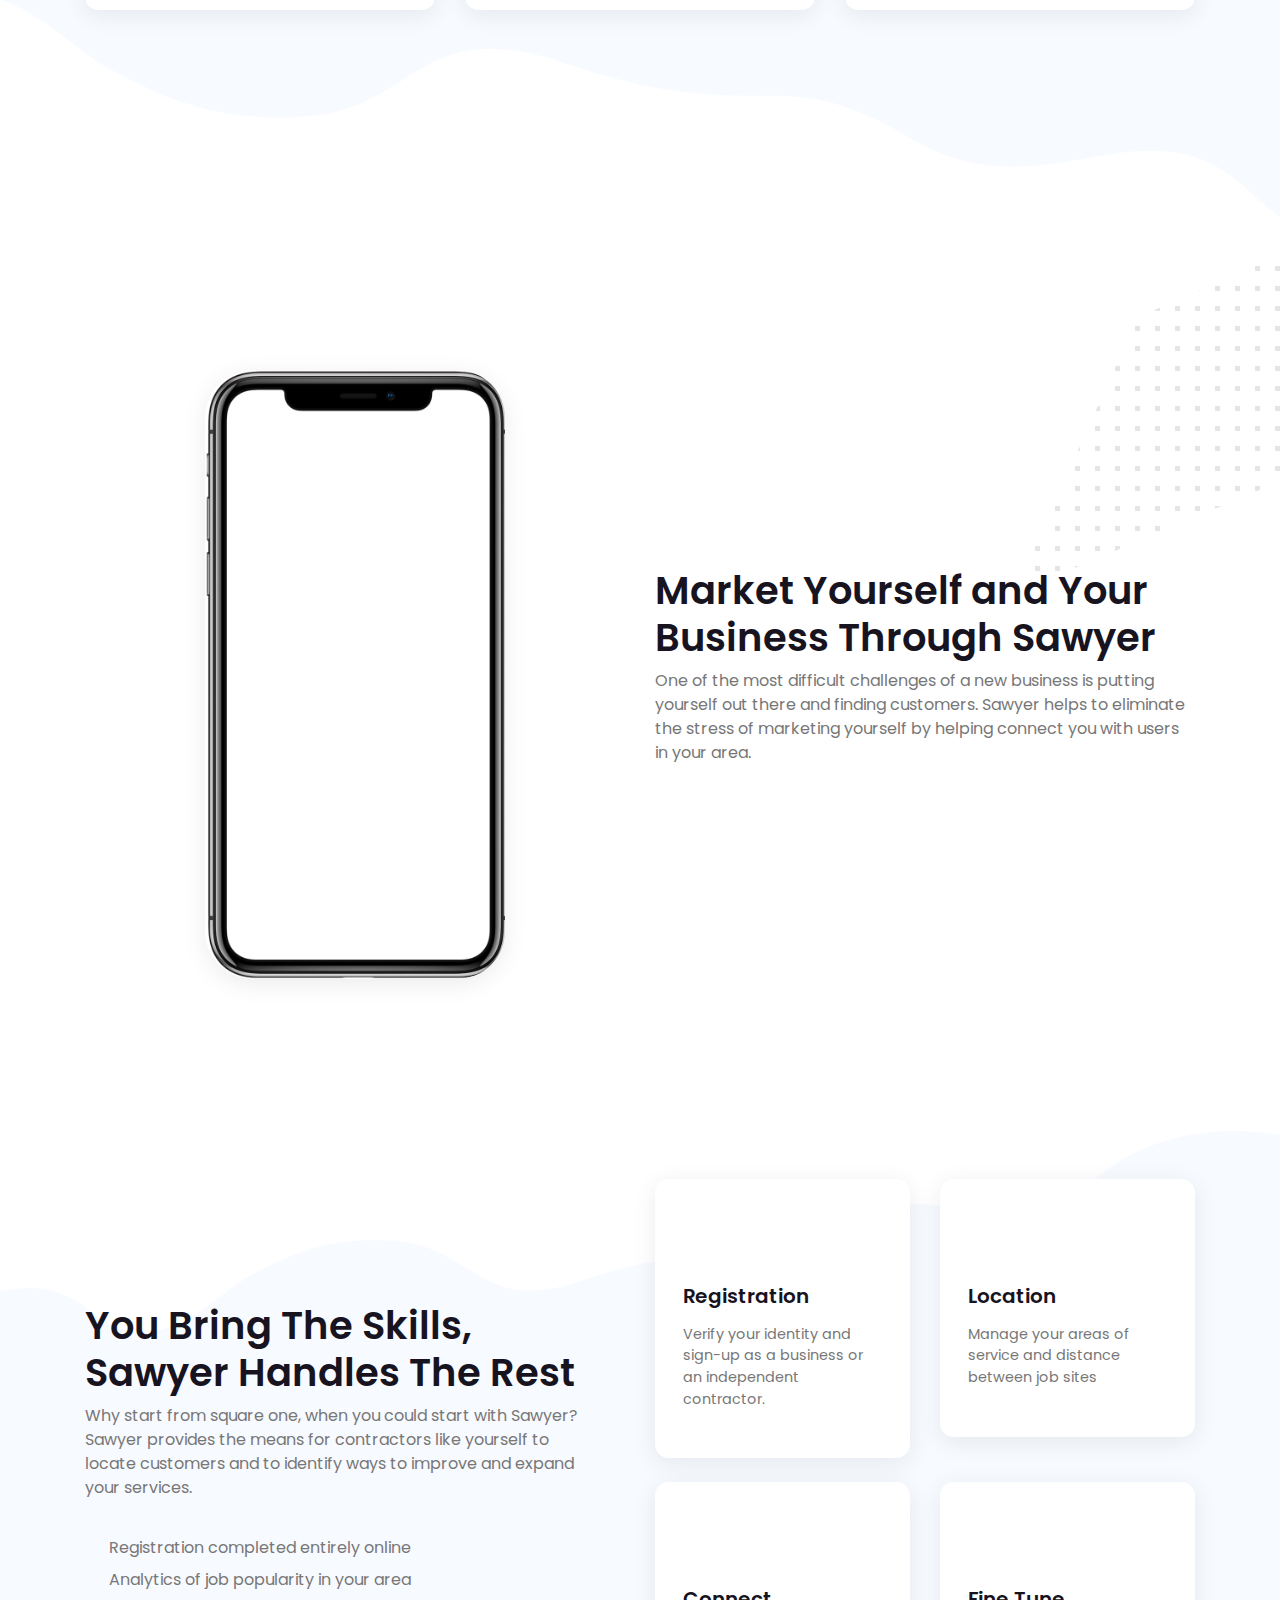
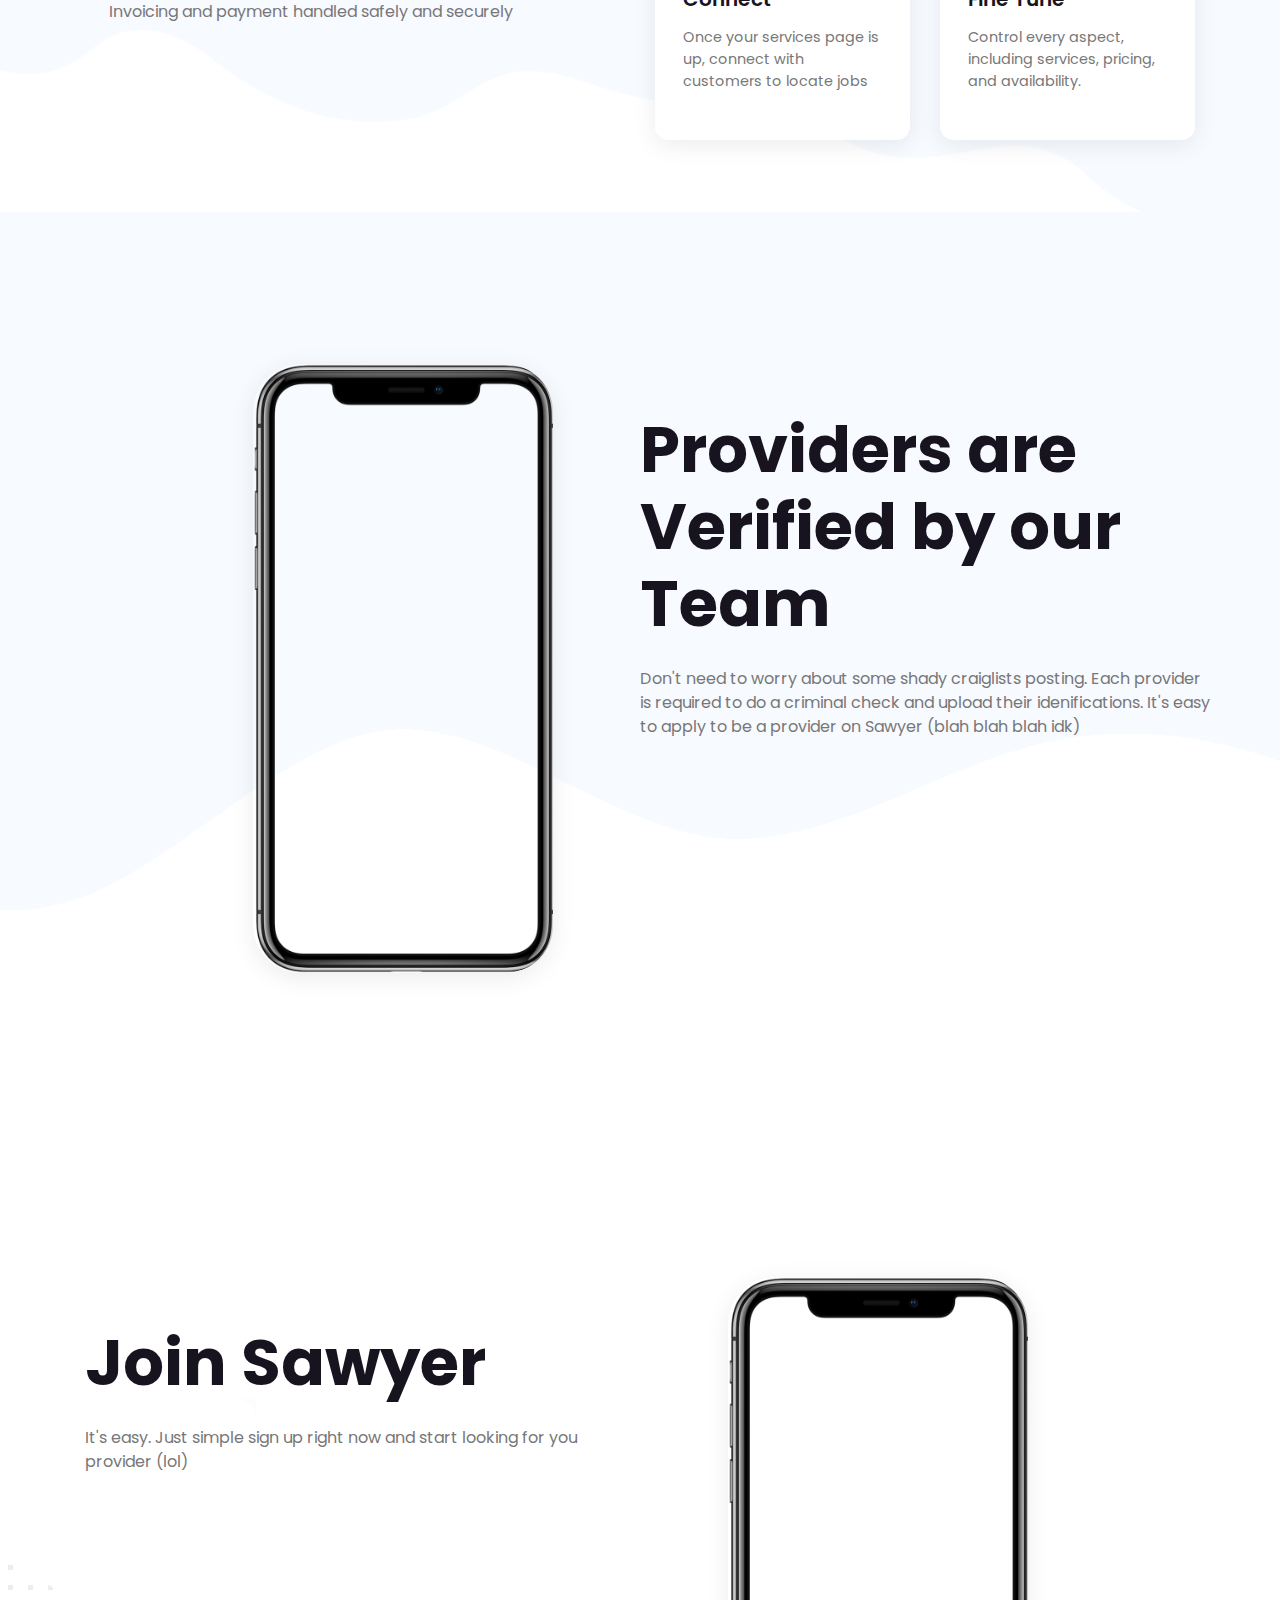
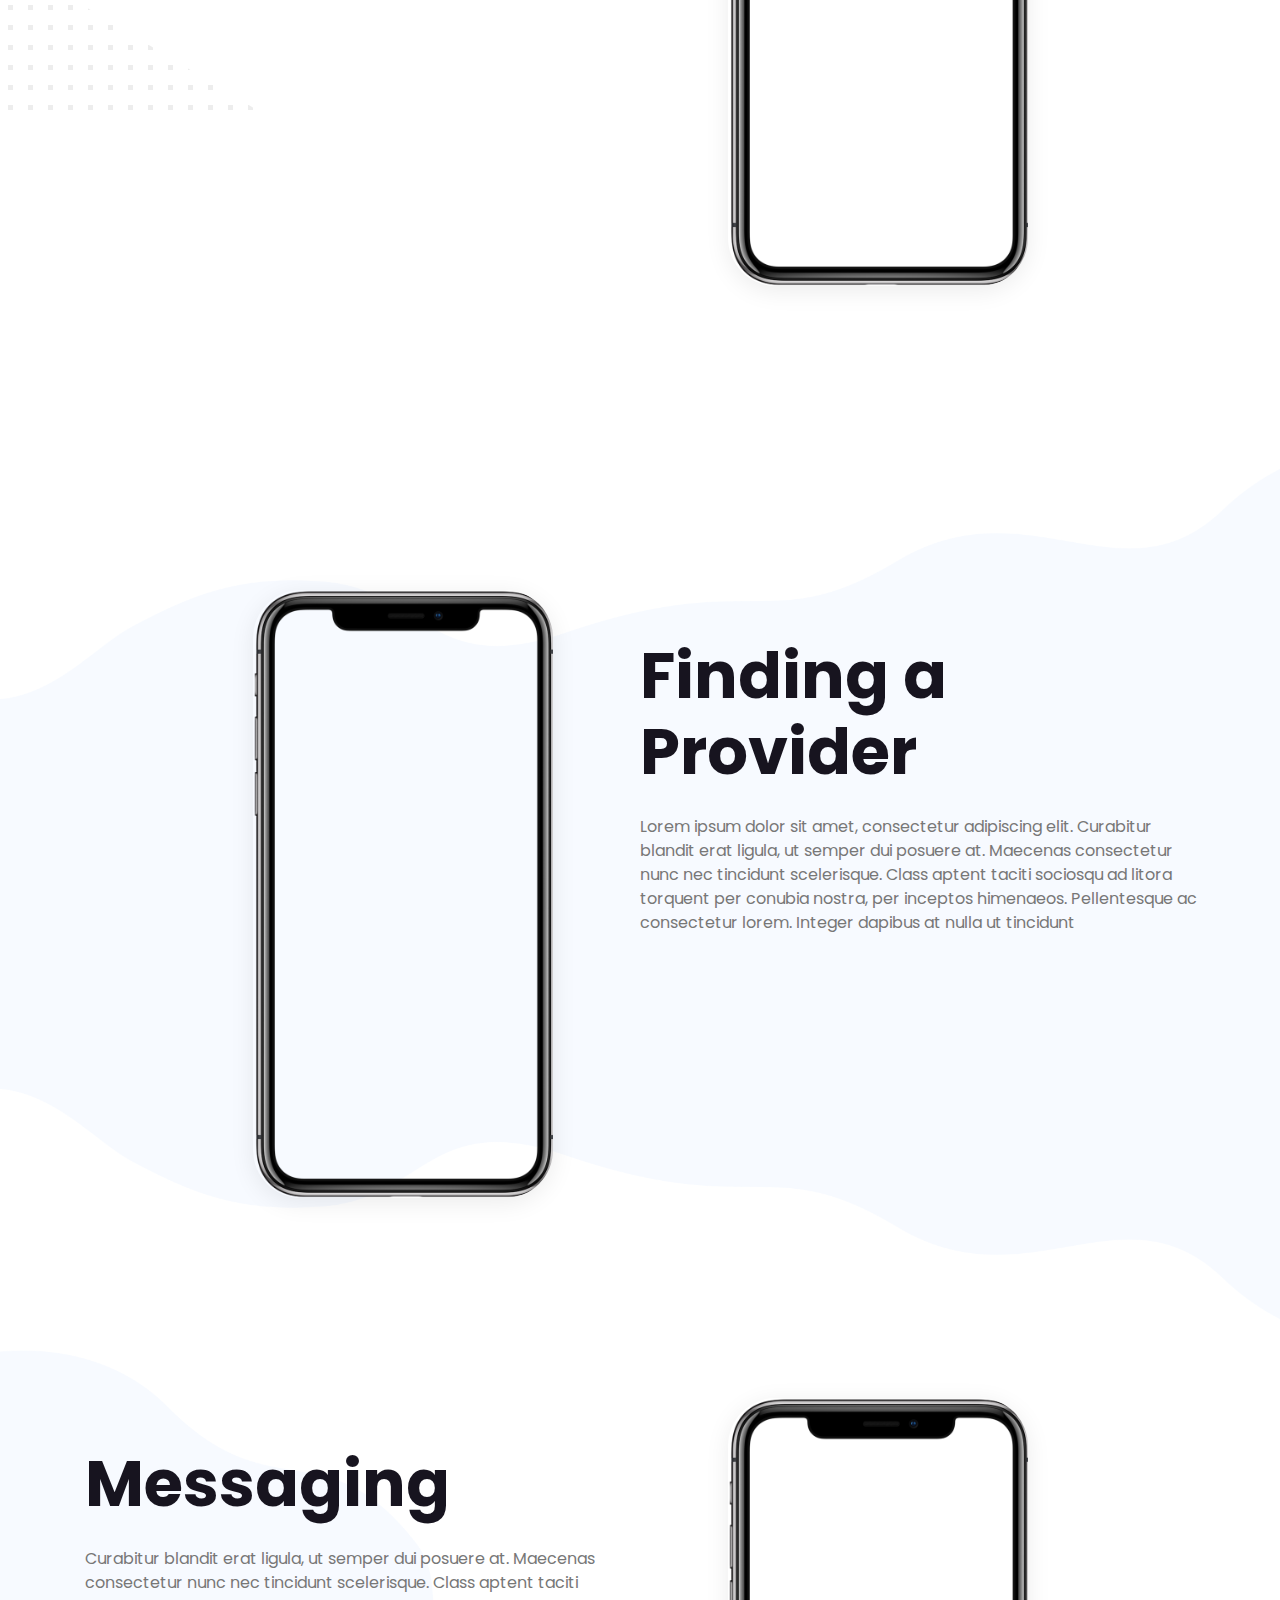
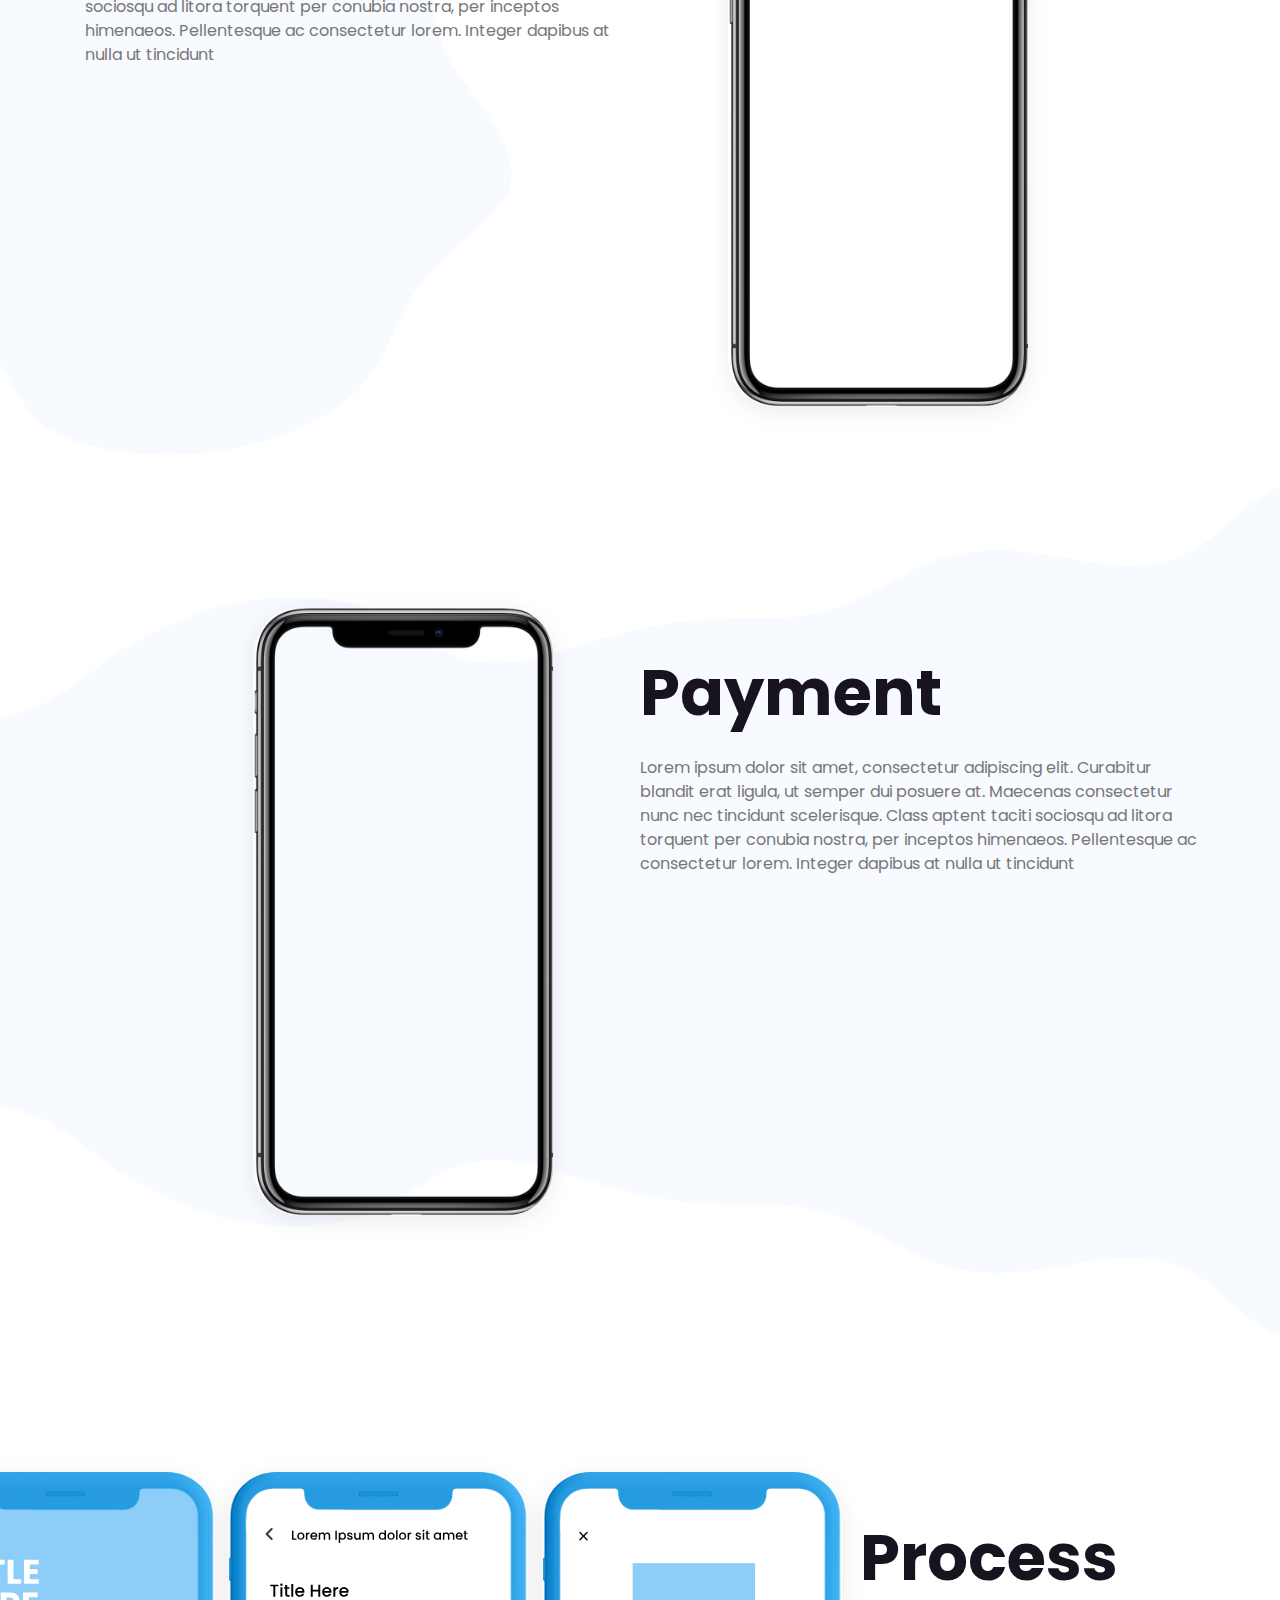
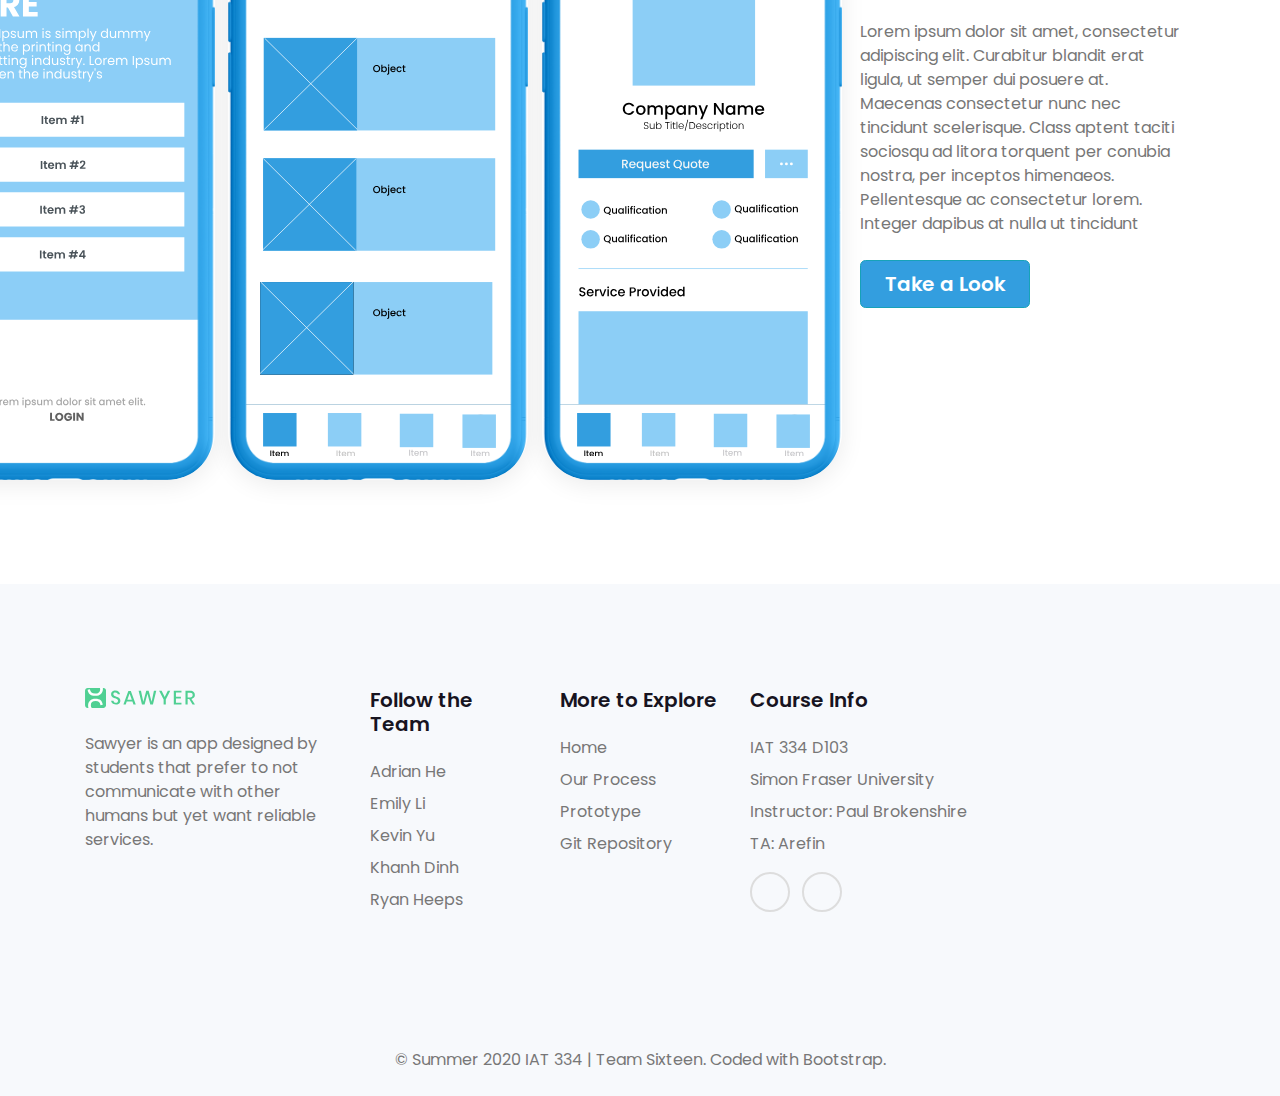
==== commit f51cb9e8: "Updated Text" ====
--- a/index.html
+++ b/index.html
@@ -1,3 +1,4 @@
+<!-- IAT 334 -->
 <!DOCTYPE html>
 <html>
 
@@ -7,7 +8,7 @@
   <title>Sawyer | IAT 334</title>
   <meta name="description" content="">
   <meta name="viewport" content="width=device-width, initial-scale=1">
-  <meta name="robots" content="all,follow">
+
   <!-- Bootstrap CSS-->
   <link rel="stylesheet" href="vendor/bootstrap/css/bootstrap.min.css">
   <!-- Owl Carousel-->
@@ -15,7 +16,7 @@
   <link rel="stylesheet" href="vendor/owl.carousel2/assets/owl.theme.default.css">
   <!-- Modal Video-->
   <link rel="stylesheet" href="vendor/modal-video/css/modal-video.min.css">
-  <!-- Device Mockup-->
+  <!-- Device Mockup-->   <!-- CSS for displayed mockups were copied/pasted into our own CSS-->
   <link rel="stylesheet" href="css/device-mockups.css">
   <!-- Custom stylesheet-->
   <link rel="stylesheet" href="css/style.default.css" id="theme-stylesheet">
@@ -71,16 +72,17 @@
 
       <div class="row py-5">
         <div class="col-lg-5 py-5">
-          <h1 class="font-weight-bold">INSERT CATCHY TITLE</h1>
-          <p class="my-4 text-muted">When life gets busy, don't face it down alone. Get help with trusted contractors and businesses in your local area.
-            Blah blah blah blah pah mah nah.
+          <h1 class="font-weight-bold">Get Connected Through Sawyer</h1>
+          <p class="my-4 text-muted">When life gets busy, don't wait to fix your problems.
+            Save time and money while locating trusted service providers and contractors that best fit your needs in your local area.
+
           </p>
           <ul class="list-inline mb-0">
             <li class="list-inline-item"><a class="btn btn-primary btn-lg px-4 link-scroll" href="https://cloud.protopie.io/p/a81b305372/28?ui=true&mockup=true&touchHint=true&scaleToFit=false&cursorType=touch" target="_blank">Try The Prototype</a></li>
           </ul>
         </div>
         <div class="col-lg-6 ml-auto">
-          <div class="device-wrapper mx-auto" style="position: absolute; top: -25px;">
+          <div class="device-wrapper mx-auto" style="position: absolute; top: -25px; transform: scale(0.9)">
             <div class="device shadow" data-device="iPhoneX" data-orientation="portrait" data-color="black">
               <div class="screen"><img class="img-fluid" src="img/mockupimg/Logo.svg" alt=""></div>
 
@@ -88,7 +90,7 @@
             </div>
           </div>
 
-          <div class="device-wrapper mx-auto" style="position: relative; left: 59px;top: -50px; z-index: 0; width: 70%;">
+          <div class="device-wrapper mx-auto" style="position: relative; left: 59px;top: -50px; z-index: 0; width: 70%; transform: scale(0.9)">
             <div class="device shadow" data-device="iPhoneX" data-orientation="portrait" data-color="black">
               <div class="screen"><img class="img-fluid" src="img/mockupimg/Register.svg" alt=""></div>
 
@@ -113,11 +115,11 @@
             <!-- Services Item-->
             <div class="card border-0 shadow rounded-lg py-4 text-left">
               <div class="card-body p-5">
-                <svg class="svg-icon svg-icon-light" style="width:60px;height:60px;color:#ff904e">
+                <svg class="svg-icon svg-icon-light" style="width:60px;height:60px;color:#FFCD1A">
                   <use xlink:href="#deadline-1"> </use>
                 </svg>
-                <h3 class="font-weight-normal h4 my-4">INSERT MAIN FEATURE 1</h3>
-                <p class="text-small mb-0">Lorem ipsum dolor amet consectetur adipisicing sed do eiusmod tempor incididunt ut labore.</p>
+                <h3 class="font-weight-normal h4 my-4">Optimized Searches</h3>
+                <p class="text-small mb-0">Sawyer allows you to locate the perfect professional for your needs by availability, rating, and distance.</p>
               </div>
             </div>
           </div>
@@ -125,11 +127,11 @@
             <!-- Services Item-->
             <div class="card border-0 shadow rounded-lg py-4 text-left">
               <div class="card-body p-5">
-                <svg class="svg-icon svg-icon-light" style="width:60px;height:60px;color:#39f8d2">
+                <svg class="svg-icon svg-icon-light" style="width:60px;height:60px;color:#50D093">
                   <use xlink:href="#security-shield-1"> </use>
                 </svg>
-                <h3 class="font-weight-normal h4 my-4">INSERT MAIN FEATURE 2</h3>
-                <p class="text-small mb-0">All contractors and businesses on Sawyer have been verified for their skill and quality of service</p>
+                <h3 class="font-weight-normal h4 my-4">Verified Providers</h3>
+                <p class="text-small mb-0">Sawyer guarantees that all contractors are licensed professionals and are properly insured for the jobs they offer.</p>
               </div>
             </div>
           </div>
@@ -137,11 +139,11 @@
             <!-- Services Item-->
             <div class="card border-0 shadow rounded-lg py-4 text-left">
               <div class="card-body p-5">
-                <svg class="svg-icon svg-icon-light" style="width:60px;height:60px;color:#8190ff">
+                <svg class="svg-icon svg-icon-light" style="width:60px;height:60px;color:#339EDF">
                   <use xlink:href="#arrow-target-1"> </use>
                 </svg>
-                <h3 class="font-weight-normal h4 my-4">INSERT MAIN FEATURE 3</h3>
-                <p class="text-small mb-0">Lorem ipsum dolor amet consectetur adipisicing sed do eiusmod tempor incididunt ut labore.</p>
+                <h3 class="font-weight-normal h4 my-4">Secure Payment</h3>
+                <p class="text-small mb-0">Payments are processed through the Sawyer app and require <br>multi-step verification to ensure the satisfaction of all parties. </p>
               </div>
             </div>
           </div>
@@ -173,9 +175,9 @@
           </div>
         </div>
         <div class="col-lg-6">
-          <h2>INSERT CATCHY TITLE FOR BUSINESS/CONTRACTORS</h2>
-          <p class="text-muted">Dolor sit amet consectetur elit sed do eiusmod tempor incididunt labore dolore magna aliqua enim ad minim veniam quis nostrud exercitation.</p>
-          <!-- <button class="btn btn-primary js-modal-btn" data-video-id="B6uuIHpFkuo"><i class="fas fa-play-circle mr-2"></i>Play video</button> -->
+          <h2>Market Yourself and Your Business Through Sawyer</h2>
+          <p class="text-muted">One of the most difficult challenges of a new business is putting yourself out there and finding customers.
+            Sawyer helps to eliminate the stress of marketing yourself by helping connect you with users in your area.</p>
         </div>
       </div>
     </div>
@@ -183,15 +185,14 @@
   <section class="py-0" id="services"  style="background: url(img/service-bg.svg) no-repeat; background-size: cover">
     <div class="container">
       <div class="row align-items-center py-5">
-        <div class="col-lg-6 mb-5 mb-lg-0">
-          <h2>CATCHY TITLE FOR FEATURES FOR BUSINESS/CONTRACTORS</h2>
-          <p class="text-muted">Dolor sit amet consectetur elit sed do eiusmod tempor incididunt labore dolore magna aliqua enim ad minim veniam quis nostrud exercitation.</p>
-          <ul class="list-check">
-            <li class="text-muted mb-2">Various Analysis Options</li>
-            <li class="text-muted mb-2">Page Load Details (time, size, number of requests)</li>
-            <li class="text-muted mb-2">Waterfall, Video and Report History</li>
+        <div class="col-lg-6 mb-5 mb-lg-0 " style="padding-right:50px;">
+          <h2>You Bring The Skills, Sawyer Handles The Rest</h2>
+          <p class="text-muted">Why start from square one, when you could start with Sawyer? Sawyer provides the means for contractors like yourself to locate customers and to identify ways to improve and expand your services.</p>
+          <ul class="list-check" style="padding-top:20px;">
+            <li class="text-muted mb-2">Registration completed entirely online</li>
+            <li class="text-muted mb-2">Analytics of job popularity in your area</li>
+            <li class="text-muted mb-2">Invoicing and payment handled safely and securely</li>
           </ul>
-          <button class="btn btn-primary js-modal-btn" data-video-id="B6uuIHpFkuo"><i class="fas fa-play-circle mr-2"></i>Play video</button>
         </div>
         <div class="col-lg-6">
           <div class="row">
@@ -199,11 +200,11 @@
               <!-- Services Item-->
               <div class="card border-0 shadow rounded-lg text-left px-2">
                 <div class="card-body px py-5">
-                  <svg class="svg-icon" style="width:40px;height:40px;color:#ff904e">
+                  <svg class="svg-icon" style="width:40px;height:40px;color:#50D093">
                     <use xlink:href="#document-saved-1"> </use>
                   </svg>
-                  <h3 class="h5 font-weight-normal h4 my-3">FEATURE 1</h3>
-                  <p class="text-small mb-0 text-muted">Lorem ipsum dolor amet consectetur adipisicing.</p>
+                  <h3 class="h5 font-weight-normal h4 my-3">Registration</h3>
+                  <p class="text-small mb-0 text-muted">Verify your identity and sign-up as a business or an independent contractor.</p>
                 </div>
               </div>
             </div>
@@ -211,11 +212,11 @@
               <!-- Services Item-->
               <div class="card border-0 shadow rounded-lg text-left px-2">
                 <div class="card-body px py-5">
-                  <svg class="svg-icon" style="width:40px;height:40px;color:#39f8d2">
+                  <svg class="svg-icon" style="width:40px;height:40px;color:#FFCD1A">
                     <use xlink:href="#map-marker-1"> </use>
                   </svg>
-                  <h3 class="h5 font-weight-normal h4 my-3">FEATURE 2 </h3>
-                  <p class="text-small mb-0 text-muted">Lorem ipsum dolor amet consectetur adipisicing.</p>
+                  <h3 class="h5 font-weight-normal h4 my-3">Location</h3>
+                  <p class="text-small mb-0 text-muted">Manage your areas of service and distance between job sites</p>
                 </div>
               </div>
             </div>
@@ -223,11 +224,11 @@
               <!-- Services Item-->
               <div class="card border-0 shadow rounded-lg text-left px-2">
                 <div class="card-body px py-5">
-                  <svg class="svg-icon" style="width:40px;height:40px;color:#8190ff">
+                  <svg class="svg-icon" style="width:40px;height:40px;color:#339EDF">
                     <use xlink:href="#arrow-target-1"> </use>
                   </svg>
-                  <h3 class="h5 font-weight-normal h4 my-3">FEATURE 3</h3>
-                  <p class="text-small mb-0 text-muted">Lorem ipsum dolor amet consectetur adipisicing.</p>
+                  <h3 class="h5 font-weight-normal h4 my-3">Connect</h3>
+                  <p class="text-small mb-0 text-muted">Once your services page is up, connect with customers to locate jobs</p>
                 </div>
               </div>
             </div>
@@ -238,8 +239,8 @@
                   <svg class="svg-icon" style="width:40px;height:40px;color:#ff634b">
                     <use xlink:href="#sorting-1"> </use>
                   </svg>
-                  <h3 class="h5 font-weight-normal h4 my-3">FEATURE 4</h3>
-                  <p class="text-small mb-0 text-muted">Lorem ipsum dolor amet consectetur adipisicing.</p>
+                  <h3 class="h5 font-weight-normal h4 my-3">Fine Tune</h3>
+                  <p class="text-small mb-0 text-muted">Control every aspect, including services, pricing, and availability.</p>
                 </div>
               </div>
             </div>
@@ -439,7 +440,7 @@
             Pellentesque ac consectetur lorem. Integer dapibus at nulla ut tincidunt
           </p>
           <ul class="list-inline mb-0">
-            <li class="list-inline-item"><a class="btn btn-primary btn-lg px-4 link-scroll" href="process.html">Take a Look</a></li>
+            <li class="list-inline-item"><a class="btn btn-info btn-lg px-4 link-scroll" href="process.html">Take a Look</a></li>
           </ul>
         </div>
       </div>
@@ -485,8 +486,10 @@
           <div class="col-lg-5">
             <h2 class="h5 mb-4">Course Info</h2>
             <ul class="list-unstyled mr-4 mb-3">
+              <li class="mb-2 text-muted">IAT 334 D103</li>
               <li class="mb-2 text-muted">Simon Fraser University</li>
-              <li class="mb-2 text-muted">IAT 334 D103</li>
+              <li class="mb-2 text-muted">Instructor: Paul Brokenshire</li>
+              <li class="mb-2 text-muted">TA: Arefin</li>
             </ul>
             <ul class="list-inline mb-0">
               <li class="list-inline-item"><a class="social-link" href="https://cloud.protopie.io/p/a81b305372/28?ui=true&mockup=true&touchHint=true&scaleToFit=false&cursorType=touch" target="_blank"><i class="fas fa-mobile-alt"></i></a></li>
--- a/css/style.default.css
+++ b/css/style.default.css
@@ -961,6 +961,10 @@
   z-index: 1;
 }
 
+.footer-bg{
+  background: #F7F9FC;
+}
+
 .section-padding {
   padding: 6.5rem 0;
 }
@@ -1026,7 +1030,7 @@
   top: 50%;
   -webkit-transform: translateY(-50%);
   transform: translateY(-50%);
-  color: #5954cb;
+  color: #50D093;
 }
 
 .social-link {
@@ -1466,14 +1470,14 @@
 
 .btn-info {
   color: #fff;
-  background-color: #17a2b8;
+  background-color: #339EDF;
   border-color: #17a2b8;
 }
 
 .btn-info:hover {
   color: #fff;
-  background-color: #138496;
-  border-color: #117a8b;
+  background-color: #8CCEF6;
+  border-color: #8CCEF6;
 }
 
 .btn-info:focus, .btn-info.focus {
--- a/css/custom.css
+++ b/css/custom.css
@@ -2,3 +2,112 @@
   width: 100%;
 
 } */
+/*
+.my-sidebar {
+    -ms-flex: 0 0 430px;
+    flex: 0 0 430px;
+    background-color: greenyellow;
+} */
+
+/************ Modal BG by Emily Li (I used in my portfolio yeee) ***************/
+.modal-photo{
+  border-radius: 5px;
+  cursor: pointer;
+  transition: 0.3s;
+
+}
+
+.modal-photo:hover, .modal-photo:focus {
+	opacity: 0.7;
+	transform: scale(1.05);
+}
+
+.modalStyle{
+	display: none; /* Hidden*/
+	position: fixed;
+	z-index: 1050;
+	padding-top: 4%;
+	left: 0;
+	top: 0;
+	width: 100%;
+	height: 100%;
+	overflow: auto;
+	background-color: rgba(0,0,0,0.9);
+}
+
+.modal-content{
+	margin: auto;
+	display: block;
+	width: 60%
+}
+
+/* Caption of Modal Image */
+#caption {
+	margin: auto;
+	display: block;
+	width: 80%;
+	max-width: 70%;
+	text-align: center;
+	color: #ccc;
+	padding: 10px 0;
+	height: 150px;
+}
+
+/* Animation Zoom In */
+.modal-content, #caption {
+  -webkit-animation-name: zoom;
+  -webkit-animation-duration: 0.6s;
+  animation-name: zoom;
+  animation-duration: 0.6s;
+}
+
+@-webkit-keyframes zoom {
+  from {-webkit-transform:scale(0)}
+  to {-webkit-transform:scale(1)}
+}
+
+@keyframes zoom {
+  from {transform:scale(0)}
+  to {transform:scale(1)}
+}
+
+/* The Close Button */
+.close {
+  position: absolute;
+  top: 15px;
+  right: 35px;
+  color: #f1f1f1;
+  font-size: 40px;
+  font-weight: bold;
+  transition: 0.3s;
+}
+
+.close:hover, .close:focus {
+  color: #bbb;
+  text-decoration: none;
+  cursor: pointer;
+}
+
+/* iframes protopie */
+#frame-wrap{
+
+	padding: 0;
+	margin: auto;
+	overflow: hidden;
+}
+
+#frame-protopie{
+	width: 375px;
+	height: 812px;
+	border: 1px solid black;
+}
+
+#frame-protopie{
+	-ms-zoom:0.75;
+	-moz-transform:scale(0.75);
+	-moz-transform-origin:0 0;
+	-o-transform:scale(0.75);
+	-o-transform-origin:0 0;
+	-webkit-transform:scale(0.75);
+	-webkit-transform-origin:0 0;
+}
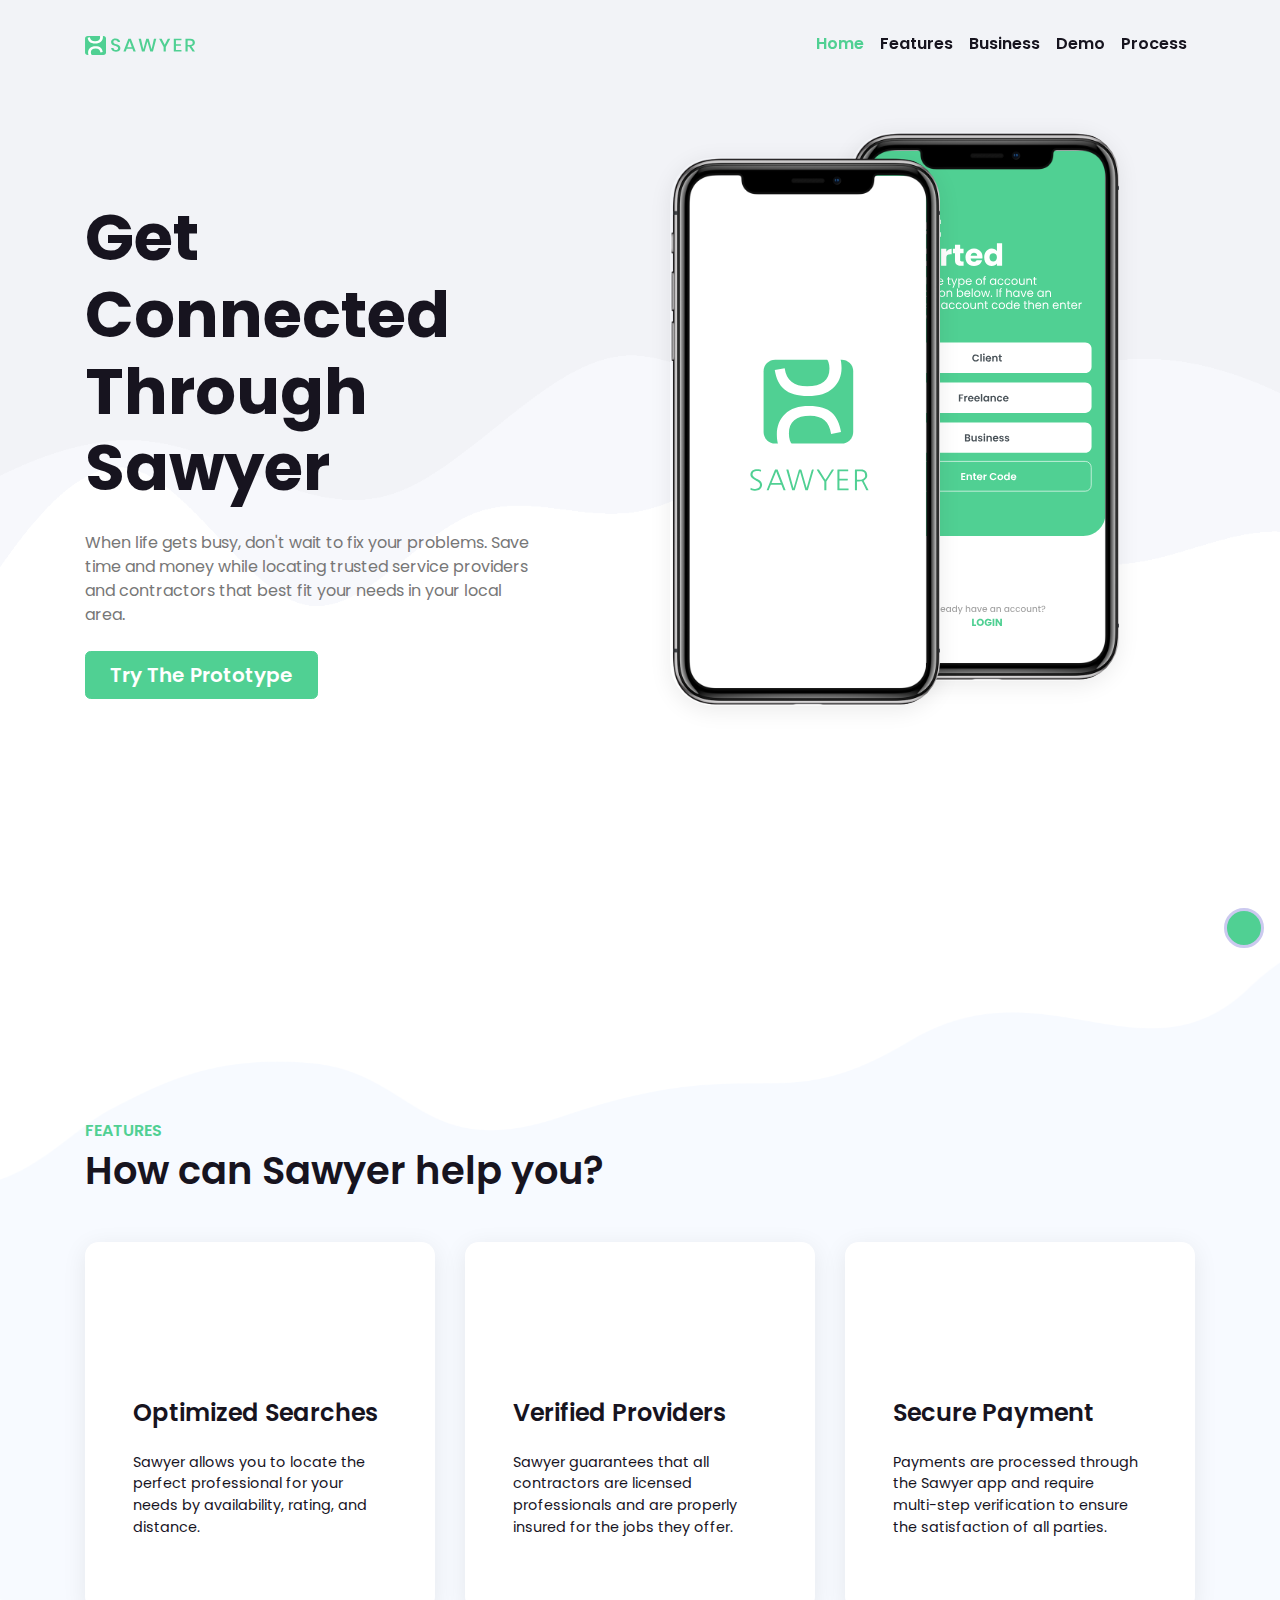
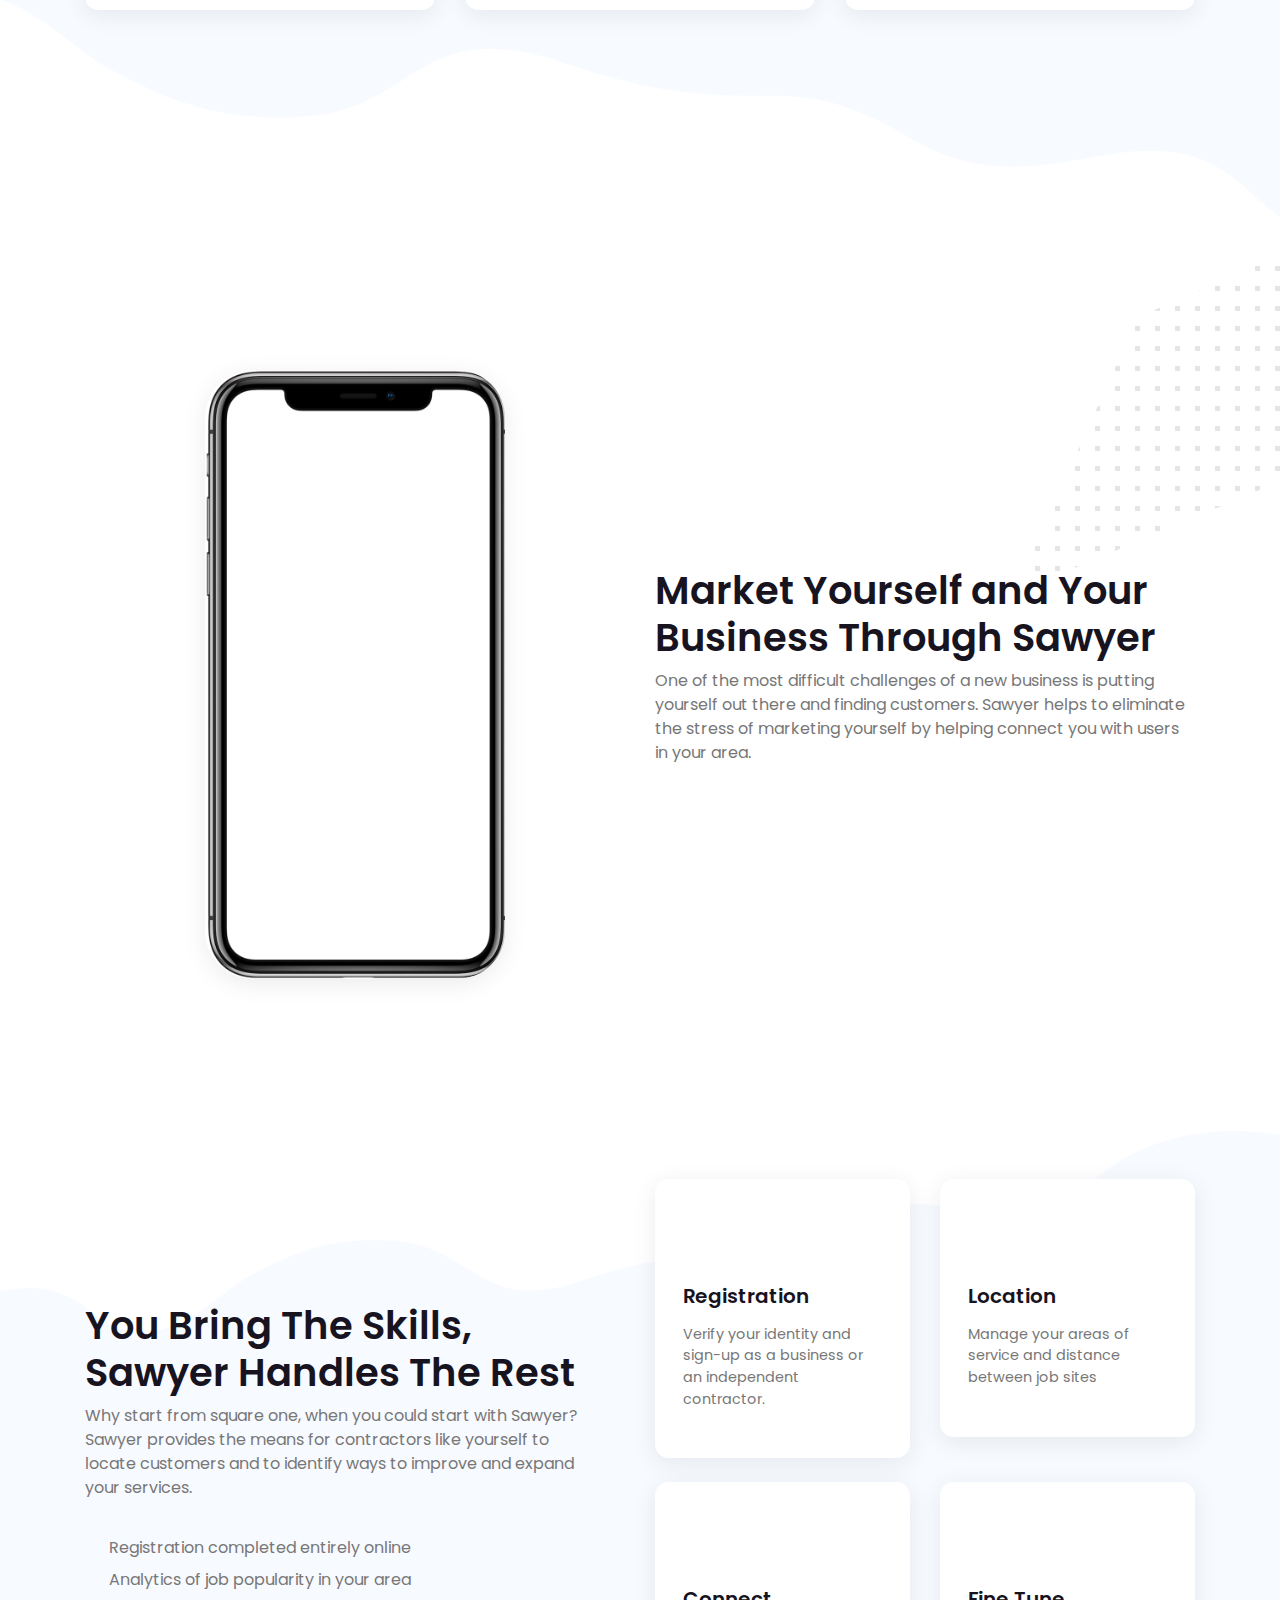
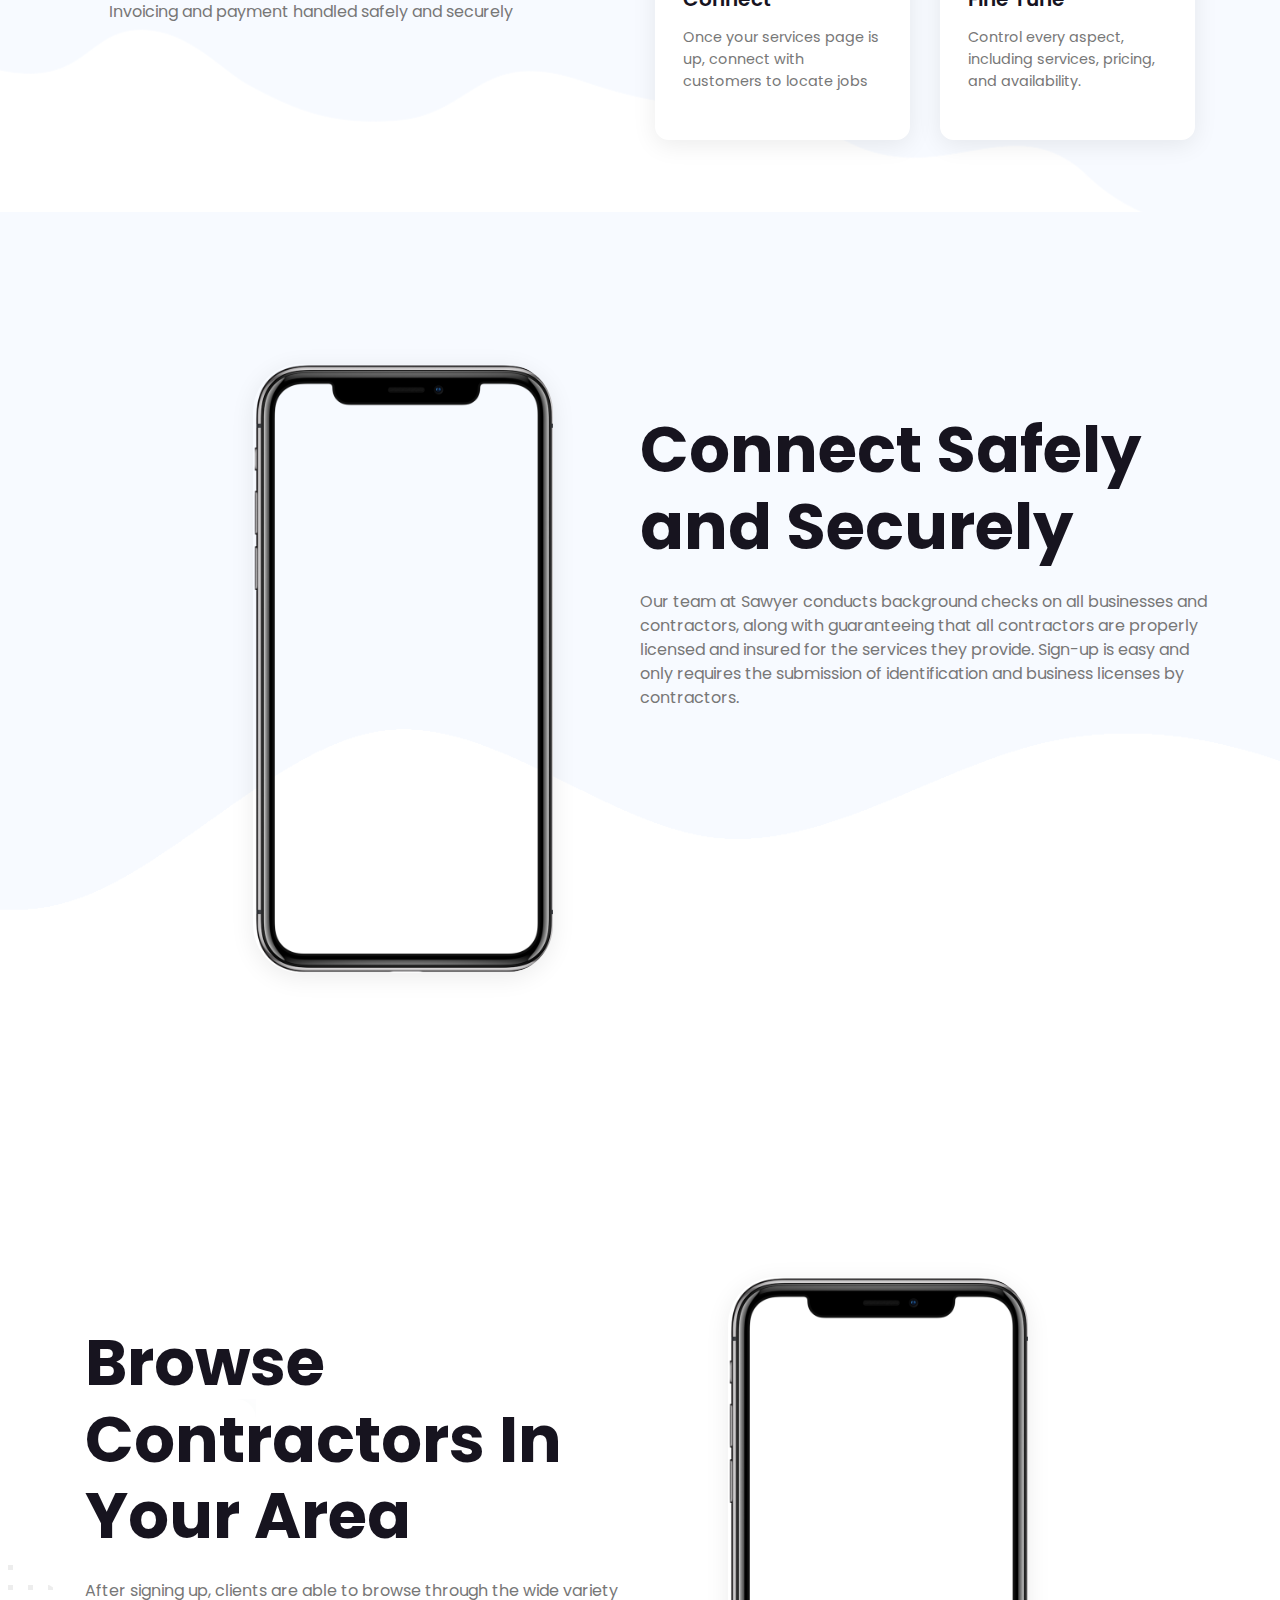
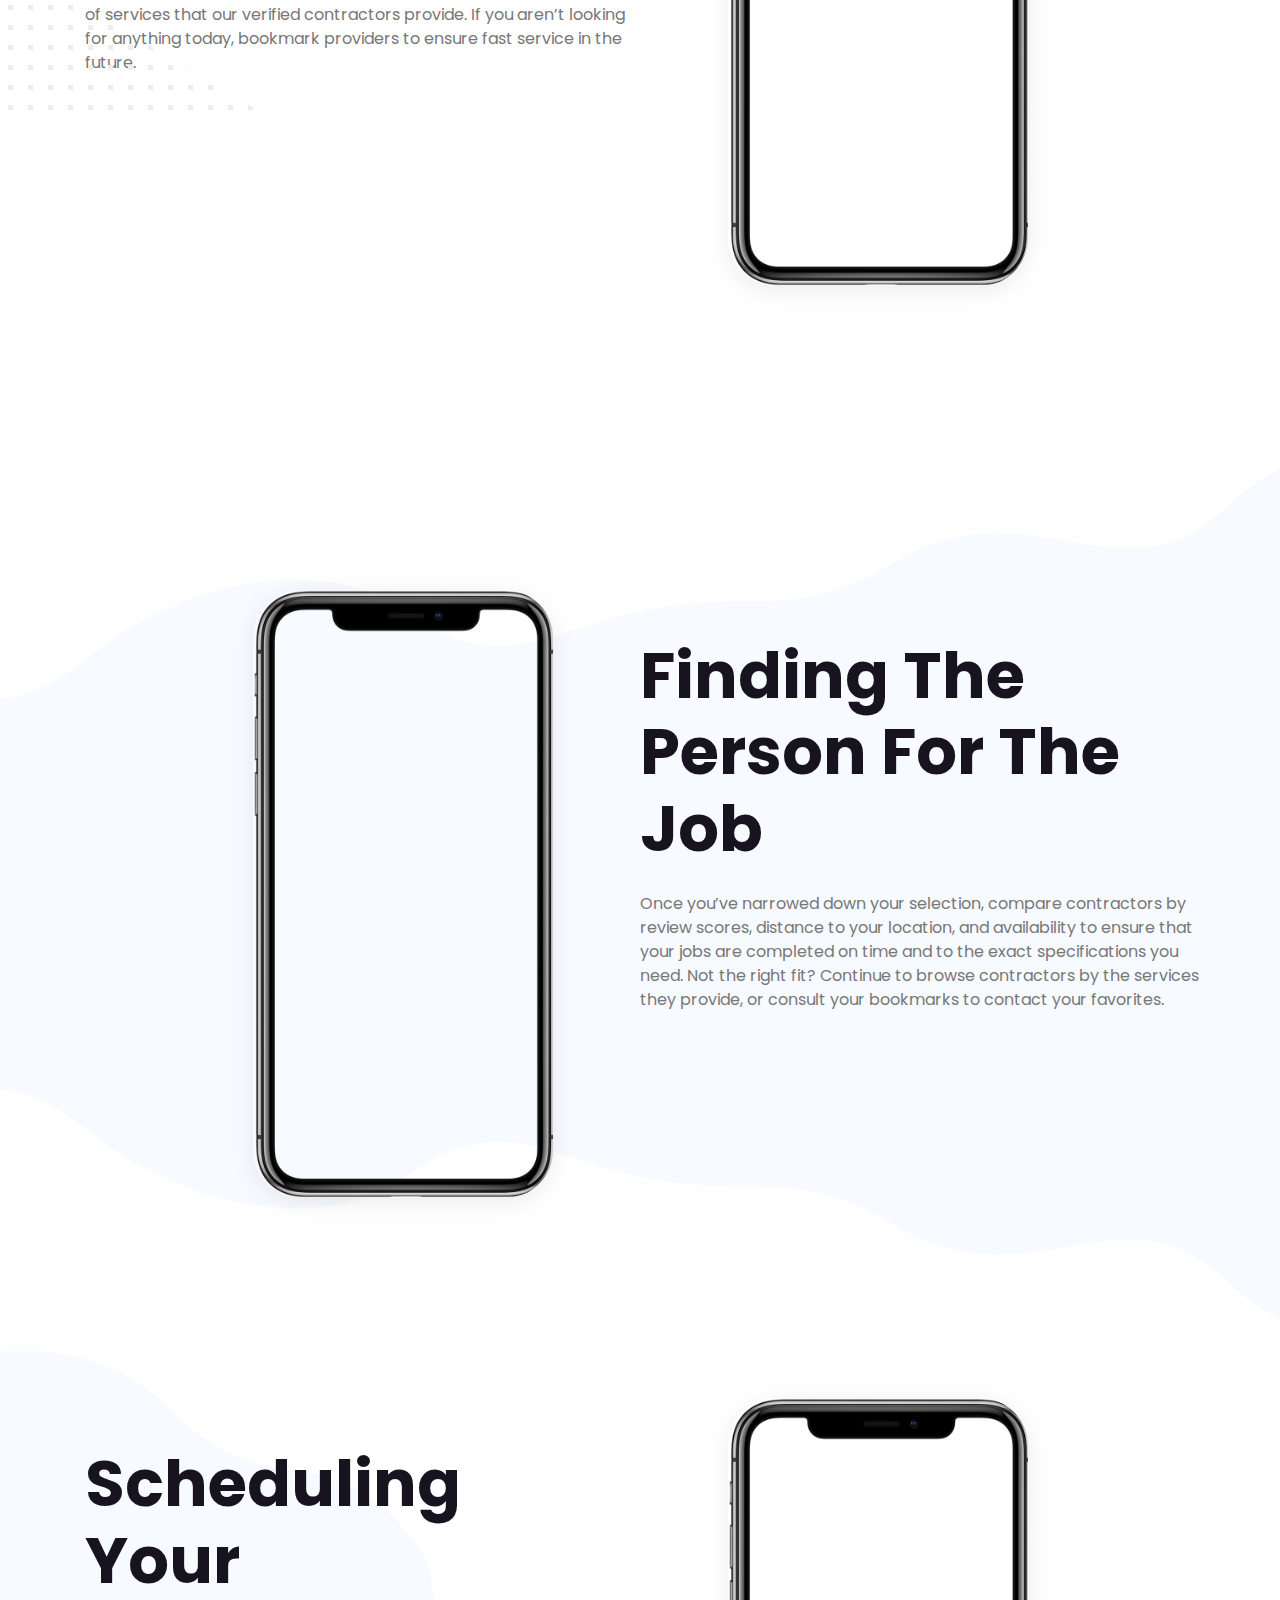
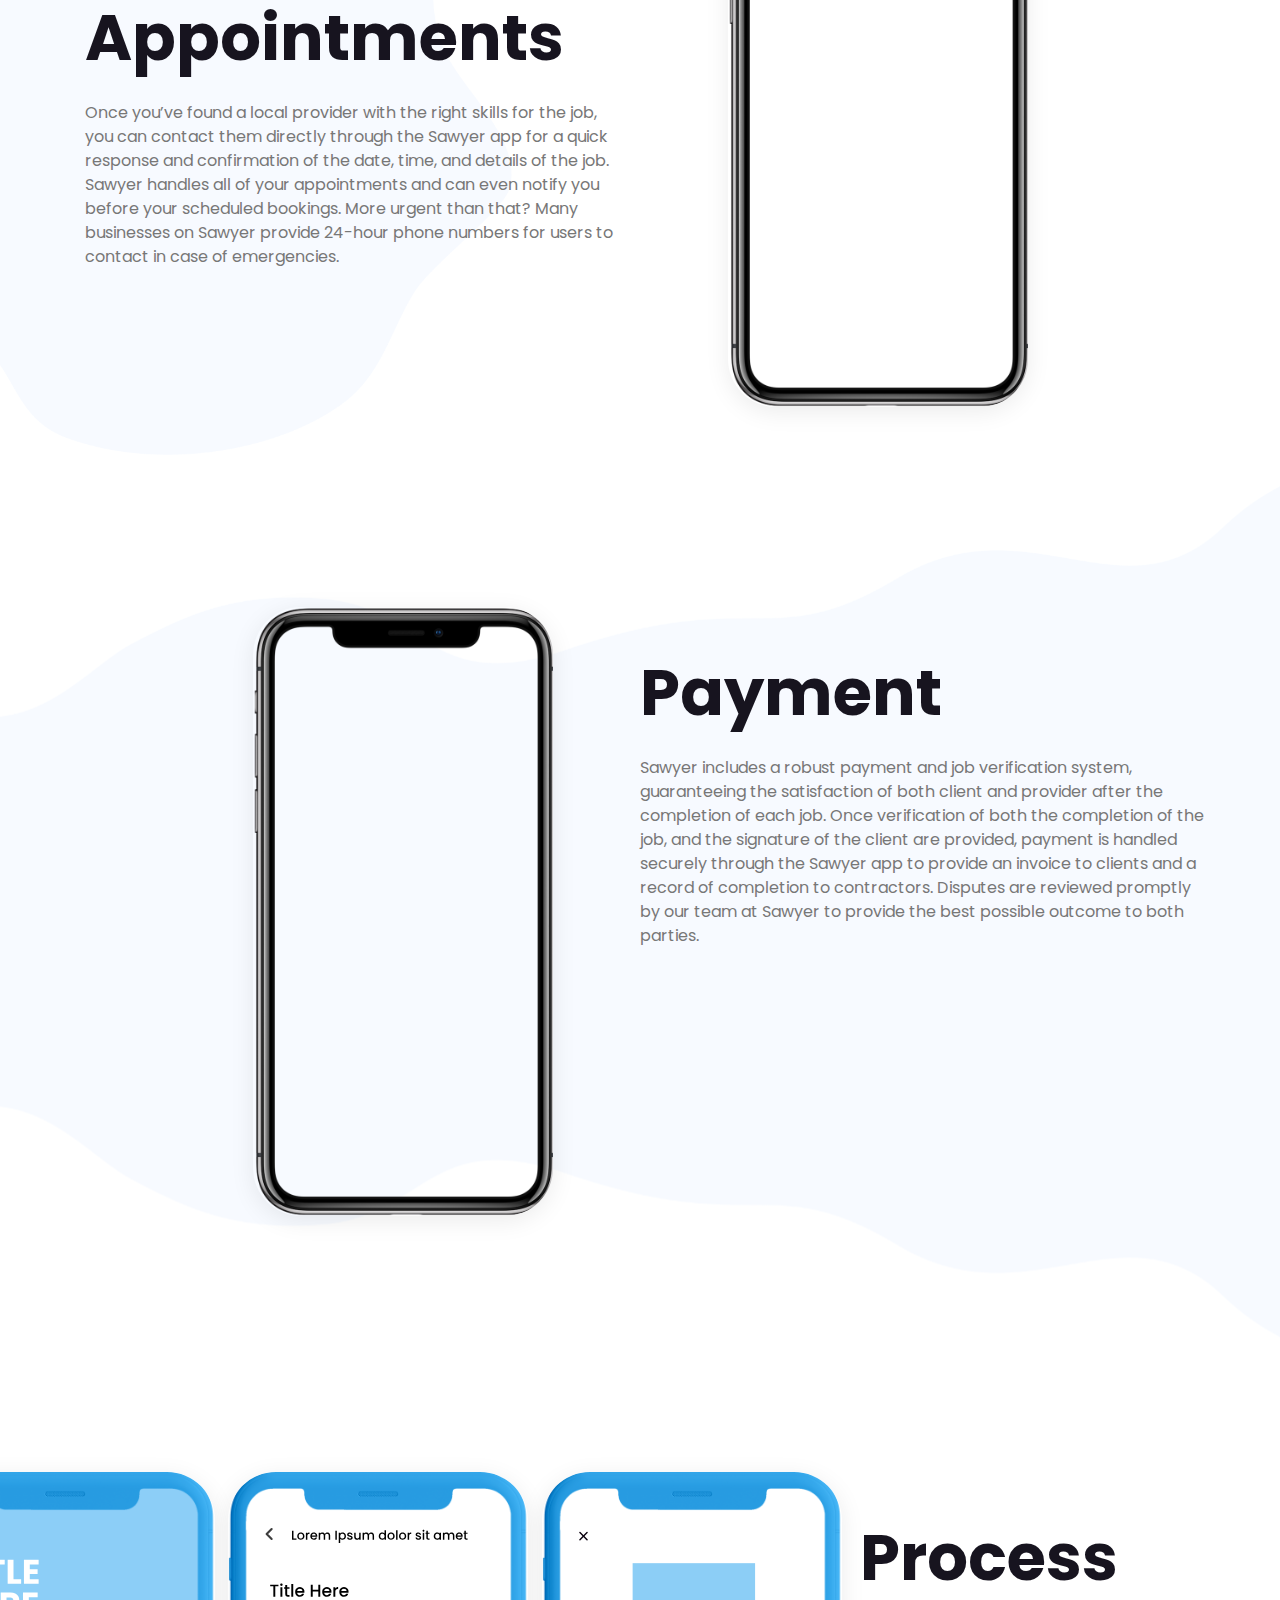
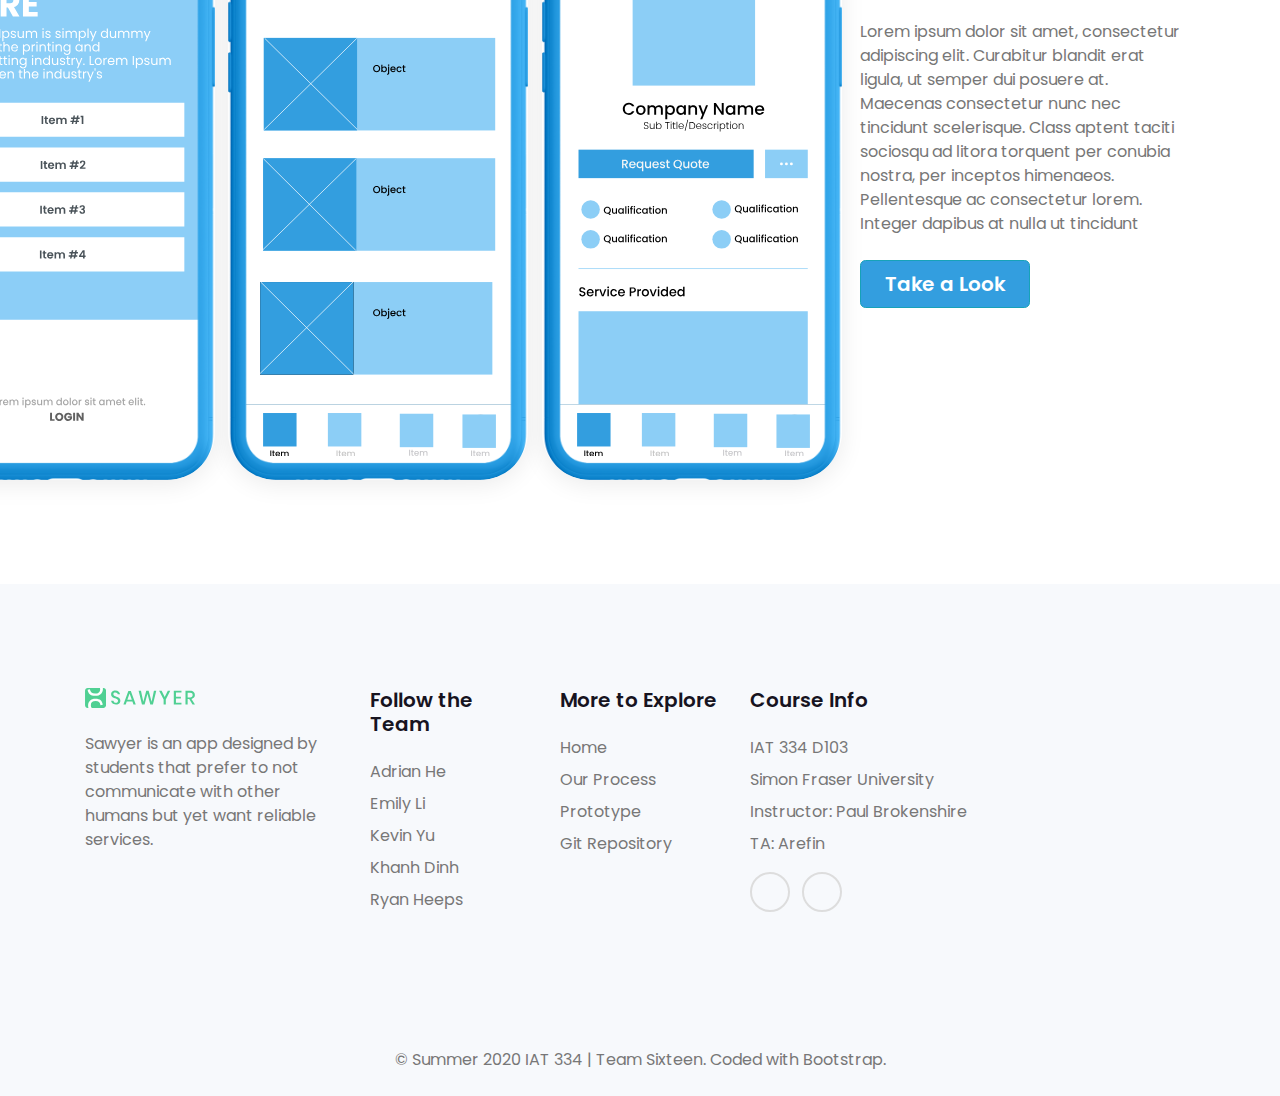
==== commit 81dccc93: "The actual updated version" ====
--- a/index.html
+++ b/index.html
@@ -271,10 +271,8 @@
           </div>
         </div>
         <div class="col-lg-6 py-5 px-0">
-          <h1 class="font-weight-bold">Providers are Verified by our Team</h1>
-          <p class="my-4 text-muted">Don't need to worry about some shady craiglists posting.
-            Each provider is required to do a criminal check and upload their idenifications.
-            It's easy to apply to be a provider on Sawyer (blah blah blah idk)
+          <h1 class="font-weight-bold">Connect Safely and Securely</h1>
+          <p class="my-4 text-muted">Our team at Sawyer conducts background checks on all businesses and contractors, along with guaranteeing that all contractors are properly licensed and insured for the services they provide. Sign-up is easy and only requires the submission of identification and business licenses by contractors.
           </p>
         </div>
       </div>
@@ -289,8 +287,8 @@
               <line x1="0" y1="2" x2="50" y2="2" style="stroke:rgb(80,208,147);stroke-width:5" />
             </svg> -->
 
-          <h1 class="font-weight-bold">Join Sawyer</h1>
-          <p class="my-4 text-muted">It's easy. Just simple sign up right now and start looking for you provider (lol)
+          <h1 class="font-weight-bold">Browse Contractors In Your Area</h1>
+          <p class="my-4 text-muted">After signing up, clients are able to browse through the wide variety of services that our verified contractors provide. If you aren’t looking for anything today, bookmark providers to ensure fast service in the future.
           </p>
         </div>
         <div class="col-lg-5 ml-0 ">
@@ -330,12 +328,8 @@
           </div>
         </div>
         <div class="col-lg-6 py-5 px-0">
-          <h1 class="font-weight-bold">Finding a Provider</h1>
-          <p class="my-4 text-muted">Lorem ipsum dolor sit amet, consectetur adipiscing elit.
-            Curabitur blandit erat ligula, ut semper dui posuere at.
-            Maecenas consectetur nunc nec tincidunt scelerisque.
-            Class aptent taciti sociosqu ad litora torquent per conubia nostra, per inceptos himenaeos.
-            Pellentesque ac consectetur lorem. Integer dapibus at nulla ut tincidunt
+          <h1 class="font-weight-bold">Finding The Person For The Job</h1>
+          <p class="my-4 text-muted">Once you’ve narrowed down your selection, compare contractors by review scores, distance to your location, and availability to ensure that your jobs are completed on time and to the exact specifications you need. Not the right fit? Continue to browse contractors by the services they provide, or consult your bookmarks to contact your favorites.
           </p>
         </div>
       </div>
@@ -346,11 +340,8 @@
     <div class="container">
       <div class="row py-5">
         <div class="col-lg-6 py-5">
-          <h1 class="font-weight-bold">Messaging</h1>
-          <p class="my-4 text-muted">Curabitur blandit erat ligula, ut semper dui posuere at.
-            Maecenas consectetur nunc nec tincidunt scelerisque.
-            Class aptent taciti sociosqu ad litora torquent per conubia nostra, per inceptos himenaeos.
-            Pellentesque ac consectetur lorem. Integer dapibus at nulla ut tincidunt
+          <h1 class="font-weight-bold">Scheduling Your Appointments</h1>
+          <p class="my-4 text-muted">Once you’ve found a local provider with the right skills for the job, you can contact them directly through the Sawyer app for a quick response and confirmation of the date, time, and details of the job. Sawyer handles all of your appointments and can even notify you before your scheduled bookings. More urgent than that? Many businesses on Sawyer provide 24-hour phone numbers for users to contact in case of emergencies.
           </p>
         </div>
         <div class="col-lg-5 ml-0 ">
@@ -389,11 +380,7 @@
         </div>
         <div class="col-lg-6 py-5 px-0">
           <h1 class="font-weight-bold">Payment</h1>
-          <p class="my-4 text-muted">Lorem ipsum dolor sit amet, consectetur adipiscing elit.
-            Curabitur blandit erat ligula, ut semper dui posuere at.
-            Maecenas consectetur nunc nec tincidunt scelerisque.
-            Class aptent taciti sociosqu ad litora torquent per conubia nostra, per inceptos himenaeos.
-            Pellentesque ac consectetur lorem. Integer dapibus at nulla ut tincidunt
+          <p class="my-4 text-muted">Sawyer includes a robust payment and job verification system, guaranteeing the satisfaction of both client and provider after the completion of each job. Once verification of both the completion of the job, and the signature of the client are provided, payment is handled securely through the Sawyer app to provide an invoice to clients and a record of completion to contractors. Disputes are reviewed promptly by our team at Sawyer to provide the best possible outcome to both parties.
           </p>
         </div>
       </div>
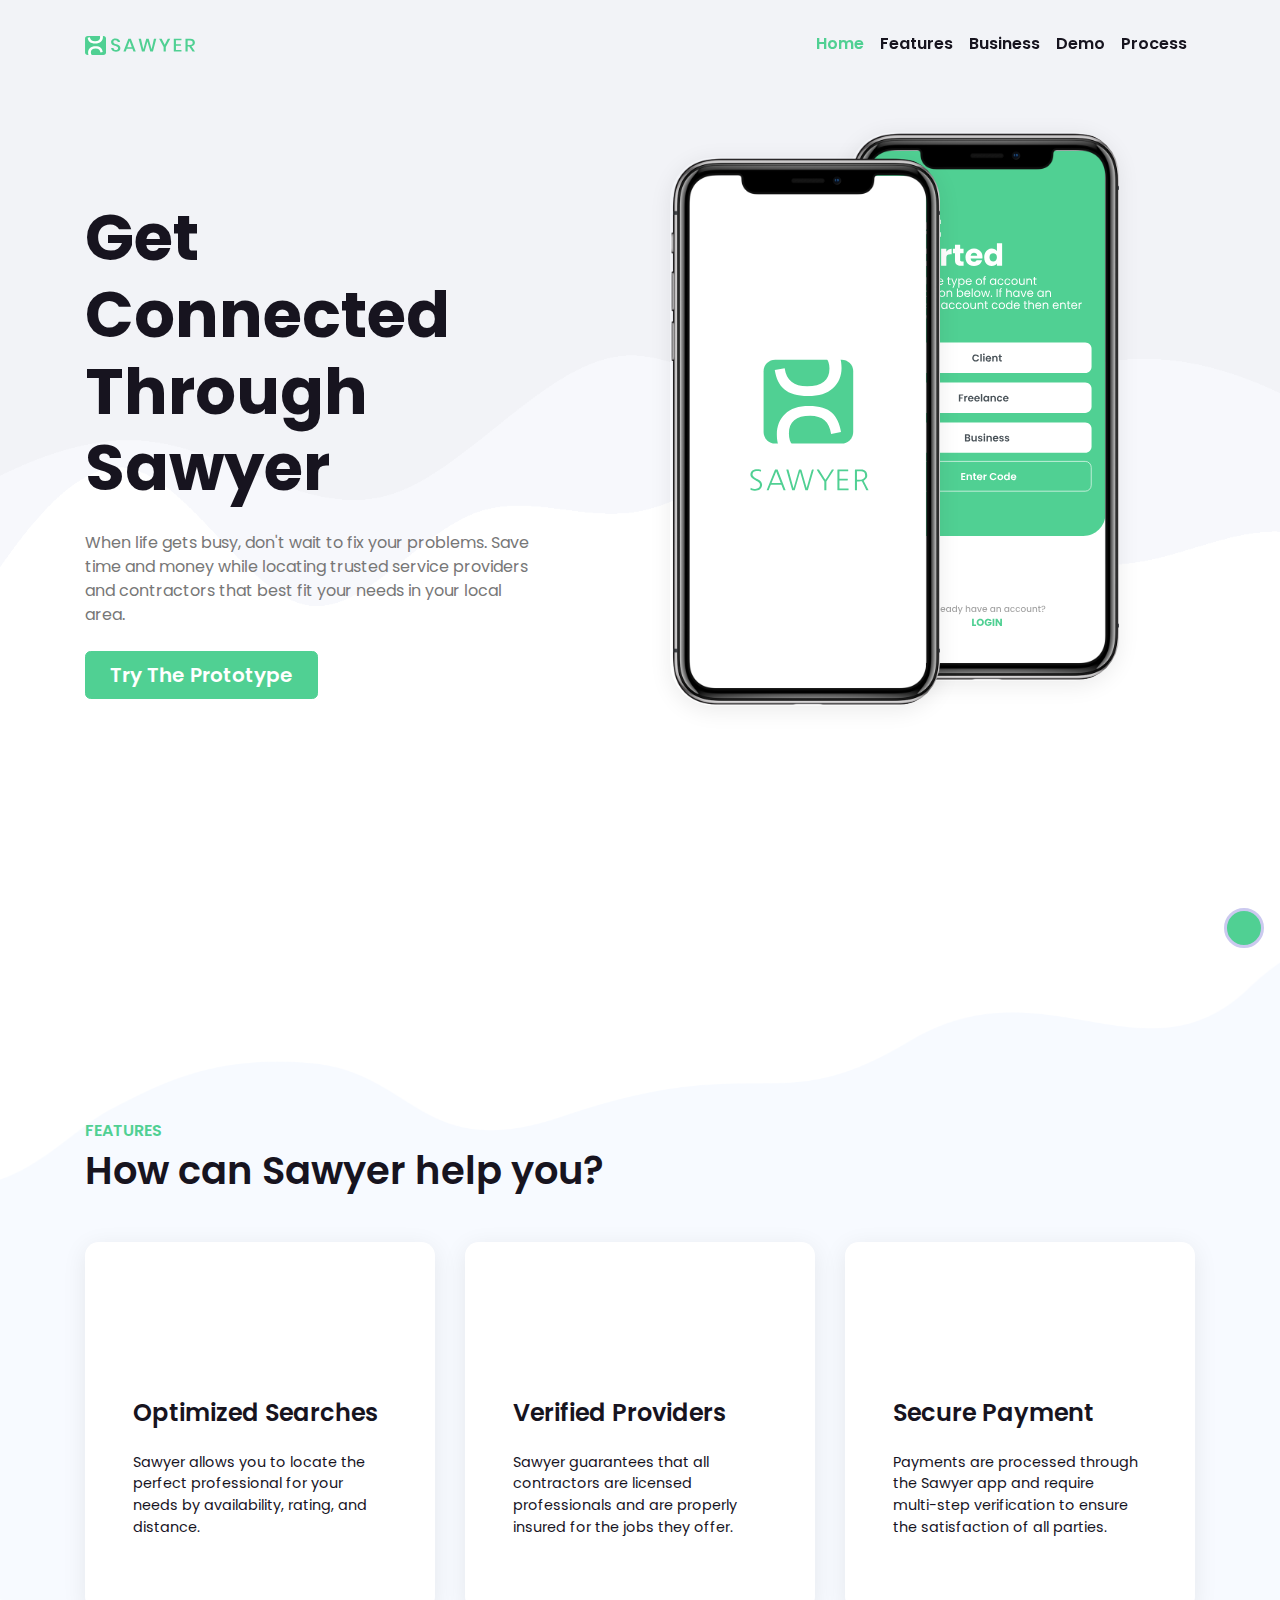
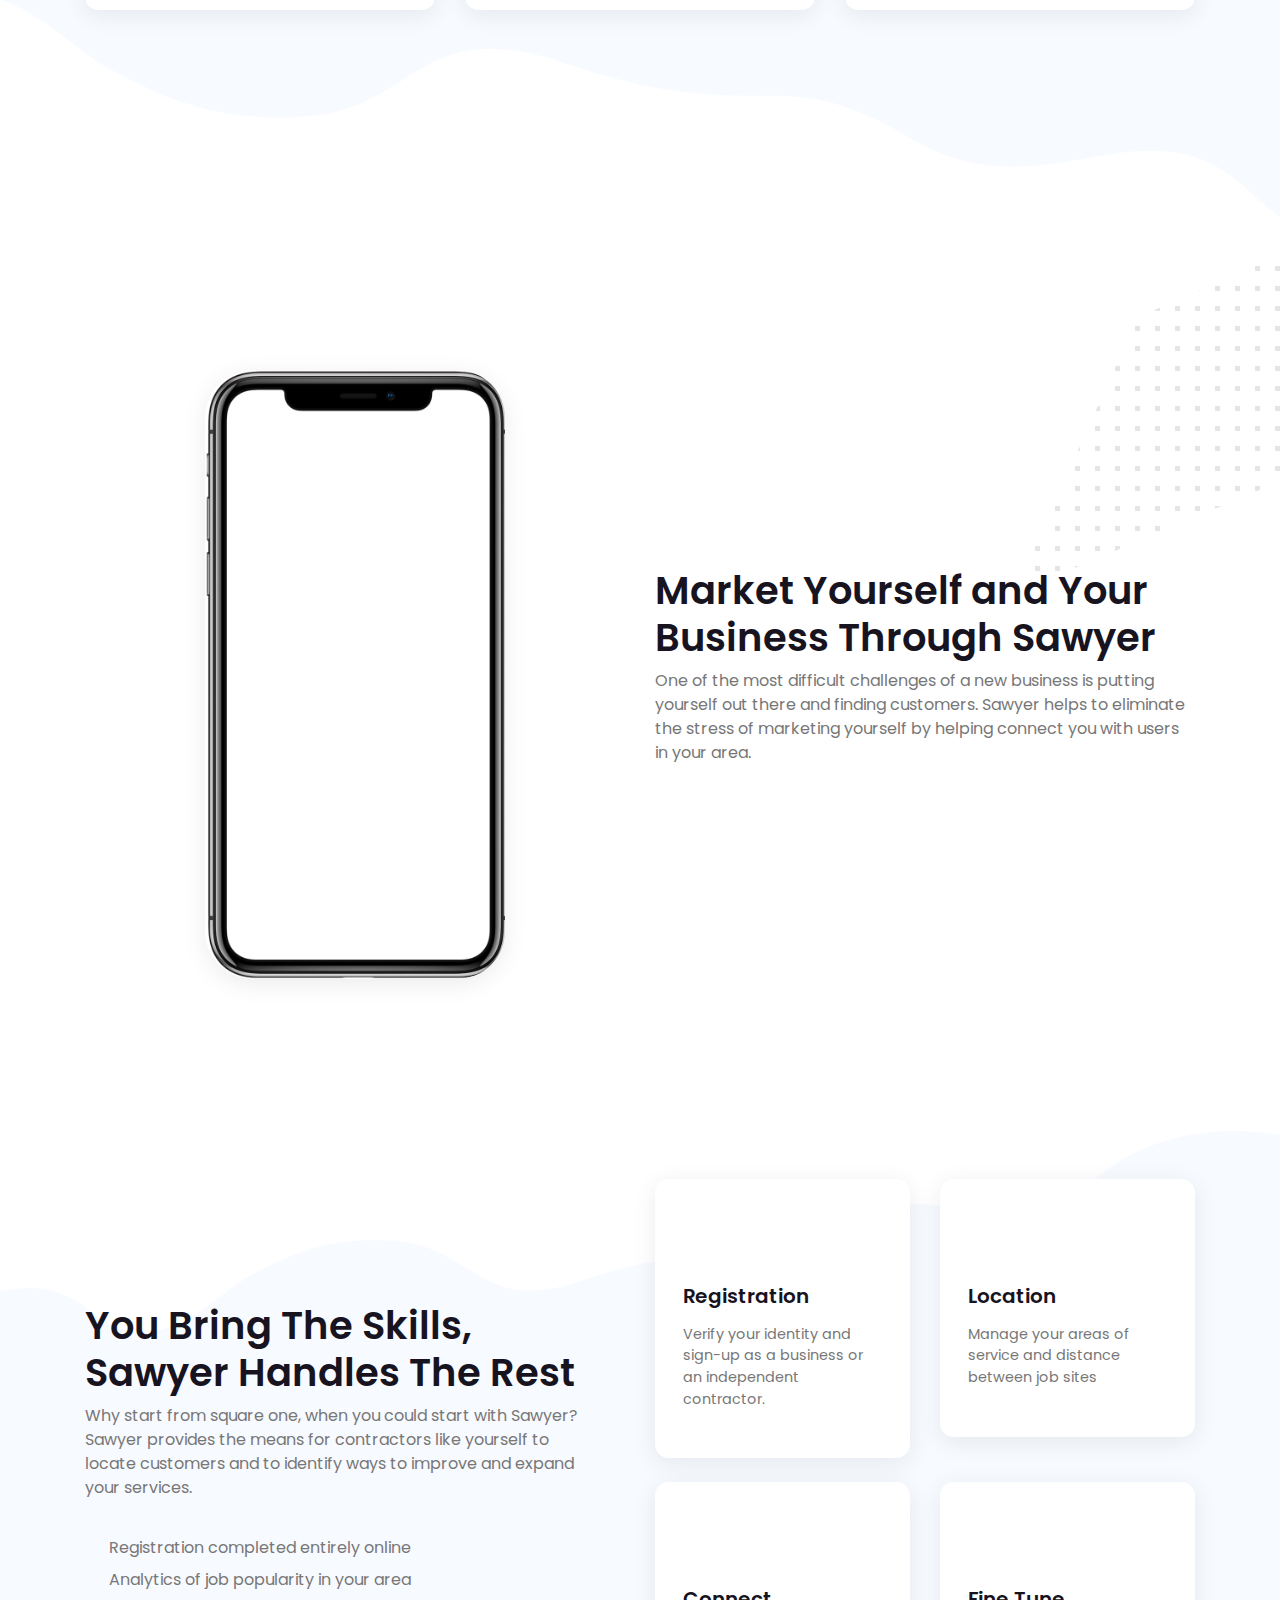
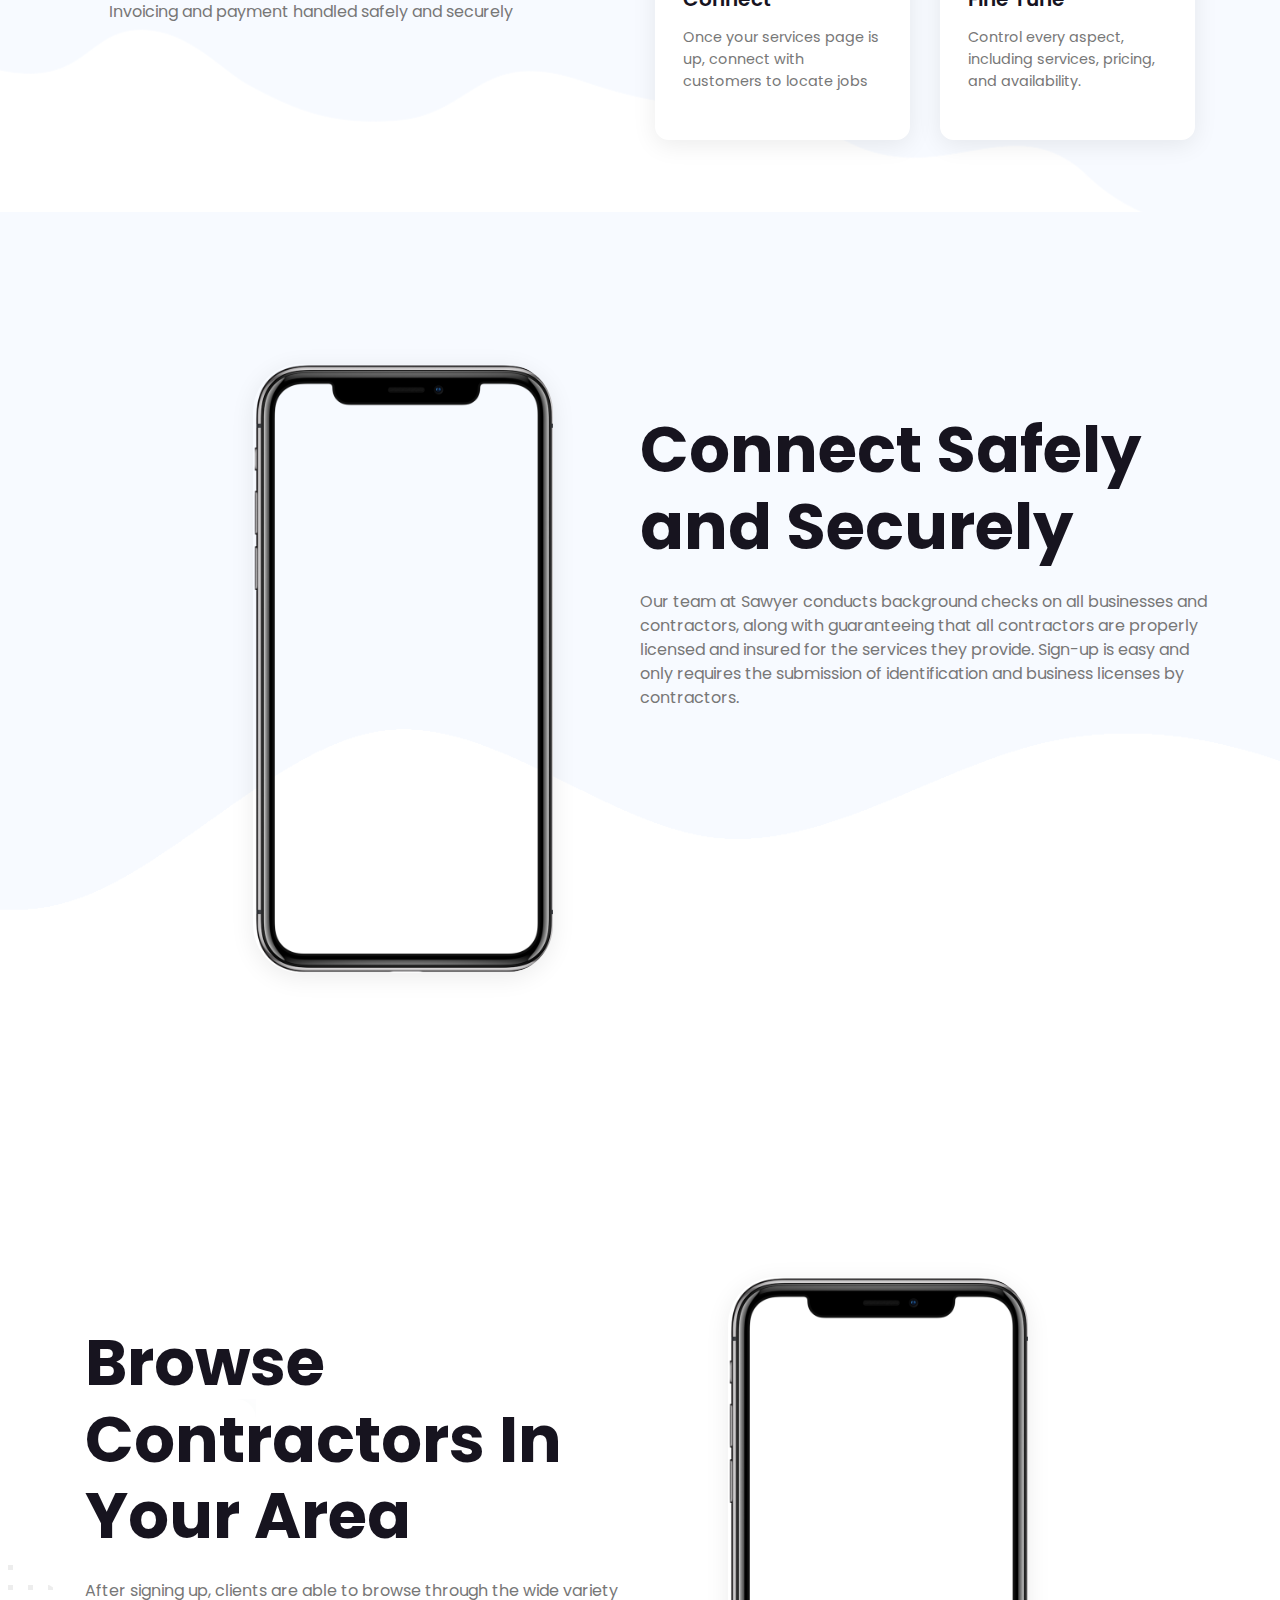
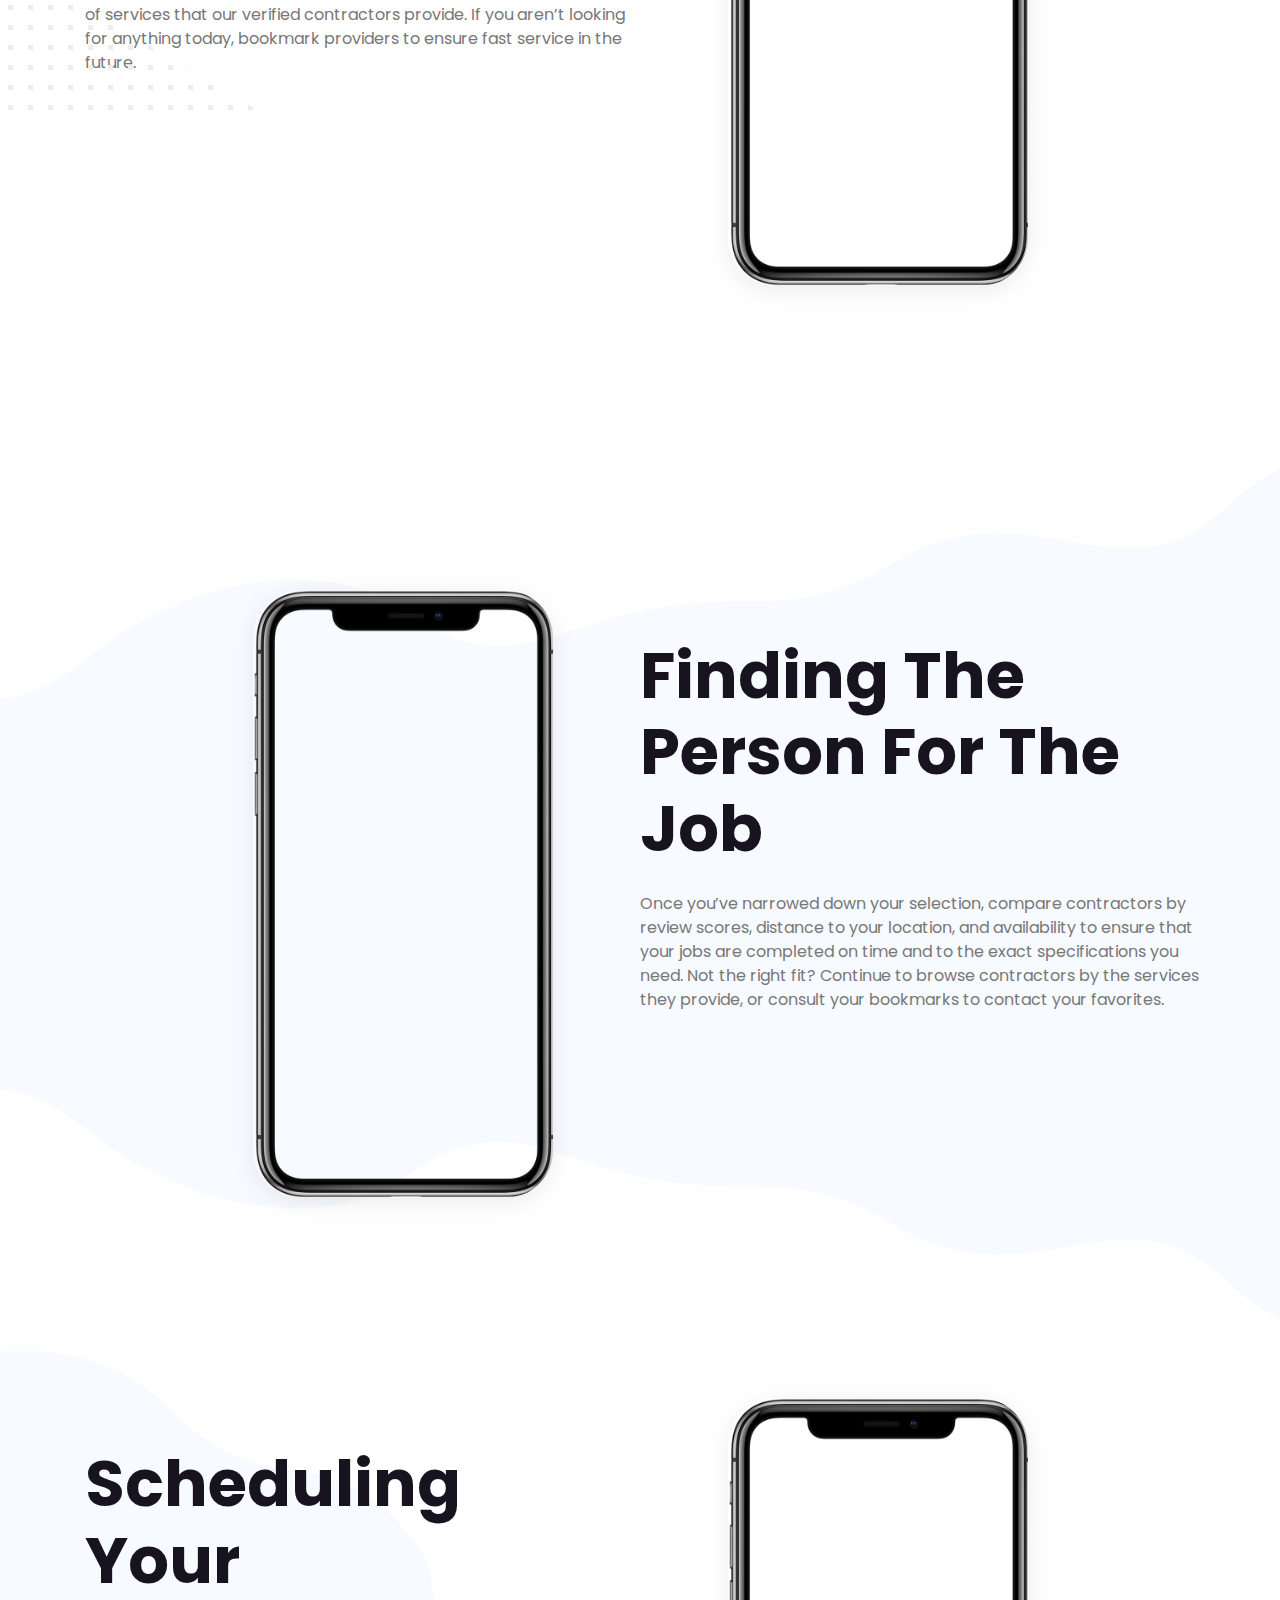
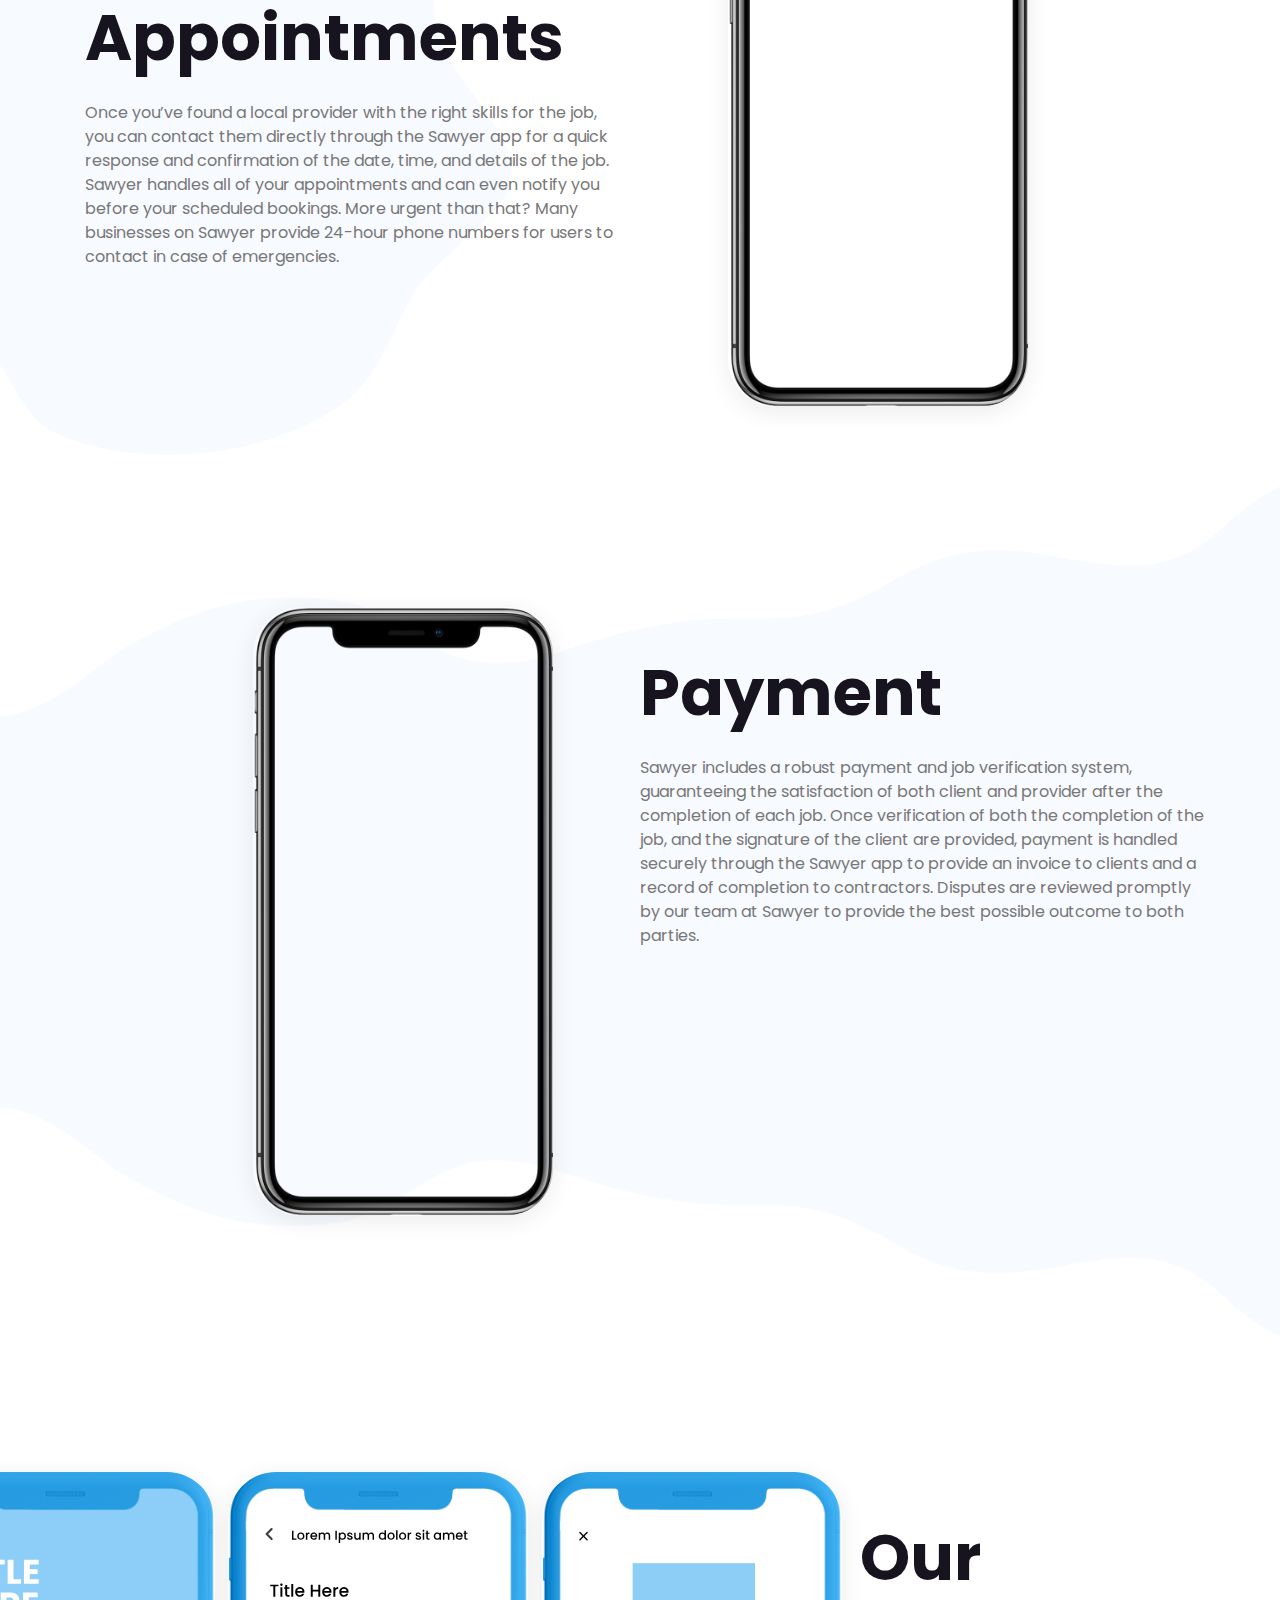
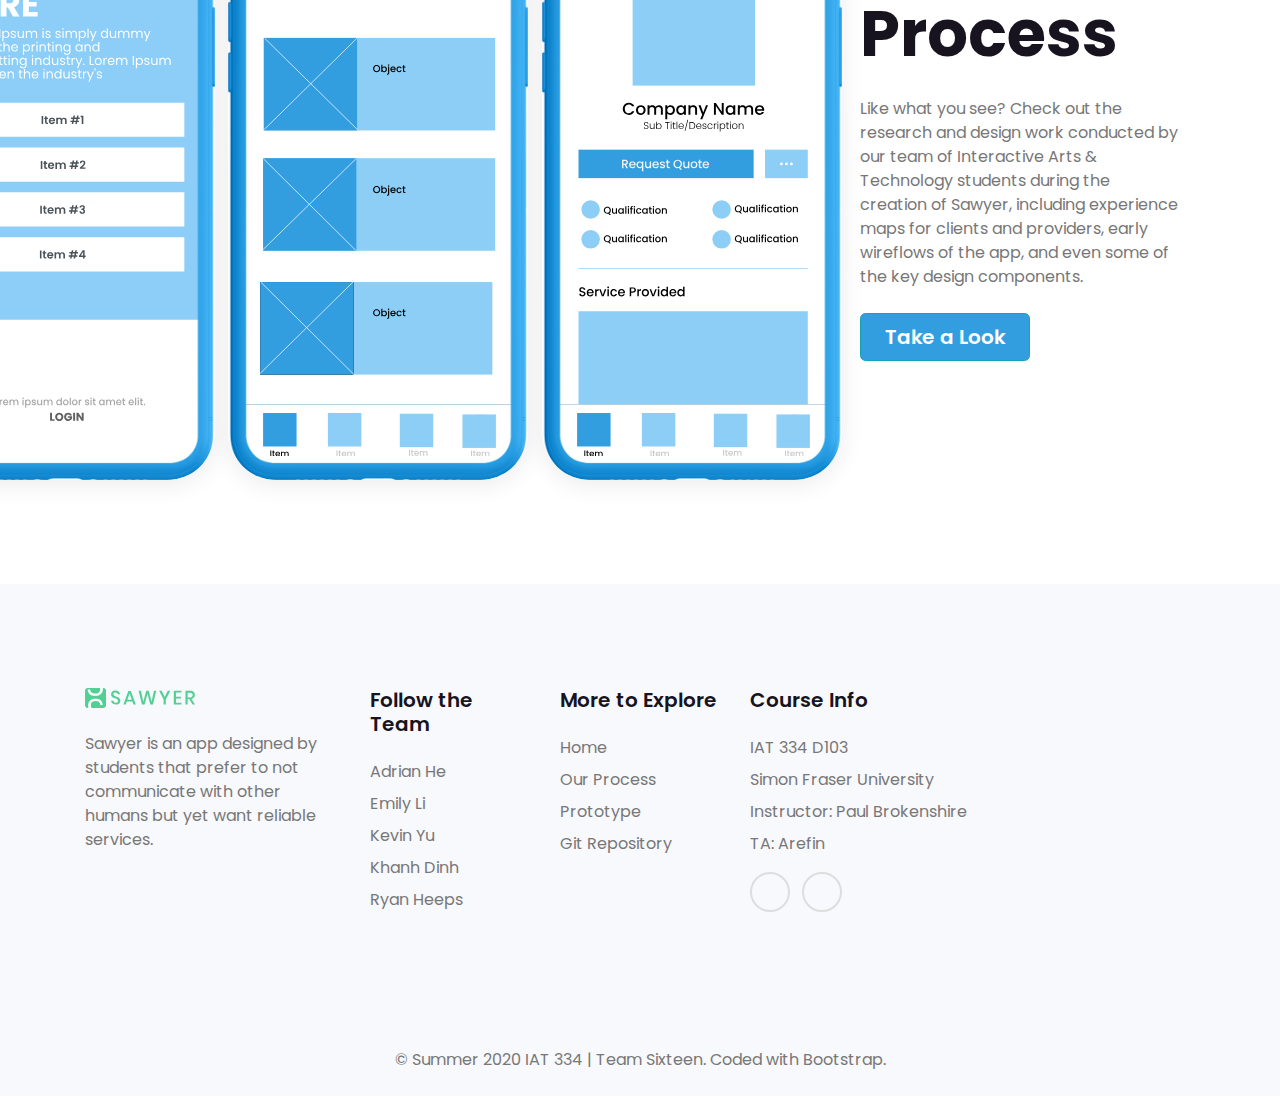
==== commit 8d6c1a8b: "Cleaned up some mess" ====
--- a/index.html
+++ b/index.html
@@ -11,16 +11,16 @@
 
   <!-- Bootstrap CSS-->
   <link rel="stylesheet" href="vendor/bootstrap/css/bootstrap.min.css">
-  <!-- Owl Carousel-->
+  <!-- Owl Carousel--> <!-- NOT USED -->
   <link rel="stylesheet" href="vendor/owl.carousel2/assets/owl.carousel.css">
   <link rel="stylesheet" href="vendor/owl.carousel2/assets/owl.theme.default.css">
-  <!-- Modal Video-->
+  <!-- Modal Video--> <!-- NOT USED -->
   <link rel="stylesheet" href="vendor/modal-video/css/modal-video.min.css">
   <!-- Device Mockup-->   <!-- CSS for displayed mockups were copied/pasted into our own CSS-->
   <link rel="stylesheet" href="css/device-mockups.css">
   <!-- Custom stylesheet-->
   <link rel="stylesheet" href="css/style.default.css" id="theme-stylesheet">
-  <!-- Secondary stylesheet-->
+  <!-- We suck as CSS stylesheet-->
   <link rel="stylesheet" href="css/custom.css">
   <!-- GOOGLE FONT POPPINS -->
   <link href="https://fonts.googleapis.com/css2?family=Poppins:ital,wght@0,200;0,300;0,400;0,500;0,600;1,200;1,300;1,400;1,500;1,600&display=swap" rel="stylesheet">
@@ -419,12 +419,8 @@
           </div>
         </div>
         <div class="col-lg-3 py-5 px-0" style="left: 220px;">
-          <h1 class="font-weight-bold">Process</h1>
-          <p class="my-4 text-muted">Lorem ipsum dolor sit amet, consectetur adipiscing elit.
-            Curabitur blandit erat ligula, ut semper dui posuere at.
-            Maecenas consectetur nunc nec tincidunt scelerisque.
-            Class aptent taciti sociosqu ad litora torquent per conubia nostra, per inceptos himenaeos.
-            Pellentesque ac consectetur lorem. Integer dapibus at nulla ut tincidunt
+          <h1 class="font-weight-bold">Our Process</h1>
+          <p class="my-4 text-muted">Like what you see? Check out the research and design work conducted by our team of Interactive Arts & Technology students during the creation of Sawyer, including experience maps for clients and providers, early wireflows of the app, and even some of the key design components.
           </p>
           <ul class="list-inline mb-0">
             <li class="list-inline-item"><a class="btn btn-info btn-lg px-4 link-scroll" href="process.html">Take a Look</a></li>
@@ -498,11 +494,6 @@
   <script src="vendor/modal-video/js/modal-video.js"></script>
   <script src="js/front.js"></script>
   <script>
-    // ------------------------------------------------------- //
-    //   Inject SVG Sprite -
-    //   see more here
-    //   https://css-tricks.com/ajaxing-svg-sprite/
-    // ------------------------------------------------------ //
     function injectSvgSprite(path) {
 
       var ajax = new XMLHttpRequest();
@@ -515,13 +506,9 @@
         document.body.insertBefore(div, document.body.childNodes[0]);
       }
     }
-    // this is set to BootstrapTemple website as you cannot
-    // inject local SVG sprite (using only 'icons/orion-svg-sprite.svg' path)
-    // while using file:// protocol
-    // pls don't forget to change to your domain :)
-    injectSvgSprite('https://bootstraptemple.com/files/icons/orion-svg-sprite.svg');
+
   </script>
-  <!-- FontAwesome CSS - loading as last, so it doesn't block rendering-->
+  <!-- FontAwesome CSS - loading as last, so it doesn't block rendering but this isn't really being used anymore :P-->
   <link rel="stylesheet" href="https://use.fontawesome.com/releases/v5.7.1/css/all.css" integrity="sha384-fnmOCqbTlWIlj8LyTjo7mOUStjsKC4pOpQbqyi7RrhN7udi9RwhKkMHpvLbHG9Sr" crossorigin="anonymous">
 </body>
 
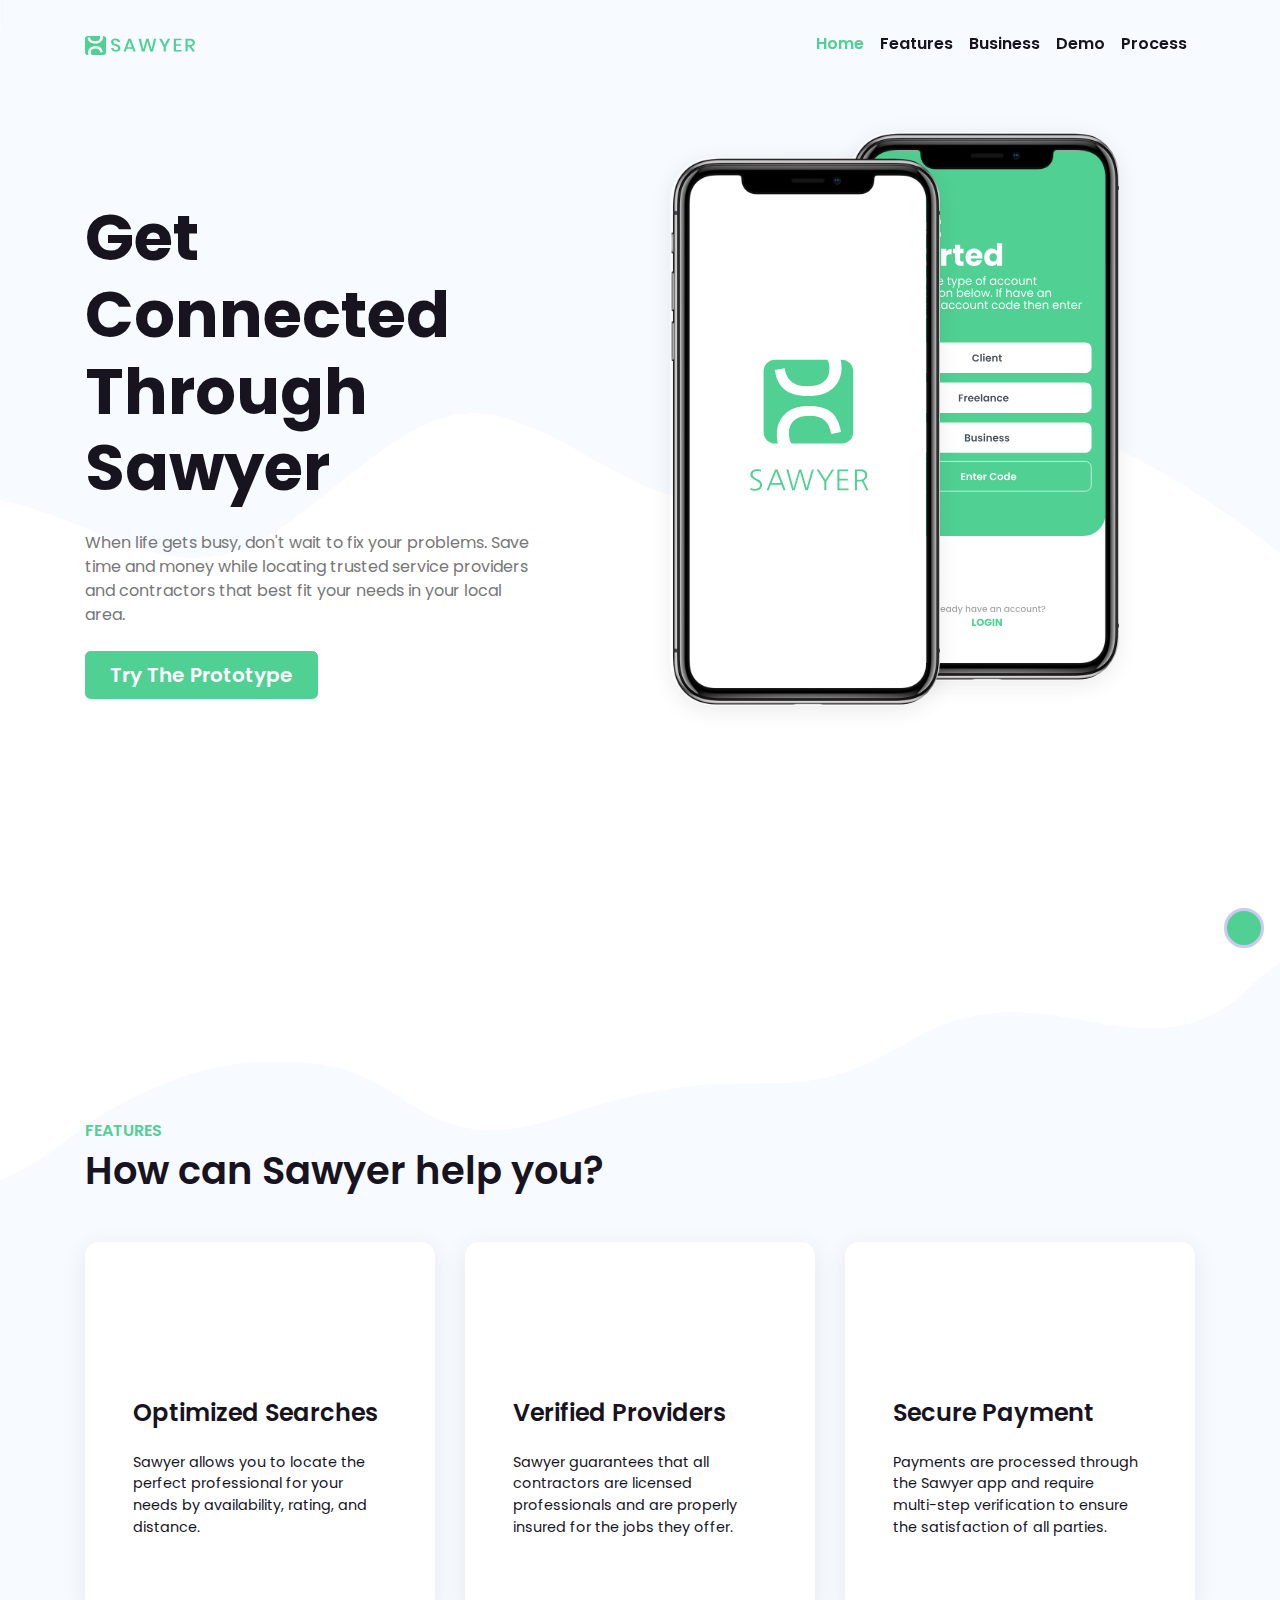
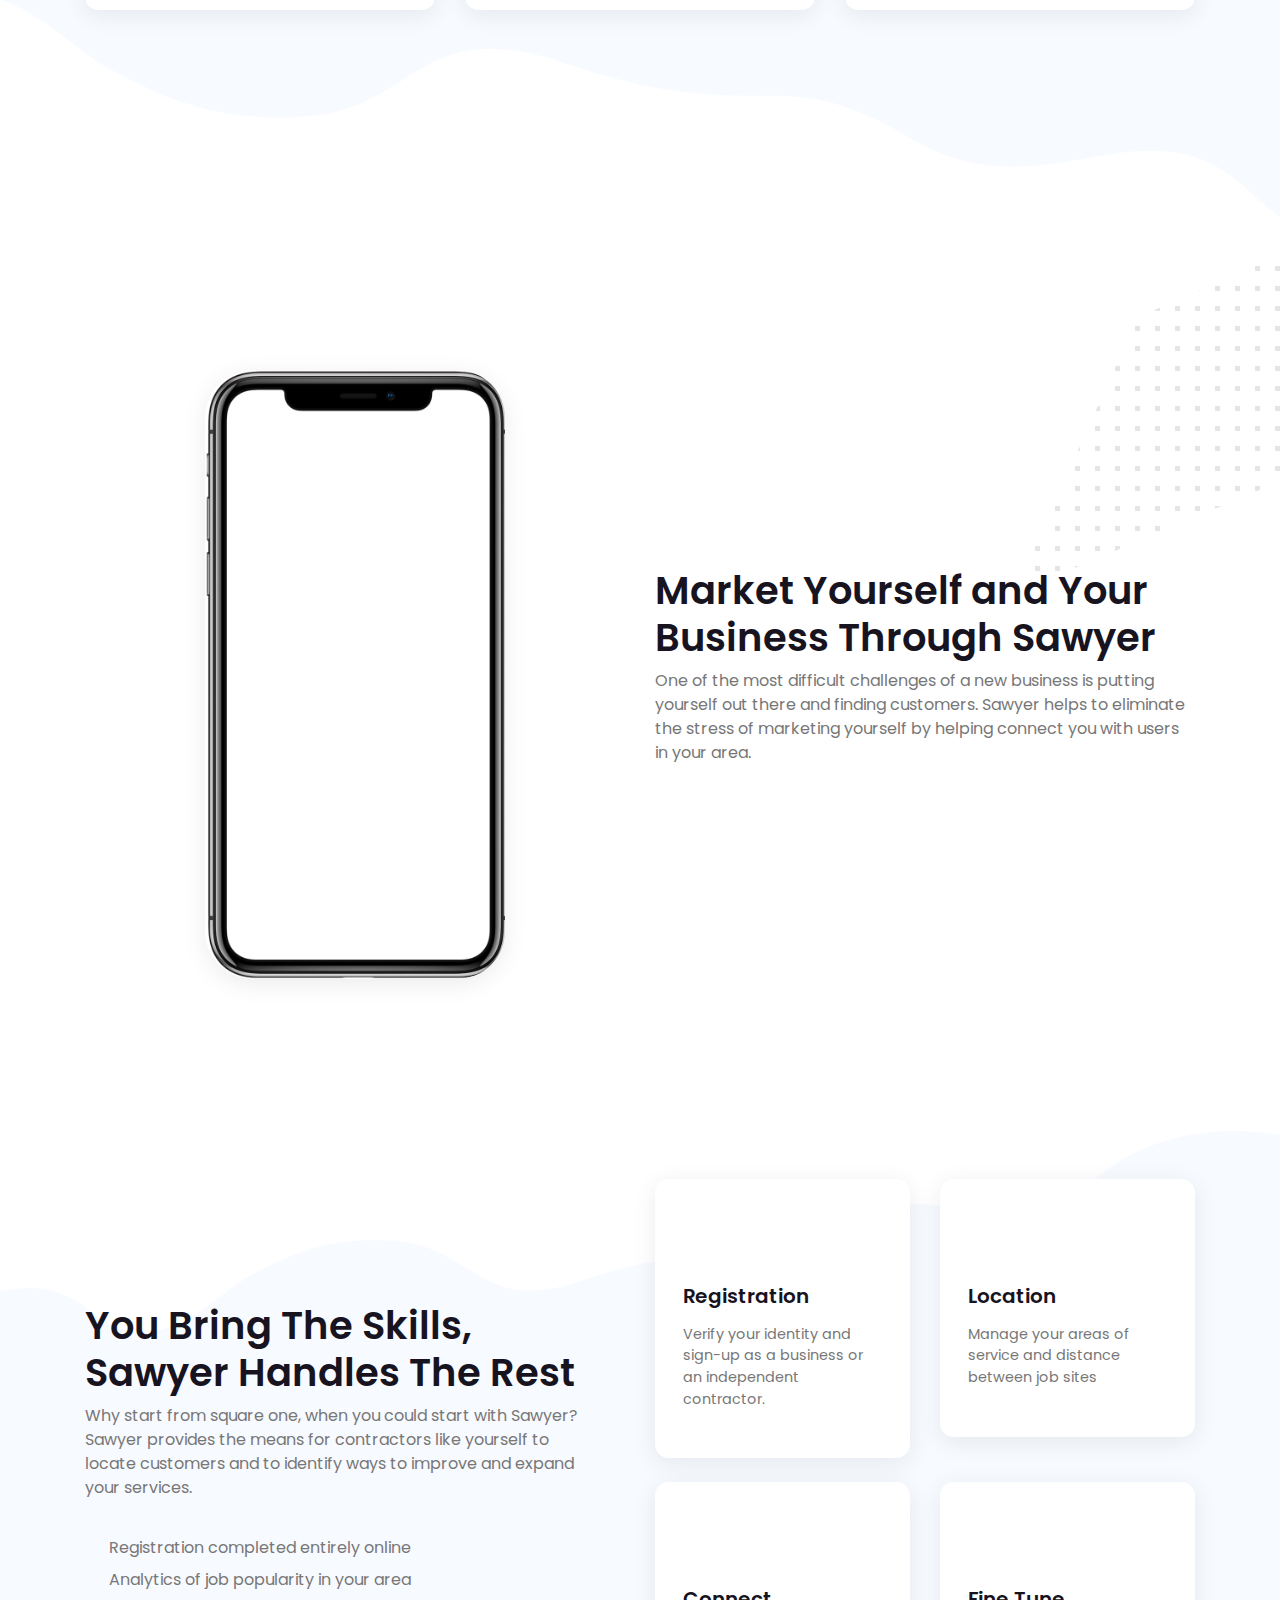
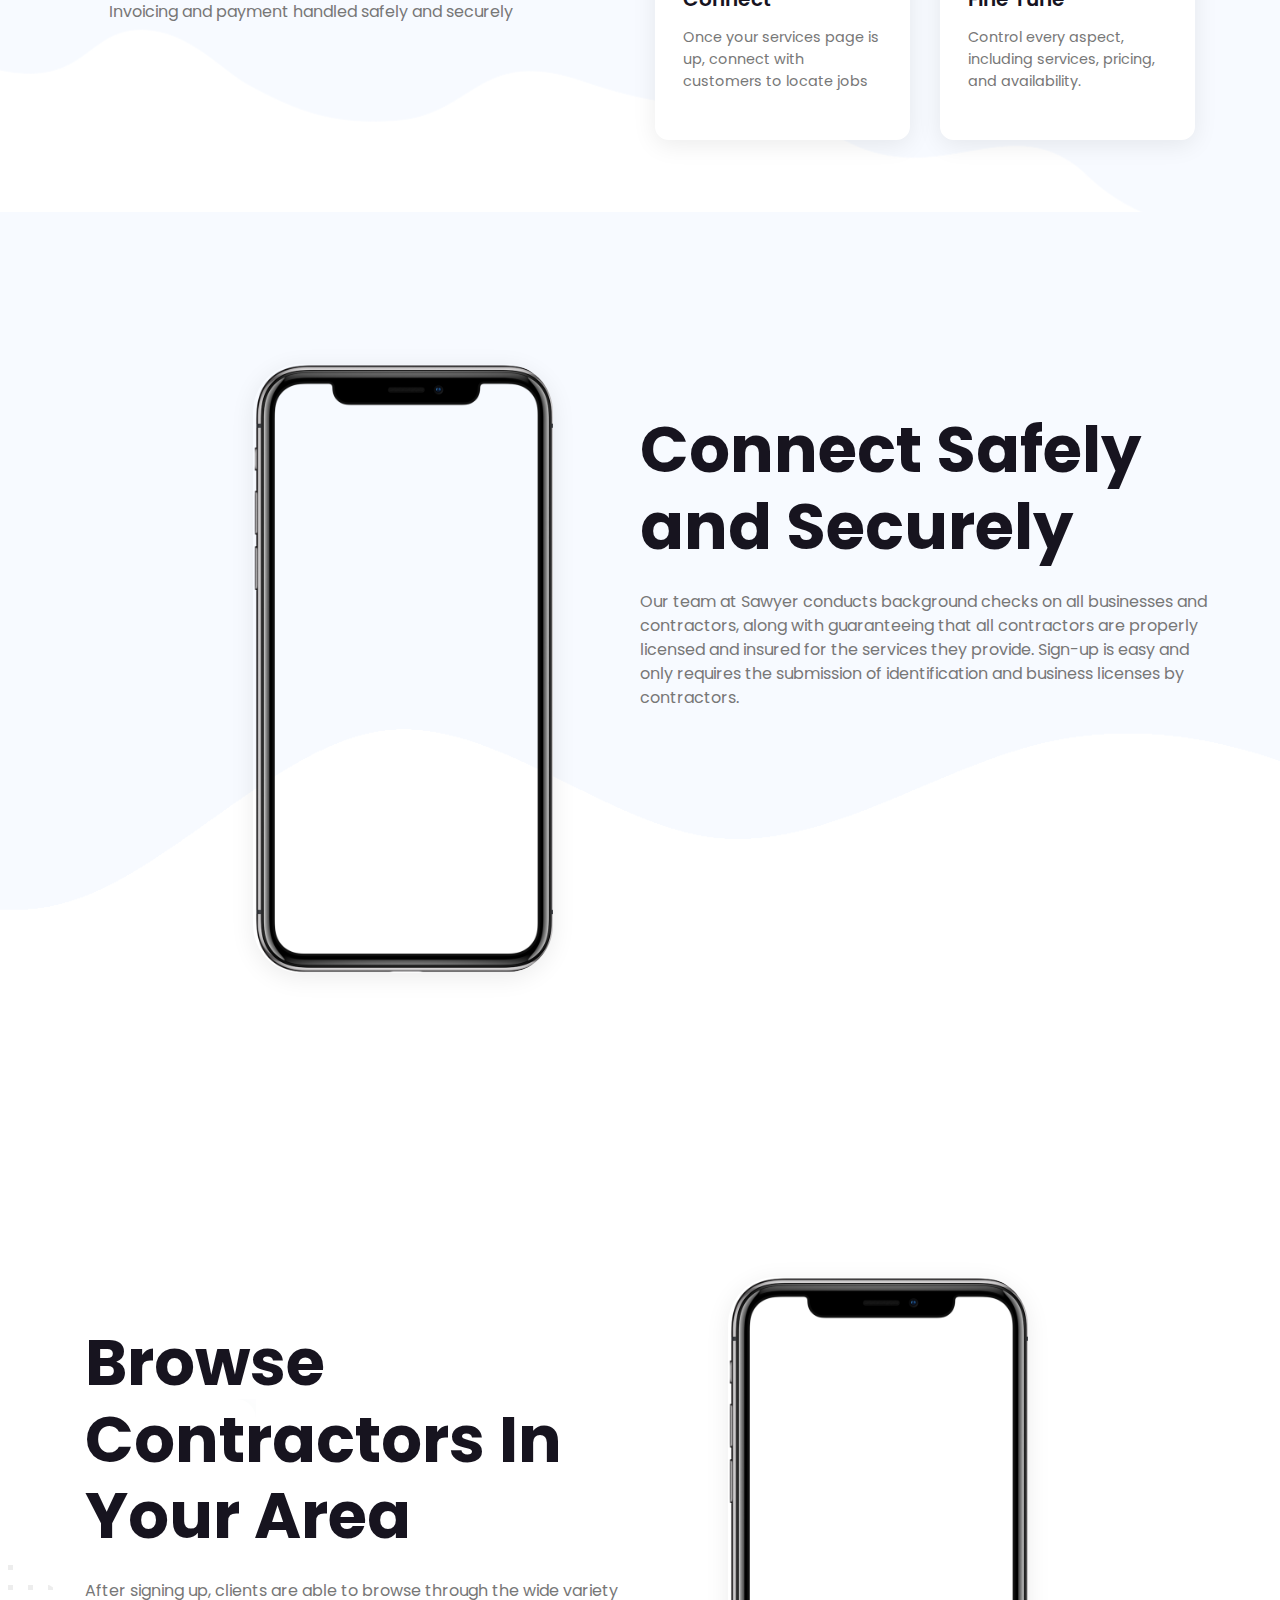
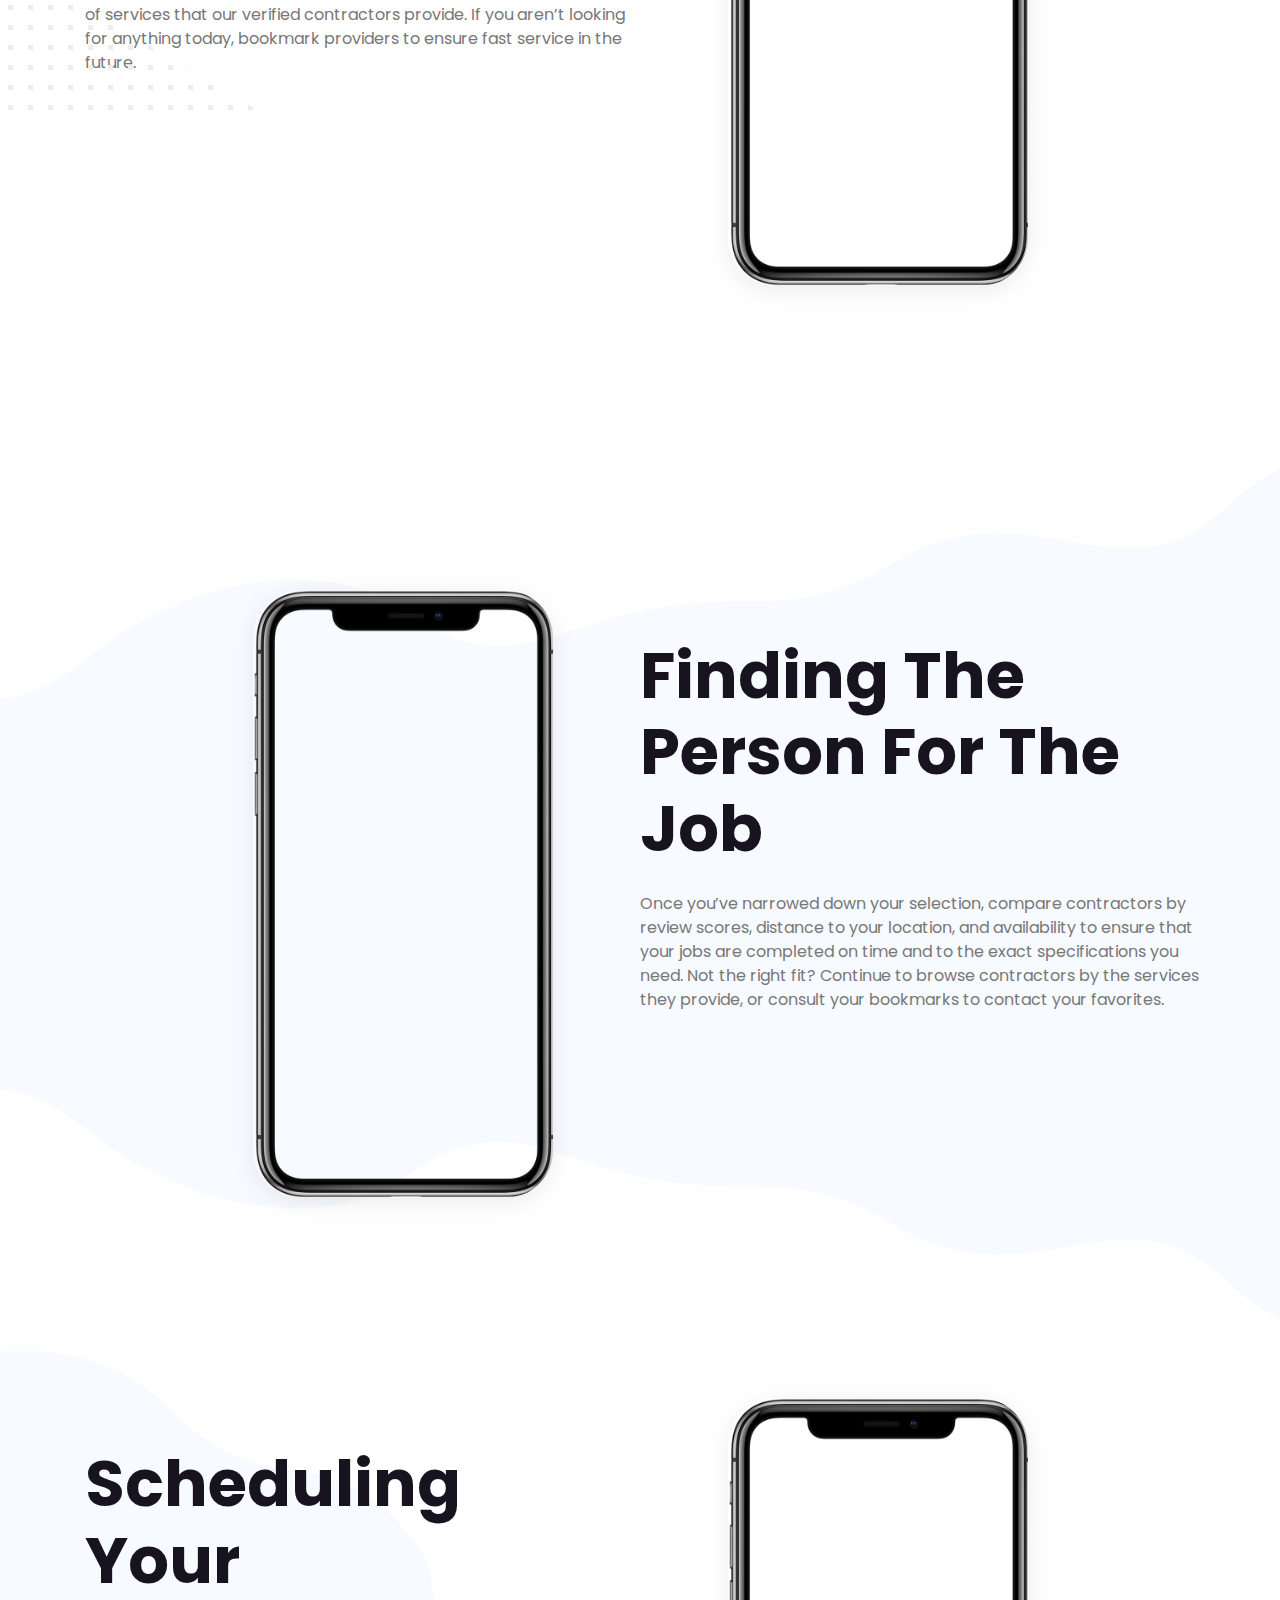
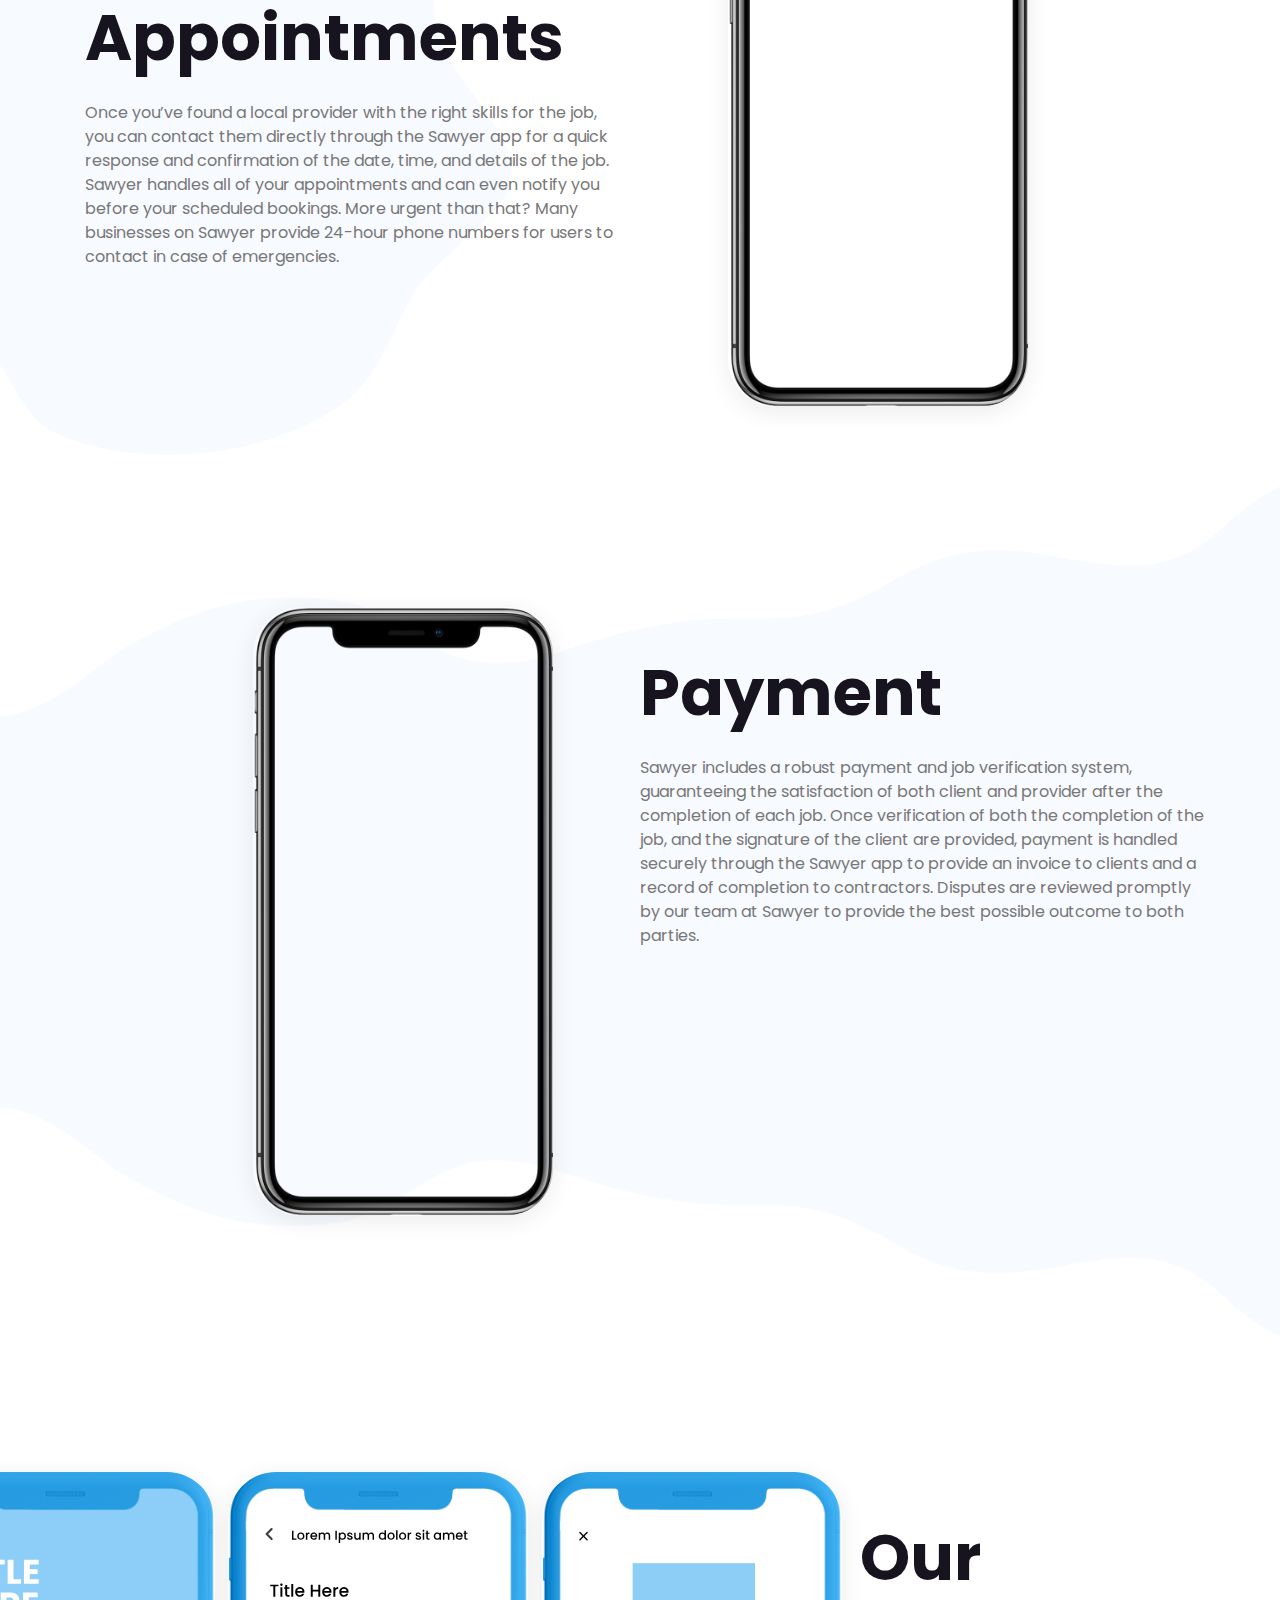
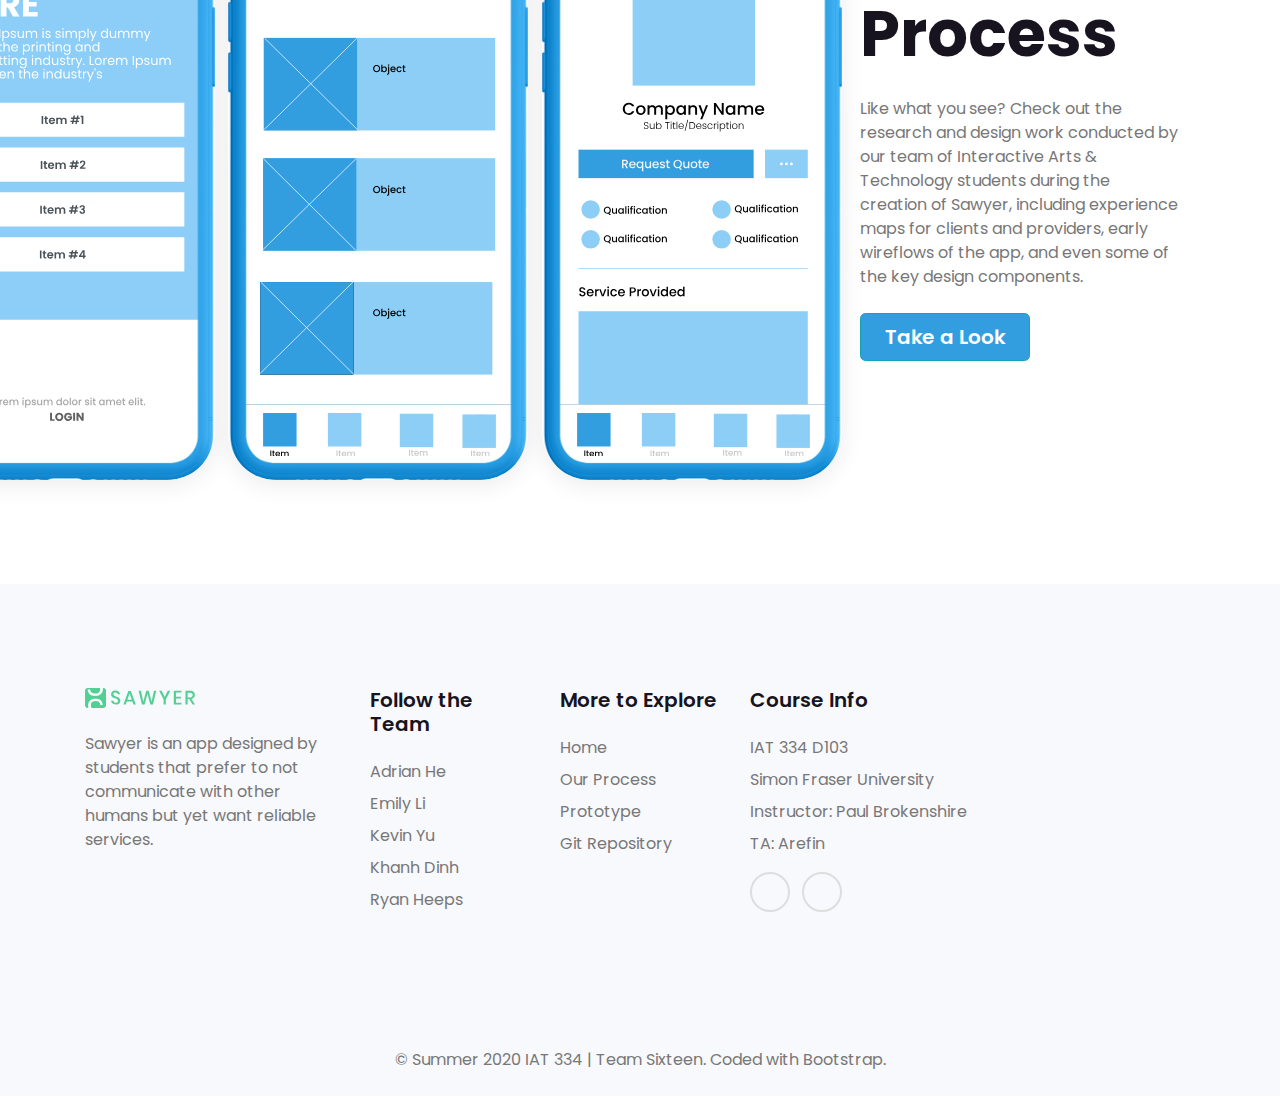
==== commit 51b14ca1: "I fixed my mess" ====
--- a/index.html
+++ b/index.html
@@ -64,7 +64,7 @@
 
   </header>
   <!-- Hero Section-->
-  <section class="hero bg-top " id="home" style=" background: url(img/banner-1.png) no-repeat; background-size: 100% 80%">
+  <section class="hero bg-top " id="home" style=" background: url(img/banner-3.png) no-repeat; background-size: 100% 80%">
 
 
 
@@ -140,7 +140,7 @@
             <div class="card border-0 shadow rounded-lg py-4 text-left">
               <div class="card-body p-5">
                 <svg class="svg-icon svg-icon-light" style="width:60px;height:60px;color:#339EDF">
-                  <use xlink:href="#arrow-target-1"> </use>
+                  <use xlink:href="#money-box-1"> </use>
                 </svg>
                 <h3 class="font-weight-normal h4 my-4">Secure Payment</h3>
                 <p class="text-small mb-0">Payments are processed through the Sawyer app and require <br>multi-step verification to ensure the satisfaction of all parties. </p>
@@ -225,7 +225,7 @@
               <div class="card border-0 shadow rounded-lg text-left px-2">
                 <div class="card-body px py-5">
                   <svg class="svg-icon" style="width:40px;height:40px;color:#339EDF">
-                    <use xlink:href="#arrow-target-1"> </use>
+                    <use xlink:href="#paper-plane-1"> </use>
                   </svg>
                   <h3 class="h5 font-weight-normal h4 my-3">Connect</h3>
                   <p class="text-small mb-0 text-muted">Once your services page is up, connect with customers to locate jobs</p>
@@ -494,6 +494,7 @@
   <script src="vendor/modal-video/js/modal-video.js"></script>
   <script src="js/front.js"></script>
   <script>
+  //   https://css-tricks.com/ajaxing-svg-sprite/
     function injectSvgSprite(path) {
 
       var ajax = new XMLHttpRequest();
@@ -507,6 +508,8 @@
       }
     }
 
+    injectSvgSprite('https://bootstraptemple.com/files/icons/orion-svg-sprite.svg');
+
   </script>
   <!-- FontAwesome CSS - loading as last, so it doesn't block rendering but this isn't really being used anymore :P-->
   <link rel="stylesheet" href="https://use.fontawesome.com/releases/v5.7.1/css/all.css" integrity="sha384-fnmOCqbTlWIlj8LyTjo7mOUStjsKC4pOpQbqyi7RrhN7udi9RwhKkMHpvLbHG9Sr" crossorigin="anonymous">
